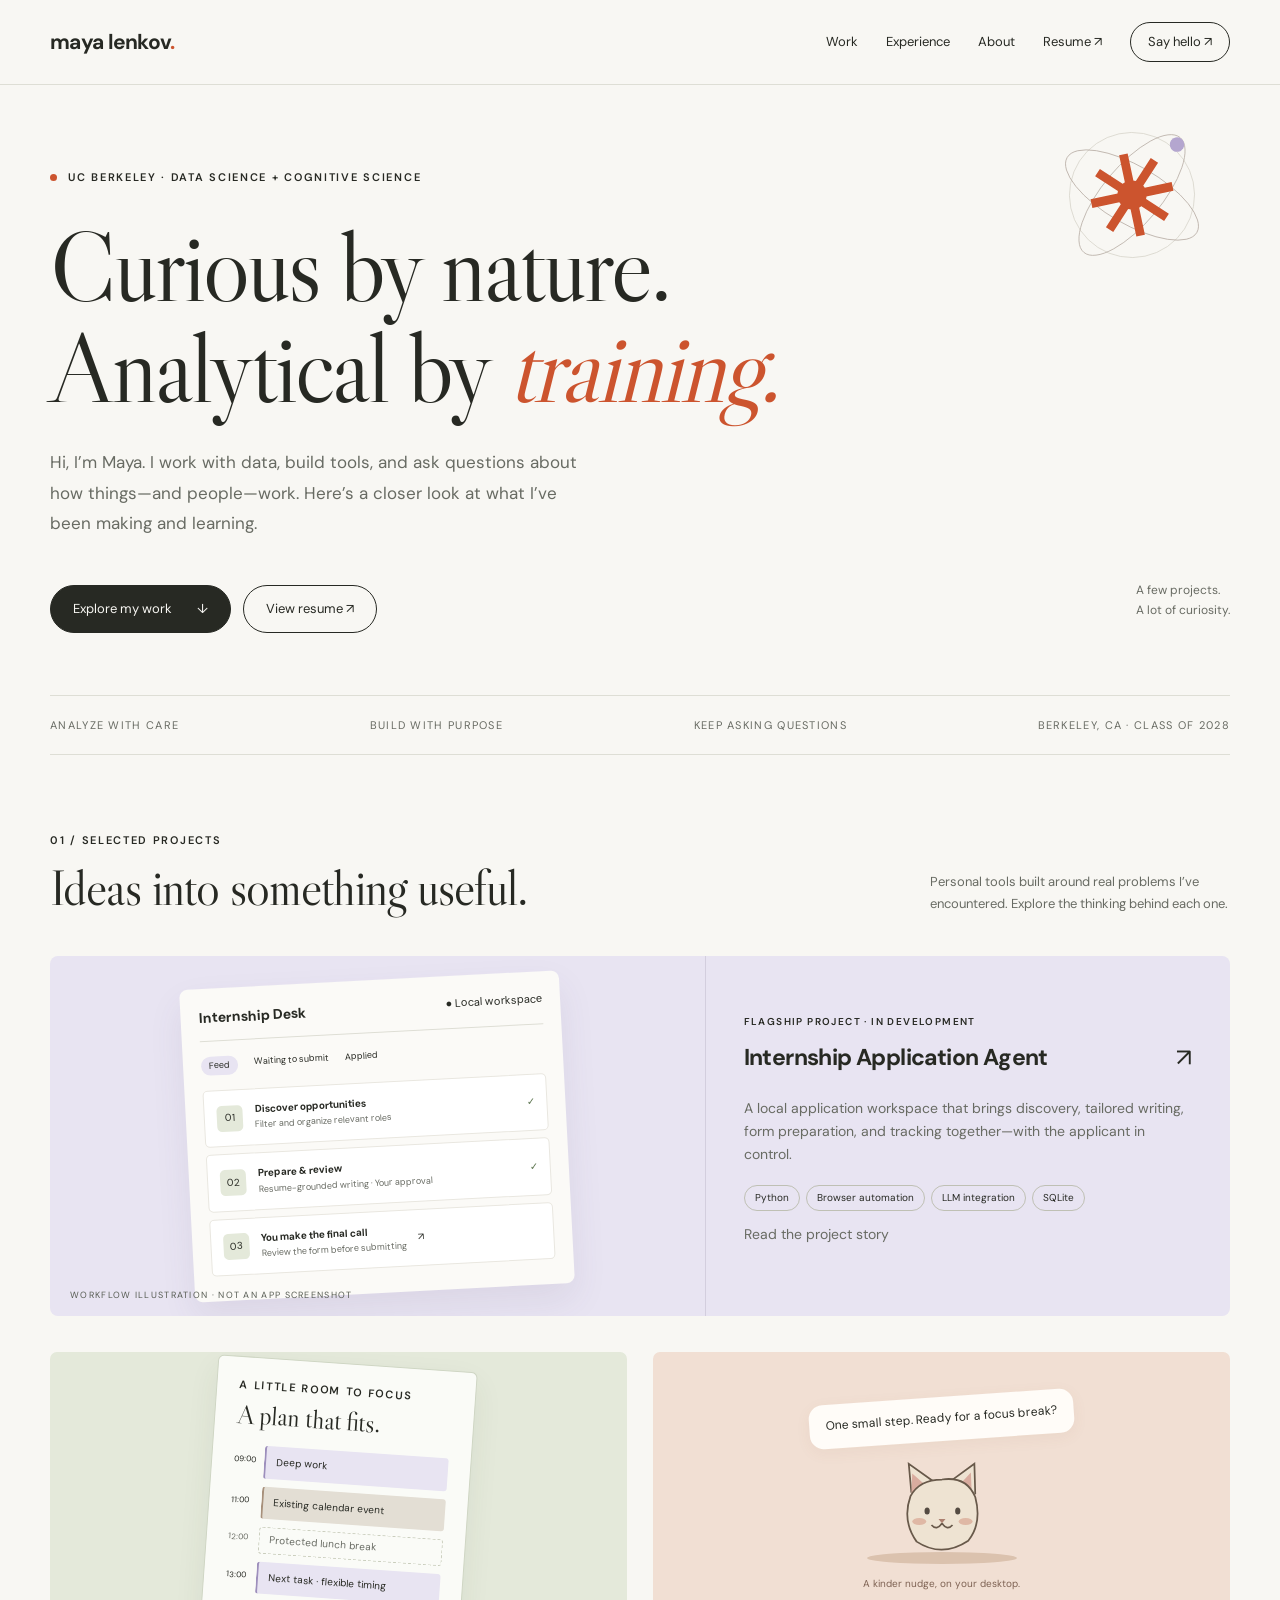
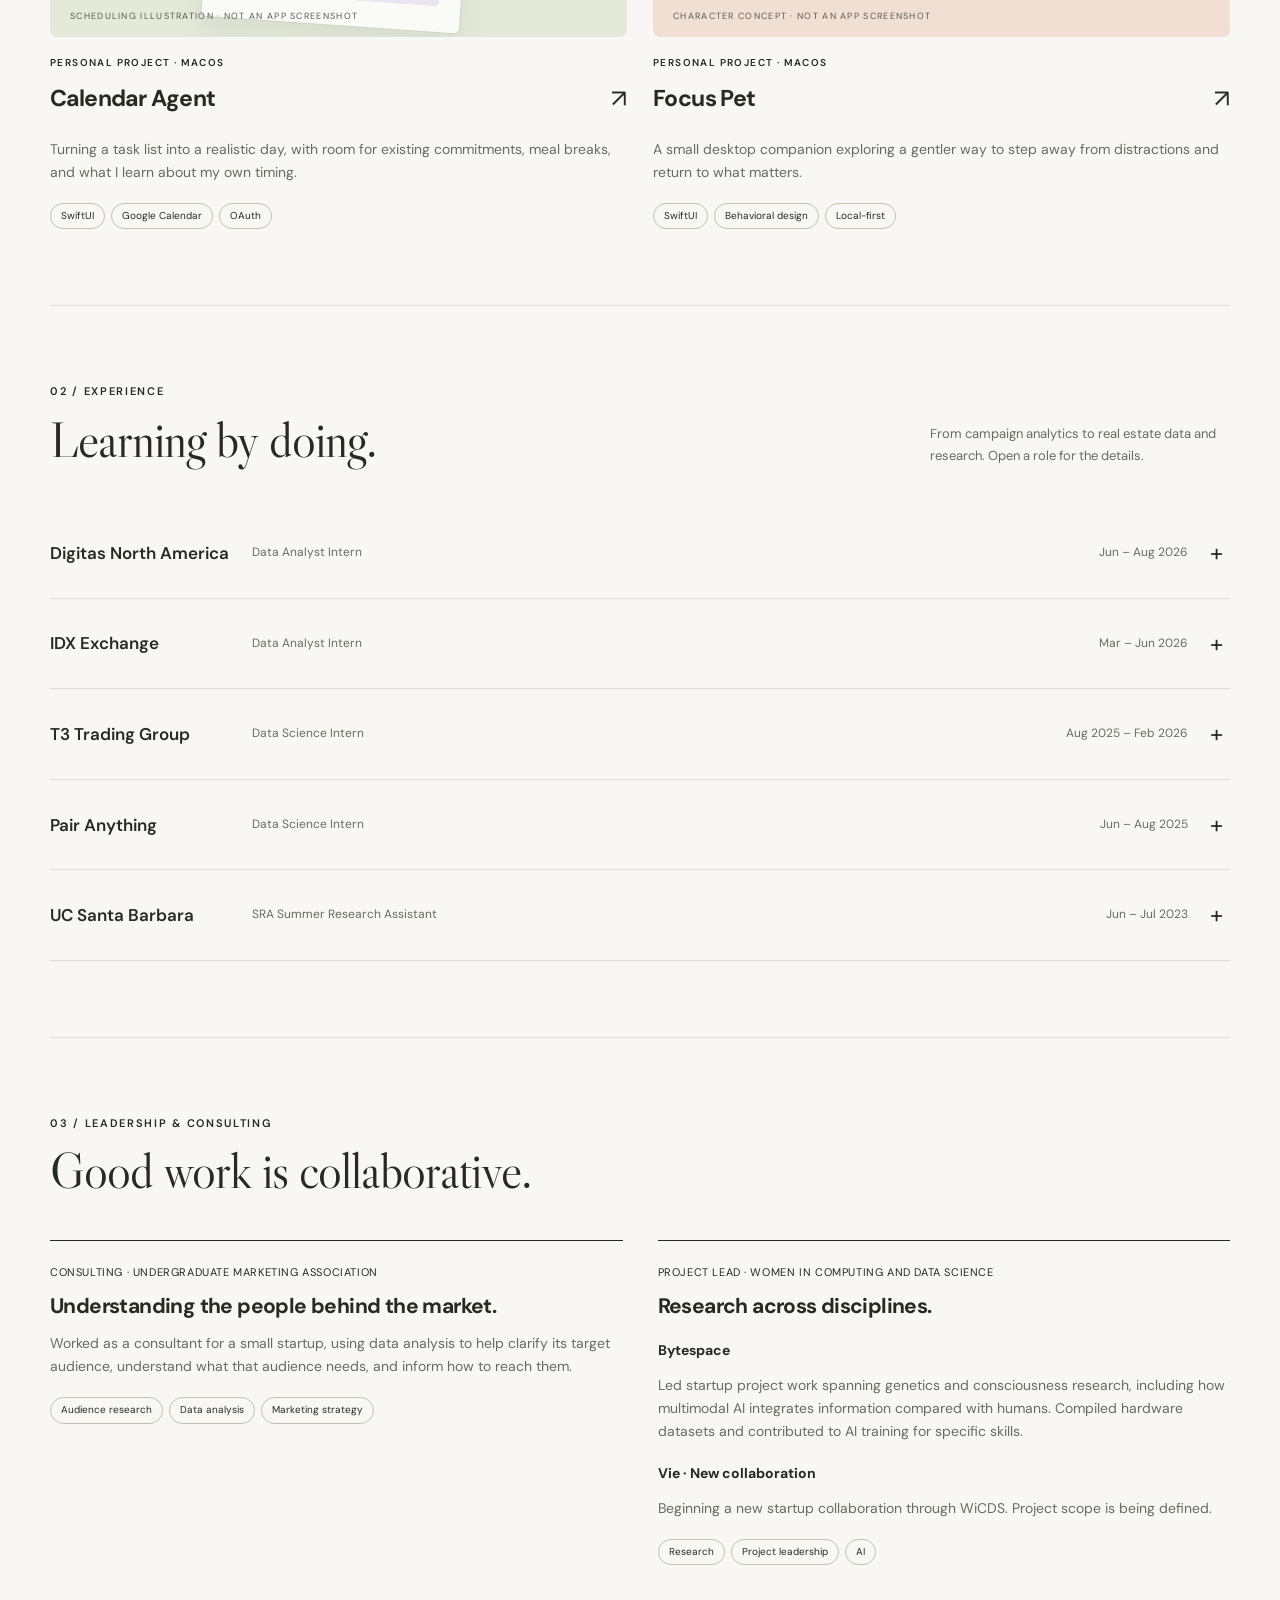
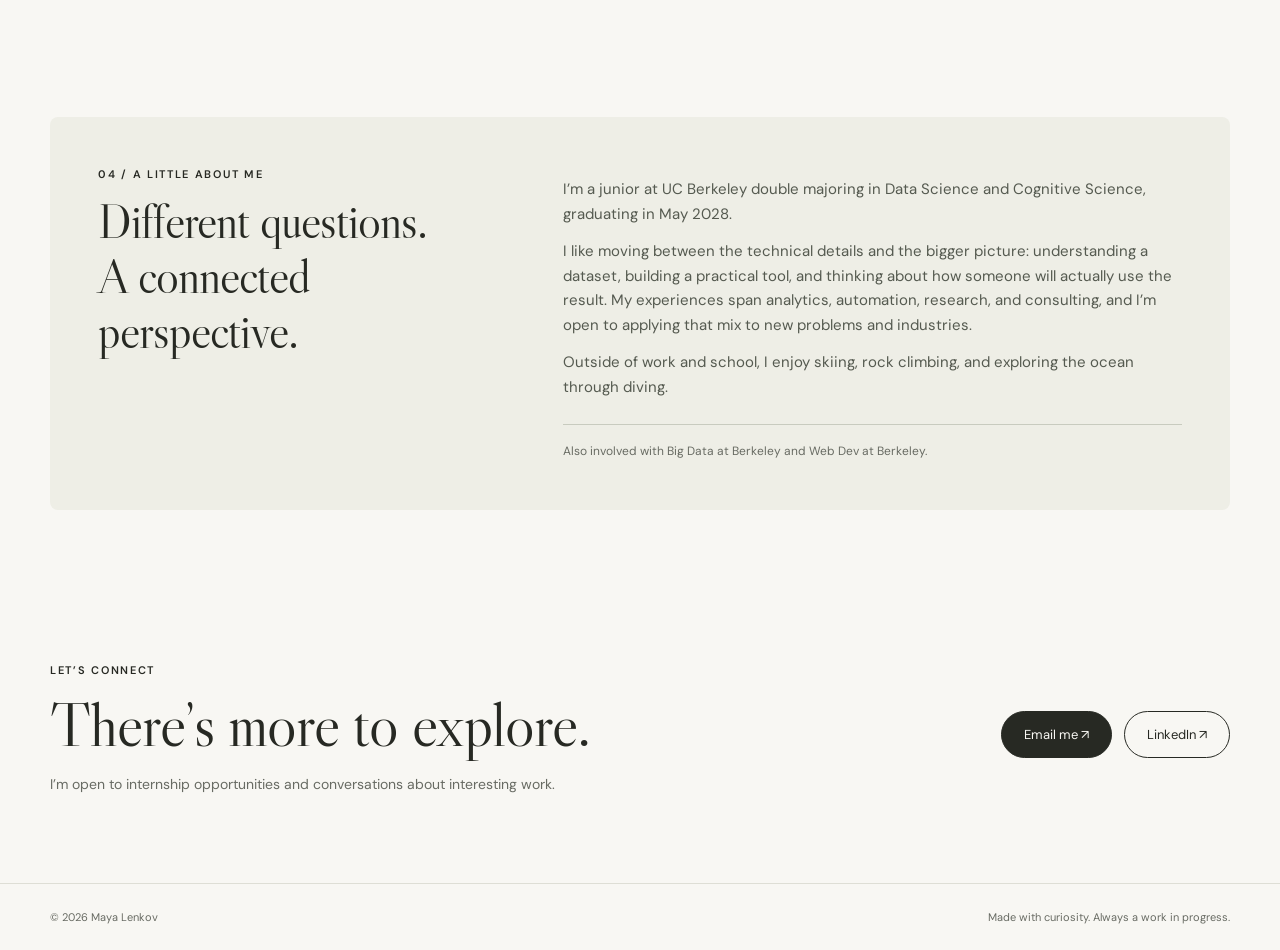
==== index.html @ a000c709 "Publish portfolio with projects, experience, leadership, and resume" ====
<!doctype html><html lang="en"><head><meta charset="UTF-8"><meta name="viewport" content="width=device-width,initial-scale=1"><meta name="description" content="Maya Lenkov is a UC Berkeley Data Science and Cognitive Science student. Explore her projects, analytics experience, research, and thoughtful tools."><meta name="theme-color" content="#f8f7f3"><meta property="og:title" content="Maya Lenkov — Projects & Experience"><meta property="og:description" content="Data, thoughtful tools, and a curiosity about people. Selected work from a Berkeley Data Science and Cognitive Science student."><title>Maya Lenkov — Projects & Experience</title><link rel="icon" href="assets/favicon.svg" type="image/svg+xml"><link rel="stylesheet" href="assets/style.css"></head><body>
<a class="skip" href="#main">Skip to content</a><header><nav class="wrap" aria-label="Main navigation"><a class="logo" href="./">maya lenkov<b>.</b></a><div class="navlinks"><a href="#work">Work</a><a href="#experience">Experience</a><a href="#about">About</a><a href="resume.html">Resume ↗</a><a class="navcontact" href="#contact">Say hello ↗</a></div></nav></header>
<main id="main"><div class="wrap"><section class="hero" aria-labelledby="intro"><div class="eyebrow"><span class="dot"></span> UC Berkeley · Data Science + Cognitive Science</div><h1 id="intro">Curious by nature.<br>Analytical by <em>training.</em></h1><p class="hero-description">Hi, I’m Maya. I work with data, build tools, and ask questions about how things—and people—work. Here’s a closer look at what I’ve been making and learning.</p><div class="hero-bottom"><div class="actions"><a class="button" href="#work">Explore my work <span>↓</span></a><a class="button light" href="resume.html">View resume ↗</a></div><p class="hero-note">A few projects.<br>A lot of curiosity.</p></div><div class="orbit" aria-hidden="true"><svg viewBox="0 0 220 220"><circle cx="110" cy="110" r="86" fill="none" stroke="#d7d4ca"/><ellipse cx="110" cy="110" rx="103" ry="40" fill="none" stroke="#b5aaa2" transform="rotate(-38 110 110)"/><ellipse cx="110" cy="110" rx="103" ry="40" fill="none" stroke="#b5aaa2" transform="rotate(42 110 110)"/><path d="M110 53v114M53 110h114M70 70l80 80M70 150l80-80" stroke="#cc542e" stroke-width="12"/><circle cx="110" cy="110" r="20" fill="#cc542e"/><circle cx="185" cy="55" r="10" fill="#b4a6cf"/></svg></div></section><div class="strip"><span>Analyze with care</span><span>Build with purpose</span><span>Keep asking questions</span><span>Berkeley, CA · Class of 2028</span></div>
<section id="work" class="section"><div class="section-heading"><div><div class="eyebrow">01 / Selected projects</div><h2>Ideas into something useful.</h2></div><p>Personal tools built around real problems I’ve encountered. Explore the thinking behind each one.</p></div><div class="project-grid">
<a class="project-card featured" href="internship-agent.html"><div class="visual"><div class="desk" aria-hidden="true"><div class="desk-head"><b>Internship Desk</b><span>● Local workspace</span></div><div class="desk-tabs"><span>Feed</span><span>Waiting to submit</span><span>Applied</span></div><div class="desk-row"><i>01</i><div><b>Discover opportunities</b><small>Filter and organize relevant roles</small></div><span class="check">✓</span></div><div class="desk-row"><i>02</i><div><b>Prepare & review</b><small>Resume-grounded writing · Your approval</small></div><span class="check">✓</span></div><div class="desk-row"><i>03</i><div><b>You make the final call</b><small>Review the form before submitting</small></div><span>↗</span></div></div><span class="visual-label">Workflow illustration · not an app screenshot</span></div><div class="project-copy"><div class="status">Flagship project · In development</div><div class="project-title"><h3>Internship Application Agent</h3><span class="arrow" aria-hidden="true">↗</span></div><p>A local application workspace that brings discovery, tailored writing, form preparation, and tracking together—with the applicant in control.</p><div class="tags"><span>Python</span><span>Browser automation</span><span>LLM integration</span><span>SQLite</span></div><p class="textlink">Read the project story</p></div></a>
<a class="project-card" href="calendar-agent.html"><div class="visual calvisual"><div class="calendar" aria-hidden="true"><div class="eyebrow">A little room to focus</div><strong>A plan that fits.</strong><div class="cal-event lilac" data-time="09:00">Deep work</div><div class="cal-event" data-time="11:00">Existing calendar event</div><div class="cal-event meal" data-time="12:00">Protected lunch break</div><div class="cal-event lilac" data-time="13:00">Next task · flexible timing</div></div><span class="visual-label">Scheduling illustration · not an app screenshot</span></div><div class="project-copy"><div class="status">Personal project · macOS</div><div class="project-title"><h3>Calendar Agent</h3><span class="arrow" aria-hidden="true">↗</span></div><p>Turning a task list into a realistic day, with room for existing commitments, meal breaks, and what I learn about my own timing.</p><div class="tags"><span>SwiftUI</span><span>Google Calendar</span><span>OAuth</span></div></div></a>
<a class="project-card" href="focus-pet.html"><div class="visual petvisual"><div class="pet-scene" aria-hidden="true"><div class="bubble">One small step. Ready for a focus break?</div><svg class="pet" viewBox="0 0 120 120"><path d="M25 43L22 10l28 20M71 29l26-19 1 35" fill="#eee3d2" stroke="#68594a" stroke-width="2"/><path d="M25 43L26 21l16 14M79 35l14-15 1 24" fill="#d9ac9f"/><path d="M24 47Q14 75 31 99Q60 118 90 98Q106 78 98 48Q88 24 60 28Q34 28 24 47" fill="#eee3d2" stroke="#68594a" stroke-width="2"/><ellipse cx="43" cy="64" rx="3" ry="4" fill="#544b42"/><ellipse cx="78" cy="64" rx="3" ry="4" fill="#544b42"/><path d="M56 73h8l-4 5z" fill="#ac8070"/><path d="M60 78q-6 9-12 2m12-2q6 9 12 2" fill="none" stroke="#68594a" stroke-width="2"/><ellipse cx="34" cy="76" rx="8" ry="4" fill="#dfb8a5"/><ellipse cx="87" cy="76" rx="8" ry="4" fill="#dfb8a5"/></svg><div class="pet-ground"></div><div class="mini-label">A kinder nudge, on your desktop.</div></div><span class="visual-label">Character concept · not an app screenshot</span></div><div class="project-copy"><div class="status">Personal project · macOS</div><div class="project-title"><h3>Focus Pet</h3><span class="arrow" aria-hidden="true">↗</span></div><p>A small desktop companion exploring a gentler way to step away from distractions and return to what matters.</p><div class="tags"><span>SwiftUI</span><span>Behavioral design</span><span>Local-first</span></div></div></a></div></section>
<section id="experience" class="section lined"><div class="section-heading"><div><div class="eyebrow">02 / Experience</div><h2>Learning by doing.</h2></div><p>From campaign analytics to real estate data and research. Open a role for the details.</p></div><div id="experience-list"></div></section>
<section class="section lined" id="leadership"><div class="section-heading"><div><div class="eyebrow">03 / Leadership & consulting</div><h2>Good work is collaborative.</h2></div></div><div class="club-grid"><article class="club"><div class="role">CONSULTING · UNDERGRADUATE MARKETING ASSOCIATION</div><h3>Understanding the people behind the market.</h3><p>Worked as a consultant for a small startup, using data analysis to help clarify its target audience, understand what that audience needs, and inform how to reach them.</p><div class="tags"><span>Audience research</span><span>Data analysis</span><span>Marketing strategy</span></div></article><article class="club"><div class="role">PROJECT LEAD · WOMEN IN COMPUTING AND DATA SCIENCE</div><h3>Research across disciplines.</h3><h4>Bytespace</h4><p>Led startup project work spanning genetics and consciousness research, including how multimodal AI integrates information compared with humans. Compiled hardware datasets and contributed to AI training for specific skills.</p><h4>Vie · New collaboration</h4><p>Beginning a new startup collaboration through WiCDS. Project scope is being defined.</p><div class="tags"><span>Research</span><span>Project leadership</span><span>AI</span></div></article></div></section>
<section id="about" class="section"><div class="about-section"><div><div class="eyebrow">04 / A little about me</div><h2>Different questions.<br>A connected perspective.</h2></div><div><p>I’m a junior at UC Berkeley double majoring in Data Science and Cognitive Science, graduating in May 2028.</p><p>I like moving between the technical details and the bigger picture: understanding a dataset, building a practical tool, and thinking about how someone will actually use the result. My experiences span analytics, automation, research, and consulting, and I’m open to applying that mix to new problems and industries.</p><p>Outside of work and school, I enjoy skiing, rock climbing, and exploring the ocean through diving.</p><div class="about-aside">Also involved with Big Data at Berkeley and Web Dev at Berkeley.</div></div></div></section>
<section id="contact" class="contact"><div><div class="eyebrow">Let’s connect</div><h2>There’s more to explore.</h2><p>I’m open to internship opportunities and conversations about interesting work.</p></div><div class="actions"><a class="button" href="mailto:maya_lenkov@berkeley.edu">Email me ↗</a><a class="button light" href="https://www.linkedin.com/in/maya-lenkov/" target="_blank" rel="noopener noreferrer">LinkedIn ↗</a></div></section></div></main><footer><div class="wrap footer-inner"><span>© <span id="year">2026</span> Maya Lenkov</span><span>Made with curiosity. Always a work in progress.</span></div></footer><script src="assets/experience.js"></script></body></html>
---- assets/style.css ----
@import url('https://fonts.googleapis.com/css2?family=DM+Sans:wght@400;500;600;700&family=Libre+Caslon+Display&display=swap');
:root{--paper:#f8f7f3;--ink:#272923;--muted:#686b63;--line:#deded5;--purple:#e8e4f2;--orange:#cc542e;--green:#e4e9da;--serif:'Libre Caslon Display',Georgia,serif;--sans:'DM Sans',Arial,sans-serif}*{box-sizing:border-box}html{scroll-behavior:smooth;scroll-padding-top:90px}body{margin:0;background:var(--paper);color:var(--ink);font-family:var(--sans);font-size:16px;line-height:1.65}a{color:inherit}button{font:inherit;color:inherit}a,button{-webkit-tap-highlight-color:transparent}a:focus-visible,button:focus-visible,summary:focus-visible{outline:3px solid var(--orange);outline-offset:5px}.wrap{width:min(1180px,calc(100% - 80px));margin:auto}.skip{position:fixed;top:-80px;left:10px;background:white;padding:10px;z-index:100}.skip:focus{top:10px}header{border-bottom:1px solid var(--line);position:sticky;top:0;z-index:20;background:rgba(248,247,243,.97)}nav{height:84px;display:flex;align-items:center;justify-content:space-between;gap:25px}.logo{font-weight:700;text-decoration:none;letter-spacing:-.7px;font-size:21px}.logo b{color:var(--orange)}.navlinks{display:flex;gap:28px;align-items:center}.navlinks a{font-size:13px;text-decoration:none}.navlinks a:hover,.textlink:hover{color:var(--orange)}.navlinks .navcontact{border:1px solid var(--ink);padding:8px 17px;border-radius:30px}.eyebrow{font-size:11px;letter-spacing:1.7px;text-transform:uppercase;font-weight:600;display:flex;gap:11px;align-items:center}.dot{width:7px;height:7px;background:var(--orange);border-radius:50%;display:inline-block}.hero{padding:83px 0 62px;position:relative}.hero h1{font-family:var(--serif);font-weight:400;font-size:clamp(60px,7.7vw,108px);line-height:1.02;letter-spacing:-3px;margin:30px 0}.hero h1 em{font-weight:400;color:var(--orange)}.hero-description{max-width:550px;color:var(--muted);font-size:17px;line-height:1.8}.hero-bottom{display:flex;justify-content:space-between;align-items:end;gap:30px;margin-top:30px}.hero-note{font-size:12px;color:var(--muted);max-width:200px}.button{display:inline-flex;gap:25px;align-items:center;background:var(--ink);color:var(--paper);padding:12px 22px;border-radius:30px;text-decoration:none;font-size:13px;cursor:pointer;border:1px solid var(--ink)}.button:hover{background:var(--orange);border-color:var(--orange)}.button.light{background:transparent;color:var(--ink)}.button.light:hover{background:var(--purple);border-color:var(--ink)}.actions{display:flex;gap:12px;align-items:center;flex-wrap:wrap}.orbit{position:absolute;right:18px;top:30px;width:160px;height:160px;transform:rotate(-12deg)}.orbit svg{width:100%;height:100%;overflow:visible}.strip{border-top:1px solid var(--line);border-bottom:1px solid var(--line);display:flex;justify-content:space-between;padding:20px 0;font-size:11px;text-transform:uppercase;letter-spacing:1.3px;gap:15px;color:var(--muted)}.section{padding:76px 0}.section-heading{display:flex;justify-content:space-between;align-items:end;margin-bottom:30px;gap:20px}h2{font-family:var(--serif);font-size:50px;line-height:1.15;font-weight:400;letter-spacing:-1px;margin:10px 0}h3{font-size:23px;line-height:1.3;letter-spacing:-.6px;margin:12px 0}p{margin:12px 0}.section-heading>p{font-size:13px;color:var(--muted);max-width:300px}.project-grid{display:grid;grid-template-columns:1fr 1fr;gap:36px 26px}.project-card{display:block;text-decoration:none}.project-card.featured{grid-column:1/-1;display:grid;grid-template-columns:1.25fr 1fr;background:var(--purple);border-radius:8px;overflow:hidden}.project-card .visual{height:285px;overflow:hidden;border-radius:7px;position:relative;display:flex;align-items:center;justify-content:center;transition:transform .25s}.project-card:hover .visual{transform:translateY(-4px)}.featured .visual{height:360px;border-radius:0;border-right:1px solid #d3cede}.project-copy{padding:18px 0 0}.featured .project-copy{padding:48px 38px;align-self:center}.project-copy p{font-size:14px;color:var(--muted)}.tags{display:flex;gap:6px;flex-wrap:wrap;margin-top:19px}.tags span{font-size:10px;padding:4px 10px;border:1px solid #bfc0b4;border-radius:30px}.project-title{display:flex;justify-content:space-between;align-items:center;gap:20px}.arrow{font-size:25px;font-weight:400;transition:transform .2s}.project-card:hover .arrow{transform:translate(3px,-3px)}.status{font-size:10px;font-weight:600;letter-spacing:1.4px;text-transform:uppercase}.visual-label{position:absolute;bottom:14px;left:20px;font-size:9px;letter-spacing:1.3px;text-transform:uppercase;color:#575c53}.desk{width:78%;background:#fbfaf7;box-shadow:0 16px 35px #50476616;border-radius:8px;transform:rotate(-3deg);padding:18px;max-width:380px}.desk-head{display:flex;justify-content:space-between;border-bottom:1px solid var(--line);padding-bottom:11px;font-size:11px}.desk-head b{font-size:14px}.desk-tabs{display:flex;gap:16px;font-size:9px;margin:15px 0}.desk-tabs span:first-child{background:var(--purple);padding:2px 8px;border-radius:10px}.desk-row{display:flex;gap:12px;align-items:center;background:white;border:1px solid #e9e7e0;padding:12px;margin:7px 0;border-radius:5px;font-size:10px}.desk-row i{width:26px;height:26px;background:var(--green);display:grid;place-items:center;font-style:normal;border-radius:5px}.desk-row small{display:block;color:var(--muted);font-size:9px}.desk-row .check{margin-left:auto;color:#577049}.calvisual{background:var(--green)}.calendar{background:#fafbf7;border:1px solid #cfd6c4;width:260px;padding:18px 22px;transform:rotate(4deg);border-radius:6px;box-shadow:0 12px 30px #35412e12}.calendar strong{font-family:var(--serif);font-size:26px;font-weight:400}.cal-event{font-size:10px;margin:8px 0 8px 30px;padding:8px 10px;background:#e3ded4;border-left:2px solid #a7907b;border-radius:3px;position:relative}.cal-event:before{content:attr(data-time);position:absolute;left:-32px;font-size:8px}.cal-event.lilac{background:var(--purple);border-color:#9d8fbc}.cal-event.meal{background:transparent;border:1px dashed #c9cdbc;color:var(--muted);padding:4px 10px}.petvisual{background:#f1dfd3}.pet-scene{position:relative;text-align:center;width:100%}.bubble{background:#fffcf8;border-radius:14px;padding:12px 17px;display:inline-block;font-size:12px;box-shadow:0 4px 15px #8e5b3910;transform:rotate(-4deg);margin-bottom:14px}.pet{display:block;width:106px;height:105px;margin:auto}.pet-ground{width:150px;height:12px;border-radius:50%;background:#dbc2ae;margin:-8px auto 0}.mini-label{margin-top:12px;font-size:10px;color:#7e6253}.lined{border-top:1px solid var(--line)}.exp-row{border-bottom:1px solid var(--line)}summary{cursor:pointer;list-style:none;display:grid;grid-template-columns:180px 1fr 170px 20px;gap:22px;align-items:center;padding:25px 0}summary::-webkit-details-marker{display:none}.exp-company{font-weight:600;font-size:17px}.exp-role,.exp-date{font-size:12px;color:var(--muted)}.exp-date{text-align:right}.plus{font-size:24px;font-weight:400}details[open] .plus{transform:rotate(45deg)}.exp-body{padding:0 45px 28px 202px;max-width:1050px;font-size:14px;color:var(--muted)}.exp-body ul{padding-left:18px}.exp-body li{margin:9px 0}.textlink{font-size:12px;text-underline-offset:5px}.notice{background:#ecebe5;border-radius:5px;padding:15px 18px;font-size:12px;margin-top:18px;color:#5b5e55}.club-grid{display:grid;grid-template-columns:1fr 1fr;gap:35px}.club{border-top:1px solid var(--ink);padding-top:22px}.club p{font-size:14px;color:var(--muted)}.club h3{font-size:21px}.club .role{font-size:11px;letter-spacing:.6px}.club h4{font-size:14px;margin-bottom:5px}.about-section{background:#eeeee6;border-radius:8px;padding:48px;display:grid;grid-template-columns:.85fr 1.3fr;gap:60px}.about-section h2{font-size:48px}.about-section p{font-size:15px;color:#555a50}.about-aside{border-top:1px solid #c8cbbf;padding-top:17px;margin-top:25px;font-size:12px;color:var(--muted)}.contact{padding:75px 0;display:flex;justify-content:space-between;gap:30px;align-items:center}.contact h2{font-size:62px}.contact p{color:var(--muted);font-size:14px}footer{border-top:1px solid var(--line);padding:24px 0;font-size:11px;color:var(--muted)}.footer-inner{display:flex;justify-content:space-between;gap:20px}.case-hero{padding:60px 0 45px;max-width:900px}.back{font-size:12px;color:var(--muted);text-decoration:none}.case-hero h1{font-family:var(--serif);font-size:clamp(48px,6vw,82px);line-height:1.05;font-weight:400;letter-spacing:-1.5px;margin:28px 0}.case-hero .lead{font-size:19px;max-width:730px;color:var(--muted)}.case-meta{display:grid;grid-template-columns:repeat(3,1fr);padding:24px 0;border-block:1px solid var(--line);gap:20px;margin-bottom:45px}.case-meta small{display:block;font-size:10px;text-transform:uppercase;letter-spacing:1.3px;color:var(--muted);margin-bottom:5px}.case-meta span{font-size:13px}.case-layout{display:grid;grid-template-columns:210px 1fr;gap:60px;padding-bottom:70px}.case-aside{font-size:12px;color:var(--muted)}.case-aside a{display:block;margin:15px 0;text-decoration:none}.case-content{max-width:760px}.case-content section{margin-bottom:45px;scroll-margin-top:110px}.case-content h2{font-size:34px}.case-content p,.case-content li{font-size:15px;color:#5c6057}.case-content li{margin:10px 0}.workflow{display:grid;grid-template-columns:repeat(3,1fr);gap:12px;margin-top:25px}.workflow>div{background:var(--purple);border-radius:5px;padding:20px 16px}.workflow b{font-size:11px;display:block;margin-bottom:12px;color:#7c6a91}.workflow strong{font-size:15px;display:block}.workflow p{font-size:12px;margin-bottom:0}.evidence{border:1px solid var(--line);padding:22px;border-radius:6px}.evidence .eyebrow{margin-bottom:10px}.evidence p{font-size:13px}.resume-sheet{max-width:880px;margin:45px auto;background:white;padding:60px;border:1px solid var(--line)}.resume-sheet h1{font-size:34px;margin:0}.resume-sheet h2{font:600 13px var(--sans);letter-spacing:1px;border-bottom:1px solid var(--line);padding:20px 0 8px;margin-top:18px;text-transform:uppercase}.resume-sheet h3{font-size:15px;margin-bottom:5px}.resume-sheet p,.resume-sheet li{font-size:12px}.resume-sheet ul{padding-left:18px}.resume-toolbar{display:flex;justify-content:space-between;align-items:center;padding-top:30px}.hidden{display:none}@media(min-width:1500px){.hero{padding-top:100px;padding-bottom:80px}}@media(max-width:900px){.wrap{width:calc(100% - 44px)}.orbit{width:120px;height:120px;right:0;top:25px}.hero h1{max-width:600px;font-size:75px}.hero-description{max-width:460px}.featured .project-copy{padding:30px 25px}.featured .visual{height:340px}.project-card.featured{grid-template-columns:1fr 1fr}summary{grid-template-columns:150px 1fr 125px 18px;gap:15px}.exp-body{padding-left:165px}.case-layout{grid-template-columns:150px 1fr;gap:25px}.workflow{grid-template-columns:1fr}.about-section{padding:35px;gap:30px}}@media(max-width:650px){.wrap{width:calc(100% - 36px)}nav{height:70px}.logo{font-size:18px}.navlinks{gap:15px}.navlinks a{font-size:11px}.navlinks .navcontact{display:none}.hero{padding:46px 0}.hero h1{font-size:58px;letter-spacing:-1.8px;margin-top:25px}.orbit{display:none}.eyebrow{font-size:9px;letter-spacing:1.1px}.hero-description{font-size:15px}.hero-note{display:none}.strip{font-size:9px;letter-spacing:.3px;flex-wrap:wrap;justify-content:start;gap:10px 22px}.section{padding:50px 0}.section-heading{display:block;margin-bottom:22px}h2{font-size:42px}.section-heading>p{max-width:none}.project-grid{grid-template-columns:1fr;gap:28px}.project-card.featured{display:block}.featured .visual{height:275px;border-right:0;border-bottom:1px solid #d3cede}.featured .project-copy{padding:26px}.project-card .visual{height:260px}.project-copy{padding-top:14px}.project-copy h3{font-size:22px}summary{grid-template-columns:1fr 20px;gap:3px;padding:22px 0}.exp-company{grid-column:1}.exp-role{grid-column:1}.exp-date{grid-column:1;text-align:left;font-size:10px}.plus{grid-column:2;grid-row:1/4}.exp-body{padding:0 0 22px}.club-grid{grid-template-columns:1fr;gap:28px}.about-section{grid-template-columns:1fr;padding:26px;gap:5px}.about-section h2{font-size:40px}.contact{padding:55px 0;display:block}.contact h2{font-size:49px}.contact .actions{margin-top:25px}.footer-inner{font-size:10px}.case-hero{padding-top:35px}.case-hero h1{font-size:54px}.case-hero .lead{font-size:17px}.case-meta{grid-template-columns:1fr;gap:14px}.case-meta small{margin-bottom:1px}.case-layout{display:block}.case-aside{display:none}.case-content h2{font-size:33px}.resume-sheet{padding:25px;margin:25px 0}.resume-toolbar .button{padding:9px 12px;font-size:11px}}@media(prefers-reduced-motion:reduce){html{scroll-behavior:auto}*{transition:none!important}}@media print{header,footer,.resume-toolbar,.skip{display:none}.wrap{width:100%}body{background:white}.resume-sheet{border:0;padding:0;margin:0;max-width:none}.resume-sheet h2{break-after:avoid}.resume-sheet h3{break-after:avoid}a{text-decoration:none}}
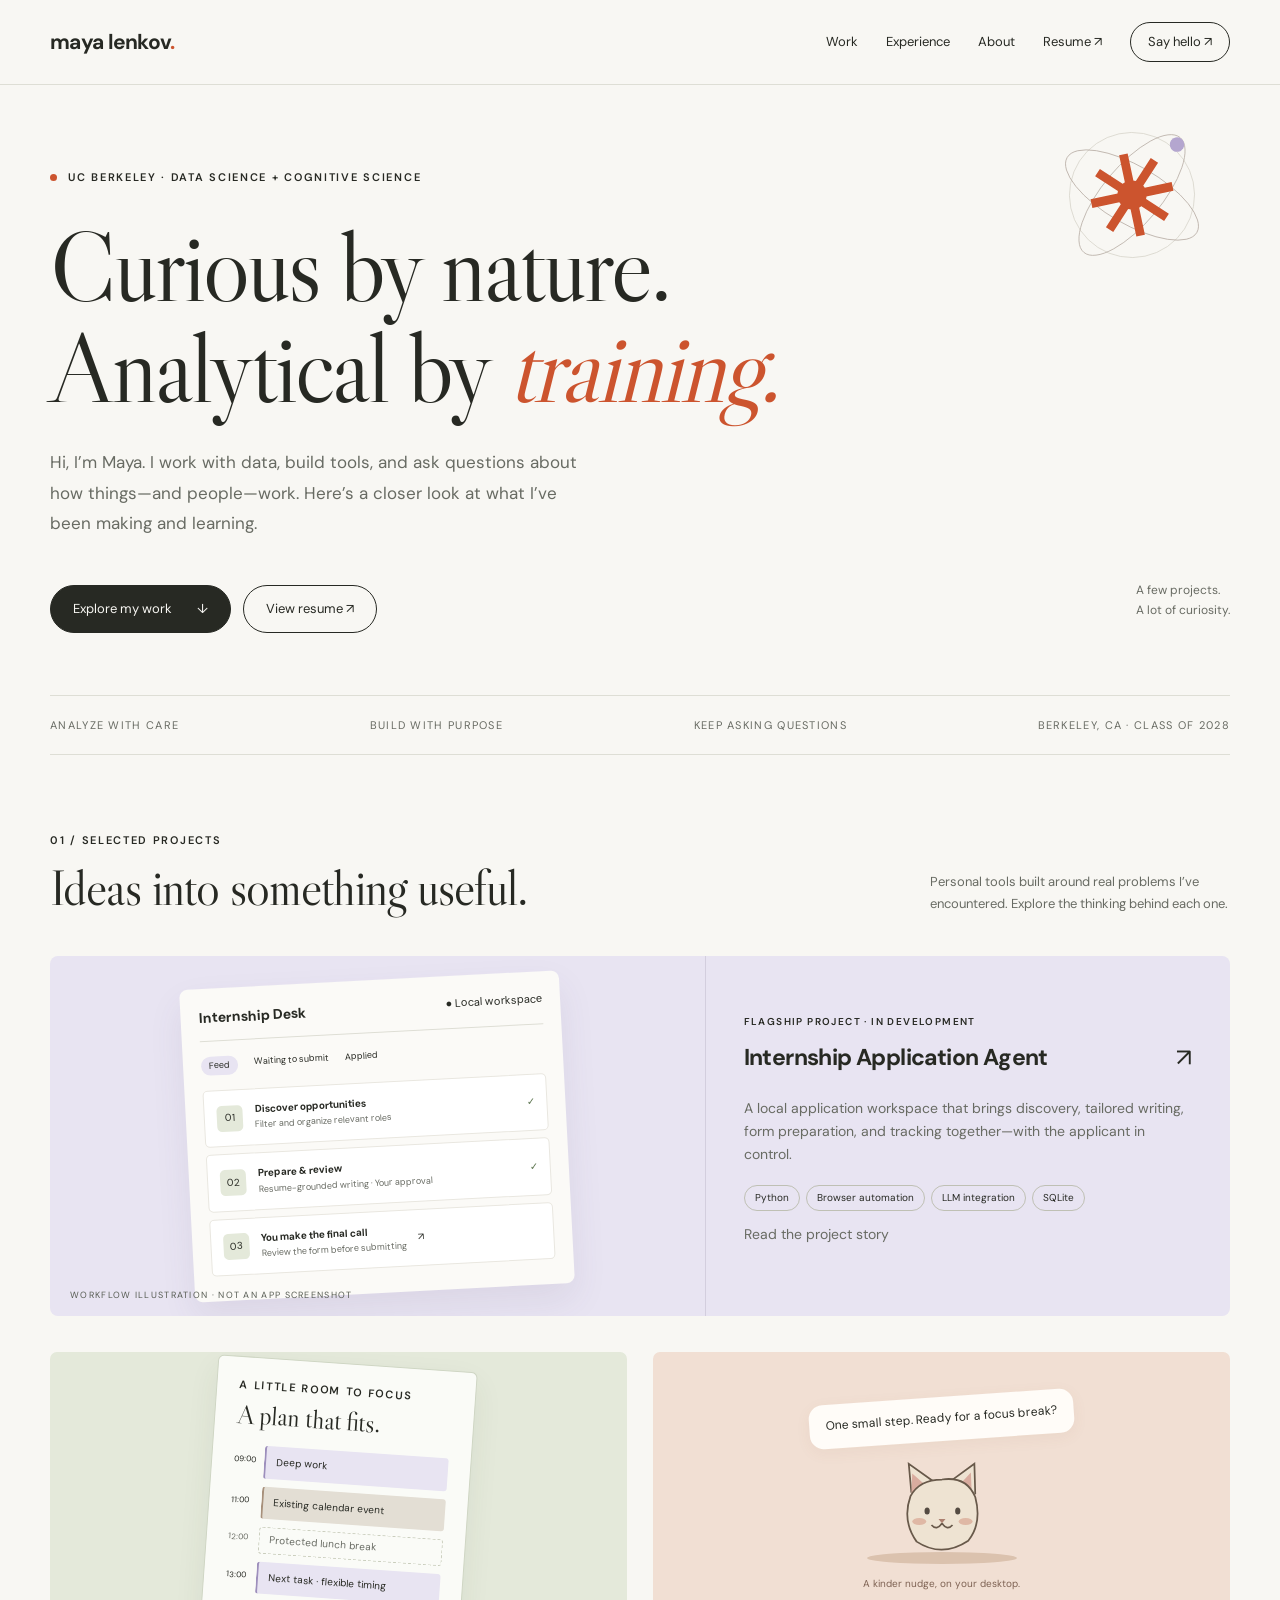
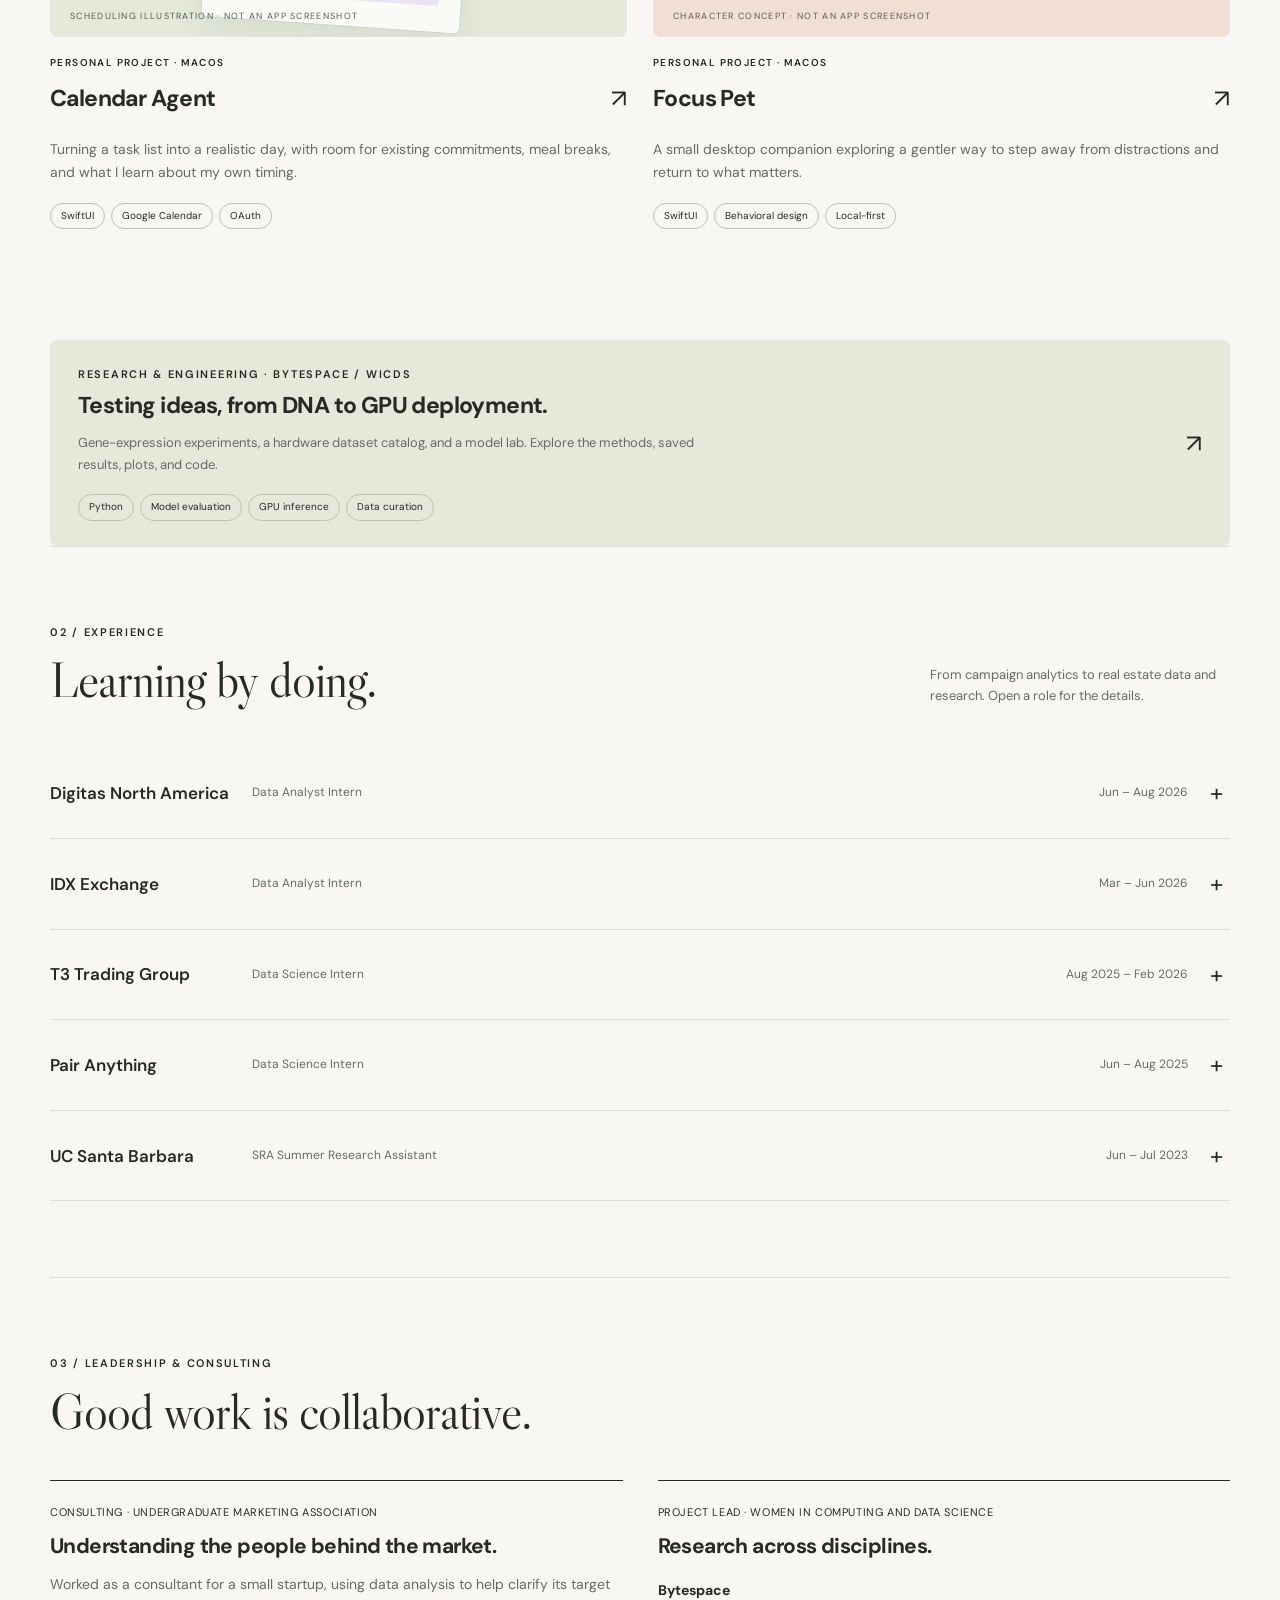
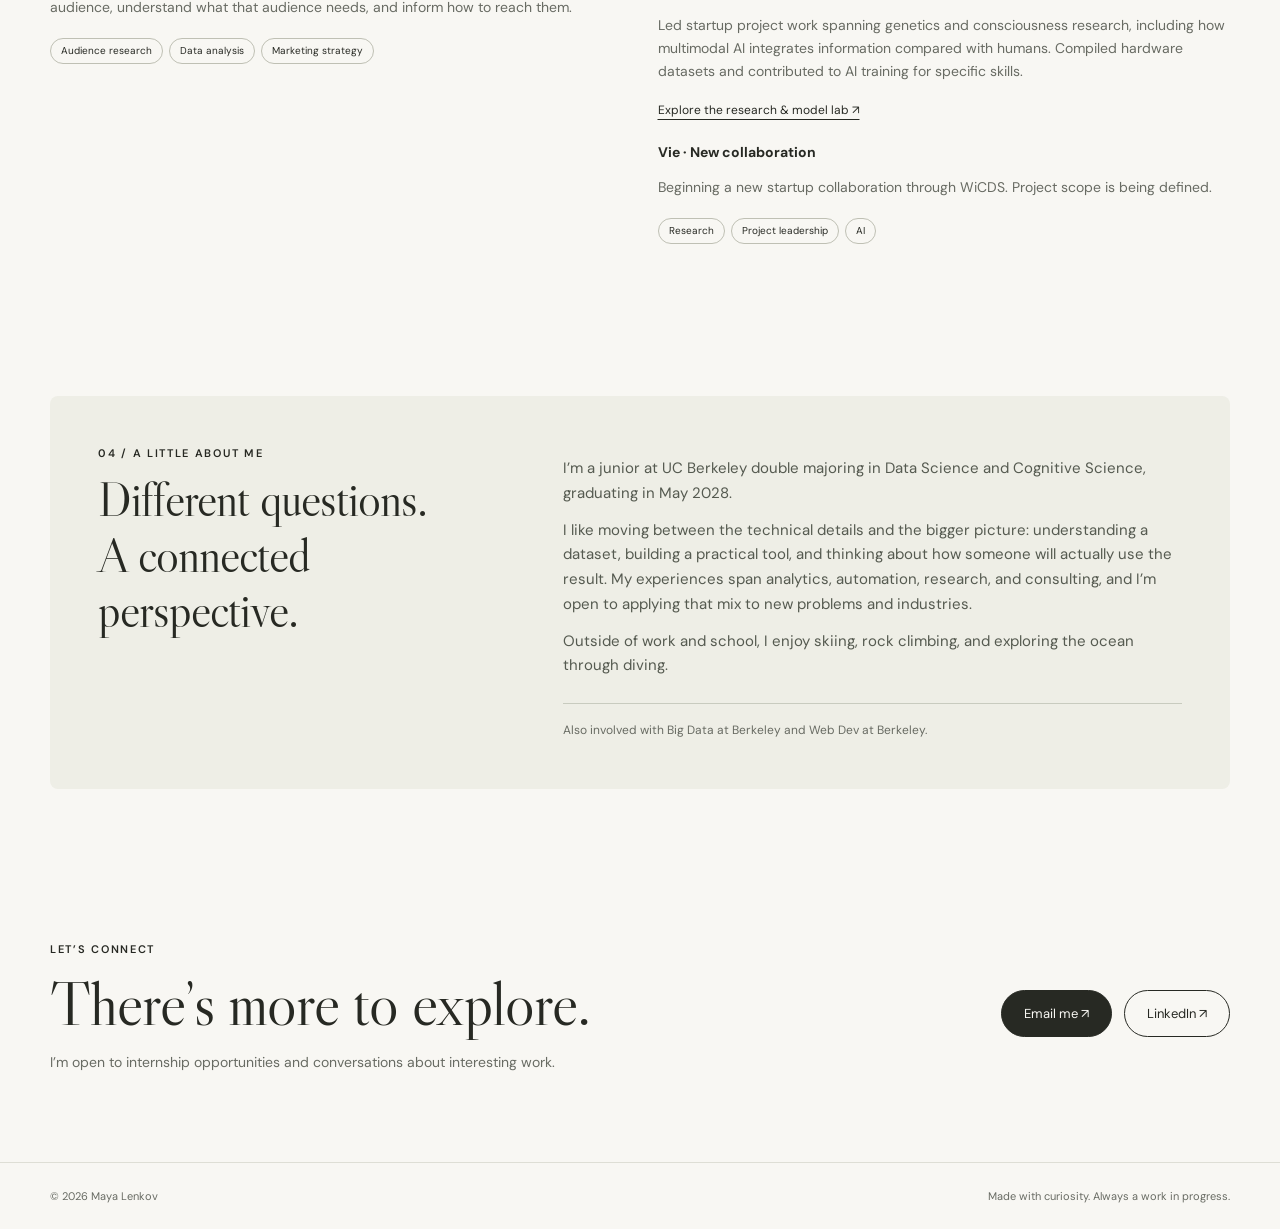
==== commit e7f617af: "Add Bytespace research case study with reviewed plots, code excerpt, model lab, and hardware curatio" ====
--- a/index.html
+++ b/index.html
@@ -5,7 +5,7 @@
 <a class="project-card featured" href="internship-agent.html"><div class="visual"><div class="desk" aria-hidden="true"><div class="desk-head"><b>Internship Desk</b><span>● Local workspace</span></div><div class="desk-tabs"><span>Feed</span><span>Waiting to submit</span><span>Applied</span></div><div class="desk-row"><i>01</i><div><b>Discover opportunities</b><small>Filter and organize relevant roles</small></div><span class="check">✓</span></div><div class="desk-row"><i>02</i><div><b>Prepare & review</b><small>Resume-grounded writing · Your approval</small></div><span class="check">✓</span></div><div class="desk-row"><i>03</i><div><b>You make the final call</b><small>Review the form before submitting</small></div><span>↗</span></div></div><span class="visual-label">Workflow illustration · not an app screenshot</span></div><div class="project-copy"><div class="status">Flagship project · In development</div><div class="project-title"><h3>Internship Application Agent</h3><span class="arrow" aria-hidden="true">↗</span></div><p>A local application workspace that brings discovery, tailored writing, form preparation, and tracking together—with the applicant in control.</p><div class="tags"><span>Python</span><span>Browser automation</span><span>LLM integration</span><span>SQLite</span></div><p class="textlink">Read the project story</p></div></a>
 <a class="project-card" href="calendar-agent.html"><div class="visual calvisual"><div class="calendar" aria-hidden="true"><div class="eyebrow">A little room to focus</div><strong>A plan that fits.</strong><div class="cal-event lilac" data-time="09:00">Deep work</div><div class="cal-event" data-time="11:00">Existing calendar event</div><div class="cal-event meal" data-time="12:00">Protected lunch break</div><div class="cal-event lilac" data-time="13:00">Next task · flexible timing</div></div><span class="visual-label">Scheduling illustration · not an app screenshot</span></div><div class="project-copy"><div class="status">Personal project · macOS</div><div class="project-title"><h3>Calendar Agent</h3><span class="arrow" aria-hidden="true">↗</span></div><p>Turning a task list into a realistic day, with room for existing commitments, meal breaks, and what I learn about my own timing.</p><div class="tags"><span>SwiftUI</span><span>Google Calendar</span><span>OAuth</span></div></div></a>
 <a class="project-card" href="focus-pet.html"><div class="visual petvisual"><div class="pet-scene" aria-hidden="true"><div class="bubble">One small step. Ready for a focus break?</div><svg class="pet" viewBox="0 0 120 120"><path d="M25 43L22 10l28 20M71 29l26-19 1 35" fill="#eee3d2" stroke="#68594a" stroke-width="2"/><path d="M25 43L26 21l16 14M79 35l14-15 1 24" fill="#d9ac9f"/><path d="M24 47Q14 75 31 99Q60 118 90 98Q106 78 98 48Q88 24 60 28Q34 28 24 47" fill="#eee3d2" stroke="#68594a" stroke-width="2"/><ellipse cx="43" cy="64" rx="3" ry="4" fill="#544b42"/><ellipse cx="78" cy="64" rx="3" ry="4" fill="#544b42"/><path d="M56 73h8l-4 5z" fill="#ac8070"/><path d="M60 78q-6 9-12 2m12-2q6 9 12 2" fill="none" stroke="#68594a" stroke-width="2"/><ellipse cx="34" cy="76" rx="8" ry="4" fill="#dfb8a5"/><ellipse cx="87" cy="76" rx="8" ry="4" fill="#dfb8a5"/></svg><div class="pet-ground"></div><div class="mini-label">A kinder nudge, on your desktop.</div></div><span class="visual-label">Character concept · not an app screenshot</span></div><div class="project-copy"><div class="status">Personal project · macOS</div><div class="project-title"><h3>Focus Pet</h3><span class="arrow" aria-hidden="true">↗</span></div><p>A small desktop companion exploring a gentler way to step away from distractions and return to what matters.</p><div class="tags"><span>SwiftUI</span><span>Behavioral design</span><span>Local-first</span></div></div></a></div></section>
-<section id="experience" class="section lined"><div class="section-heading"><div><div class="eyebrow">02 / Experience</div><h2>Learning by doing.</h2></div><p>From campaign analytics to real estate data and research. Open a role for the details.</p></div><div id="experience-list"></div></section>
-<section class="section lined" id="leadership"><div class="section-heading"><div><div class="eyebrow">03 / Leadership & consulting</div><h2>Good work is collaborative.</h2></div></div><div class="club-grid"><article class="club"><div class="role">CONSULTING · UNDERGRADUATE MARKETING ASSOCIATION</div><h3>Understanding the people behind the market.</h3><p>Worked as a consultant for a small startup, using data analysis to help clarify its target audience, understand what that audience needs, and inform how to reach them.</p><div class="tags"><span>Audience research</span><span>Data analysis</span><span>Marketing strategy</span></div></article><article class="club"><div class="role">PROJECT LEAD · WOMEN IN COMPUTING AND DATA SCIENCE</div><h3>Research across disciplines.</h3><h4>Bytespace</h4><p>Led startup project work spanning genetics and consciousness research, including how multimodal AI integrates information compared with humans. Compiled hardware datasets and contributed to AI training for specific skills.</p><h4>Vie · New collaboration</h4><p>Beginning a new startup collaboration through WiCDS. Project scope is being defined.</p><div class="tags"><span>Research</span><span>Project leadership</span><span>AI</span></div></article></div></section>
+<a class="research-feature" href="bytespace.html"><div><div class="eyebrow">Research & engineering · Bytespace / WiCDS</div><h3>Testing ideas, from DNA to GPU deployment.</h3><p>Gene-expression experiments, a hardware dataset catalog, and a model lab. Explore the methods, saved results, plots, and code.</p><div class="tags"><span>Python</span><span>Model evaluation</span><span>GPU inference</span><span>Data curation</span></div></div><span class="arrow" aria-hidden="true">↗</span></a><section id="experience" class="section lined"><div class="section-heading"><div><div class="eyebrow">02 / Experience</div><h2>Learning by doing.</h2></div><p>From campaign analytics to real estate data and research. Open a role for the details.</p></div><div id="experience-list"></div></section>
+<section class="section lined" id="leadership"><div class="section-heading"><div><div class="eyebrow">03 / Leadership & consulting</div><h2>Good work is collaborative.</h2></div></div><div class="club-grid"><article class="club"><div class="role">CONSULTING · UNDERGRADUATE MARKETING ASSOCIATION</div><h3>Understanding the people behind the market.</h3><p>Worked as a consultant for a small startup, using data analysis to help clarify its target audience, understand what that audience needs, and inform how to reach them.</p><div class="tags"><span>Audience research</span><span>Data analysis</span><span>Marketing strategy</span></div></article><article class="club"><div class="role">PROJECT LEAD · WOMEN IN COMPUTING AND DATA SCIENCE</div><h3>Research across disciplines.</h3><h4>Bytespace</h4><p>Led startup project work spanning genetics and consciousness research, including how multimodal AI integrates information compared with humans. Compiled hardware datasets and contributed to AI training for specific skills.</p><a class="textlink" href="bytespace.html">Explore the research & model lab ↗</a><h4>Vie · New collaboration</h4><p>Beginning a new startup collaboration through WiCDS. Project scope is being defined.</p><div class="tags"><span>Research</span><span>Project leadership</span><span>AI</span></div></article></div></section>
 <section id="about" class="section"><div class="about-section"><div><div class="eyebrow">04 / A little about me</div><h2>Different questions.<br>A connected perspective.</h2></div><div><p>I’m a junior at UC Berkeley double majoring in Data Science and Cognitive Science, graduating in May 2028.</p><p>I like moving between the technical details and the bigger picture: understanding a dataset, building a practical tool, and thinking about how someone will actually use the result. My experiences span analytics, automation, research, and consulting, and I’m open to applying that mix to new problems and industries.</p><p>Outside of work and school, I enjoy skiing, rock climbing, and exploring the ocean through diving.</p><div class="about-aside">Also involved with Big Data at Berkeley and Web Dev at Berkeley.</div></div></div></section>
 <section id="contact" class="contact"><div><div class="eyebrow">Let’s connect</div><h2>There’s more to explore.</h2><p>I’m open to internship opportunities and conversations about interesting work.</p></div><div class="actions"><a class="button" href="mailto:maya_lenkov@berkeley.edu">Email me ↗</a><a class="button light" href="https://www.linkedin.com/in/maya-lenkov/" target="_blank" rel="noopener noreferrer">LinkedIn ↗</a></div></section></div></main><footer><div class="wrap footer-inner"><span>© <span id="year">2026</span> Maya Lenkov</span><span>Made with curiosity. Always a work in progress.</span></div></footer><script src="assets/experience.js"></script></body></html>
--- a/assets/style.css
+++ b/assets/style.css
@@ -1,2 +1,5 @@
 @import url('https://fonts.googleapis.com/css2?family=DM+Sans:wght@400;500;600;700&family=Libre+Caslon+Display&display=swap');
 :root{--paper:#f8f7f3;--ink:#272923;--muted:#686b63;--line:#deded5;--purple:#e8e4f2;--orange:#cc542e;--green:#e4e9da;--serif:'Libre Caslon Display',Georgia,serif;--sans:'DM Sans',Arial,sans-serif}*{box-sizing:border-box}html{scroll-behavior:smooth;scroll-padding-top:90px}body{margin:0;background:var(--paper);color:var(--ink);font-family:var(--sans);font-size:16px;line-height:1.65}a{color:inherit}button{font:inherit;color:inherit}a,button{-webkit-tap-highlight-color:transparent}a:focus-visible,button:focus-visible,summary:focus-visible{outline:3px solid var(--orange);outline-offset:5px}.wrap{width:min(1180px,calc(100% - 80px));margin:auto}.skip{position:fixed;top:-80px;left:10px;background:white;padding:10px;z-index:100}.skip:focus{top:10px}header{border-bottom:1px solid var(--line);position:sticky;top:0;z-index:20;background:rgba(248,247,243,.97)}nav{height:84px;display:flex;align-items:center;justify-content:space-between;gap:25px}.logo{font-weight:700;text-decoration:none;letter-spacing:-.7px;font-size:21px}.logo b{color:var(--orange)}.navlinks{display:flex;gap:28px;align-items:center}.navlinks a{font-size:13px;text-decoration:none}.navlinks a:hover,.textlink:hover{color:var(--orange)}.navlinks .navcontact{border:1px solid var(--ink);padding:8px 17px;border-radius:30px}.eyebrow{font-size:11px;letter-spacing:1.7px;text-transform:uppercase;font-weight:600;display:flex;gap:11px;align-items:center}.dot{width:7px;height:7px;background:var(--orange);border-radius:50%;display:inline-block}.hero{padding:83px 0 62px;position:relative}.hero h1{font-family:var(--serif);font-weight:400;font-size:clamp(60px,7.7vw,108px);line-height:1.02;letter-spacing:-3px;margin:30px 0}.hero h1 em{font-weight:400;color:var(--orange)}.hero-description{max-width:550px;color:var(--muted);font-size:17px;line-height:1.8}.hero-bottom{display:flex;justify-content:space-between;align-items:end;gap:30px;margin-top:30px}.hero-note{font-size:12px;color:var(--muted);max-width:200px}.button{display:inline-flex;gap:25px;align-items:center;background:var(--ink);color:var(--paper);padding:12px 22px;border-radius:30px;text-decoration:none;font-size:13px;cursor:pointer;border:1px solid var(--ink)}.button:hover{background:var(--orange);border-color:var(--orange)}.button.light{background:transparent;color:var(--ink)}.button.light:hover{background:var(--purple);border-color:var(--ink)}.actions{display:flex;gap:12px;align-items:center;flex-wrap:wrap}.orbit{position:absolute;right:18px;top:30px;width:160px;height:160px;transform:rotate(-12deg)}.orbit svg{width:100%;height:100%;overflow:visible}.strip{border-top:1px solid var(--line);border-bottom:1px solid var(--line);display:flex;justify-content:space-between;padding:20px 0;font-size:11px;text-transform:uppercase;letter-spacing:1.3px;gap:15px;color:var(--muted)}.section{padding:76px 0}.section-heading{display:flex;justify-content:space-between;align-items:end;margin-bottom:30px;gap:20px}h2{font-family:var(--serif);font-size:50px;line-height:1.15;font-weight:400;letter-spacing:-1px;margin:10px 0}h3{font-size:23px;line-height:1.3;letter-spacing:-.6px;margin:12px 0}p{margin:12px 0}.section-heading>p{font-size:13px;color:var(--muted);max-width:300px}.project-grid{display:grid;grid-template-columns:1fr 1fr;gap:36px 26px}.project-card{display:block;text-decoration:none}.project-card.featured{grid-column:1/-1;display:grid;grid-template-columns:1.25fr 1fr;background:var(--purple);border-radius:8px;overflow:hidden}.project-card .visual{height:285px;overflow:hidden;border-radius:7px;position:relative;display:flex;align-items:center;justify-content:center;transition:transform .25s}.project-card:hover .visual{transform:translateY(-4px)}.featured .visual{height:360px;border-radius:0;border-right:1px solid #d3cede}.project-copy{padding:18px 0 0}.featured .project-copy{padding:48px 38px;align-self:center}.project-copy p{font-size:14px;color:var(--muted)}.tags{display:flex;gap:6px;flex-wrap:wrap;margin-top:19px}.tags span{font-size:10px;padding:4px 10px;border:1px solid #bfc0b4;border-radius:30px}.project-title{display:flex;justify-content:space-between;align-items:center;gap:20px}.arrow{font-size:25px;font-weight:400;transition:transform .2s}.project-card:hover .arrow{transform:translate(3px,-3px)}.status{font-size:10px;font-weight:600;letter-spacing:1.4px;text-transform:uppercase}.visual-label{position:absolute;bottom:14px;left:20px;font-size:9px;letter-spacing:1.3px;text-transform:uppercase;color:#575c53}.desk{width:78%;background:#fbfaf7;box-shadow:0 16px 35px #50476616;border-radius:8px;transform:rotate(-3deg);padding:18px;max-width:380px}.desk-head{display:flex;justify-content:space-between;border-bottom:1px solid var(--line);padding-bottom:11px;font-size:11px}.desk-head b{font-size:14px}.desk-tabs{display:flex;gap:16px;font-size:9px;margin:15px 0}.desk-tabs span:first-child{background:var(--purple);padding:2px 8px;border-radius:10px}.desk-row{display:flex;gap:12px;align-items:center;background:white;border:1px solid #e9e7e0;padding:12px;margin:7px 0;border-radius:5px;font-size:10px}.desk-row i{width:26px;height:26px;background:var(--green);display:grid;place-items:center;font-style:normal;border-radius:5px}.desk-row small{display:block;color:var(--muted);font-size:9px}.desk-row .check{margin-left:auto;color:#577049}.calvisual{background:var(--green)}.calendar{background:#fafbf7;border:1px solid #cfd6c4;width:260px;padding:18px 22px;transform:rotate(4deg);border-radius:6px;box-shadow:0 12px 30px #35412e12}.calendar strong{font-family:var(--serif);font-size:26px;font-weight:400}.cal-event{font-size:10px;margin:8px 0 8px 30px;padding:8px 10px;background:#e3ded4;border-left:2px solid #a7907b;border-radius:3px;position:relative}.cal-event:before{content:attr(data-time);position:absolute;left:-32px;font-size:8px}.cal-event.lilac{background:var(--purple);border-color:#9d8fbc}.cal-event.meal{background:transparent;border:1px dashed #c9cdbc;color:var(--muted);padding:4px 10px}.petvisual{background:#f1dfd3}.pet-scene{position:relative;text-align:center;width:100%}.bubble{background:#fffcf8;border-radius:14px;padding:12px 17px;display:inline-block;font-size:12px;box-shadow:0 4px 15px #8e5b3910;transform:rotate(-4deg);margin-bottom:14px}.pet{display:block;width:106px;height:105px;margin:auto}.pet-ground{width:150px;height:12px;border-radius:50%;background:#dbc2ae;margin:-8px auto 0}.mini-label{margin-top:12px;font-size:10px;color:#7e6253}.lined{border-top:1px solid var(--line)}.exp-row{border-bottom:1px solid var(--line)}summary{cursor:pointer;list-style:none;display:grid;grid-template-columns:180px 1fr 170px 20px;gap:22px;align-items:center;padding:25px 0}summary::-webkit-details-marker{display:none}.exp-company{font-weight:600;font-size:17px}.exp-role,.exp-date{font-size:12px;color:var(--muted)}.exp-date{text-align:right}.plus{font-size:24px;font-weight:400}details[open] .plus{transform:rotate(45deg)}.exp-body{padding:0 45px 28px 202px;max-width:1050px;font-size:14px;color:var(--muted)}.exp-body ul{padding-left:18px}.exp-body li{margin:9px 0}.textlink{font-size:12px;text-underline-offset:5px}.notice{background:#ecebe5;border-radius:5px;padding:15px 18px;font-size:12px;margin-top:18px;color:#5b5e55}.club-grid{display:grid;grid-template-columns:1fr 1fr;gap:35px}.club{border-top:1px solid var(--ink);padding-top:22px}.club p{font-size:14px;color:var(--muted)}.club h3{font-size:21px}.club .role{font-size:11px;letter-spacing:.6px}.club h4{font-size:14px;margin-bottom:5px}.about-section{background:#eeeee6;border-radius:8px;padding:48px;display:grid;grid-template-columns:.85fr 1.3fr;gap:60px}.about-section h2{font-size:48px}.about-section p{font-size:15px;color:#555a50}.about-aside{border-top:1px solid #c8cbbf;padding-top:17px;margin-top:25px;font-size:12px;color:var(--muted)}.contact{padding:75px 0;display:flex;justify-content:space-between;gap:30px;align-items:center}.contact h2{font-size:62px}.contact p{color:var(--muted);font-size:14px}footer{border-top:1px solid var(--line);padding:24px 0;font-size:11px;color:var(--muted)}.footer-inner{display:flex;justify-content:space-between;gap:20px}.case-hero{padding:60px 0 45px;max-width:900px}.back{font-size:12px;color:var(--muted);text-decoration:none}.case-hero h1{font-family:var(--serif);font-size:clamp(48px,6vw,82px);line-height:1.05;font-weight:400;letter-spacing:-1.5px;margin:28px 0}.case-hero .lead{font-size:19px;max-width:730px;color:var(--muted)}.case-meta{display:grid;grid-template-columns:repeat(3,1fr);padding:24px 0;border-block:1px solid var(--line);gap:20px;margin-bottom:45px}.case-meta small{display:block;font-size:10px;text-transform:uppercase;letter-spacing:1.3px;color:var(--muted);margin-bottom:5px}.case-meta span{font-size:13px}.case-layout{display:grid;grid-template-columns:210px 1fr;gap:60px;padding-bottom:70px}.case-aside{font-size:12px;color:var(--muted)}.case-aside a{display:block;margin:15px 0;text-decoration:none}.case-content{max-width:760px}.case-content section{margin-bottom:45px;scroll-margin-top:110px}.case-content h2{font-size:34px}.case-content p,.case-content li{font-size:15px;color:#5c6057}.case-content li{margin:10px 0}.workflow{display:grid;grid-template-columns:repeat(3,1fr);gap:12px;margin-top:25px}.workflow>div{background:var(--purple);border-radius:5px;padding:20px 16px}.workflow b{font-size:11px;display:block;margin-bottom:12px;color:#7c6a91}.workflow strong{font-size:15px;display:block}.workflow p{font-size:12px;margin-bottom:0}.evidence{border:1px solid var(--line);padding:22px;border-radius:6px}.evidence .eyebrow{margin-bottom:10px}.evidence p{font-size:13px}.resume-sheet{max-width:880px;margin:45px auto;background:white;padding:60px;border:1px solid var(--line)}.resume-sheet h1{font-size:34px;margin:0}.resume-sheet h2{font:600 13px var(--sans);letter-spacing:1px;border-bottom:1px solid var(--line);padding:20px 0 8px;margin-top:18px;text-transform:uppercase}.resume-sheet h3{font-size:15px;margin-bottom:5px}.resume-sheet p,.resume-sheet li{font-size:12px}.resume-sheet ul{padding-left:18px}.resume-toolbar{display:flex;justify-content:space-between;align-items:center;padding-top:30px}.hidden{display:none}@media(min-width:1500px){.hero{padding-top:100px;padding-bottom:80px}}@media(max-width:900px){.wrap{width:calc(100% - 44px)}.orbit{width:120px;height:120px;right:0;top:25px}.hero h1{max-width:600px;font-size:75px}.hero-description{max-width:460px}.featured .project-copy{padding:30px 25px}.featured .visual{height:340px}.project-card.featured{grid-template-columns:1fr 1fr}summary{grid-template-columns:150px 1fr 125px 18px;gap:15px}.exp-body{padding-left:165px}.case-layout{grid-template-columns:150px 1fr;gap:25px}.workflow{grid-template-columns:1fr}.about-section{padding:35px;gap:30px}}@media(max-width:650px){.wrap{width:calc(100% - 36px)}nav{height:70px}.logo{font-size:18px}.navlinks{gap:15px}.navlinks a{font-size:11px}.navlinks .navcontact{display:none}.hero{padding:46px 0}.hero h1{font-size:58px;letter-spacing:-1.8px;margin-top:25px}.orbit{display:none}.eyebrow{font-size:9px;letter-spacing:1.1px}.hero-description{font-size:15px}.hero-note{display:none}.strip{font-size:9px;letter-spacing:.3px;flex-wrap:wrap;justify-content:start;gap:10px 22px}.section{padding:50px 0}.section-heading{display:block;margin-bottom:22px}h2{font-size:42px}.section-heading>p{max-width:none}.project-grid{grid-template-columns:1fr;gap:28px}.project-card.featured{display:block}.featured .visual{height:275px;border-right:0;border-bottom:1px solid #d3cede}.featured .project-copy{padding:26px}.project-card .visual{height:260px}.project-copy{padding-top:14px}.project-copy h3{font-size:22px}summary{grid-template-columns:1fr 20px;gap:3px;padding:22px 0}.exp-company{grid-column:1}.exp-role{grid-column:1}.exp-date{grid-column:1;text-align:left;font-size:10px}.plus{grid-column:2;grid-row:1/4}.exp-body{padding:0 0 22px}.club-grid{grid-template-columns:1fr;gap:28px}.about-section{grid-template-columns:1fr;padding:26px;gap:5px}.about-section h2{font-size:40px}.contact{padding:55px 0;display:block}.contact h2{font-size:49px}.contact .actions{margin-top:25px}.footer-inner{font-size:10px}.case-hero{padding-top:35px}.case-hero h1{font-size:54px}.case-hero .lead{font-size:17px}.case-meta{grid-template-columns:1fr;gap:14px}.case-meta small{margin-bottom:1px}.case-layout{display:block}.case-aside{display:none}.case-content h2{font-size:33px}.resume-sheet{padding:25px;margin:25px 0}.resume-toolbar .button{padding:9px 12px;font-size:11px}}@media(prefers-reduced-motion:reduce){html{scroll-behavior:auto}*{transition:none!important}}@media print{header,footer,.resume-toolbar,.skip{display:none}.wrap{width:100%}body{background:white}.resume-sheet{border:0;padding:0;margin:0;max-width:none}.resume-sheet h2{break-after:avoid}.resume-sheet h3{break-after:avoid}a{text-decoration:none}}
+
+/* Research case study */
+.case-content figure{margin:28px 0}.case-content figcaption{font-size:11px;color:var(--muted);line-height:1.6;margin-top:9px}.table-scroll{overflow-x:auto;margin:24px 0}.research-table{border-collapse:collapse;width:100%;font-size:12px;min-width:400px}.research-table caption{text-align:left;color:var(--muted);font-size:11px;padding-bottom:10px}.research-table th,.research-table td{padding:13px 11px;text-align:left;border-bottom:1px solid var(--line)}.research-table thead{background:var(--purple)}.research-table tbody th{font-weight:500}.code-sample{overflow:auto;font-size:11px;line-height:1.7;padding:18px;background:#eeeee7;border-radius:5px;max-height:420px}.case-content code{overflow-wrap:anywhere}.research-feature{margin-top:35px;padding:25px 28px;background:var(--green);border-radius:7px;display:flex;justify-content:space-between;gap:25px;align-items:center;text-decoration:none}.research-feature h3{margin:7px 0}.research-feature p{font-size:13px;max-width:650px;color:var(--muted)}@media(max-width:650px){.research-feature{padding:22px;display:block}.research-feature .arrow{display:inline-block;margin-top:12px}}
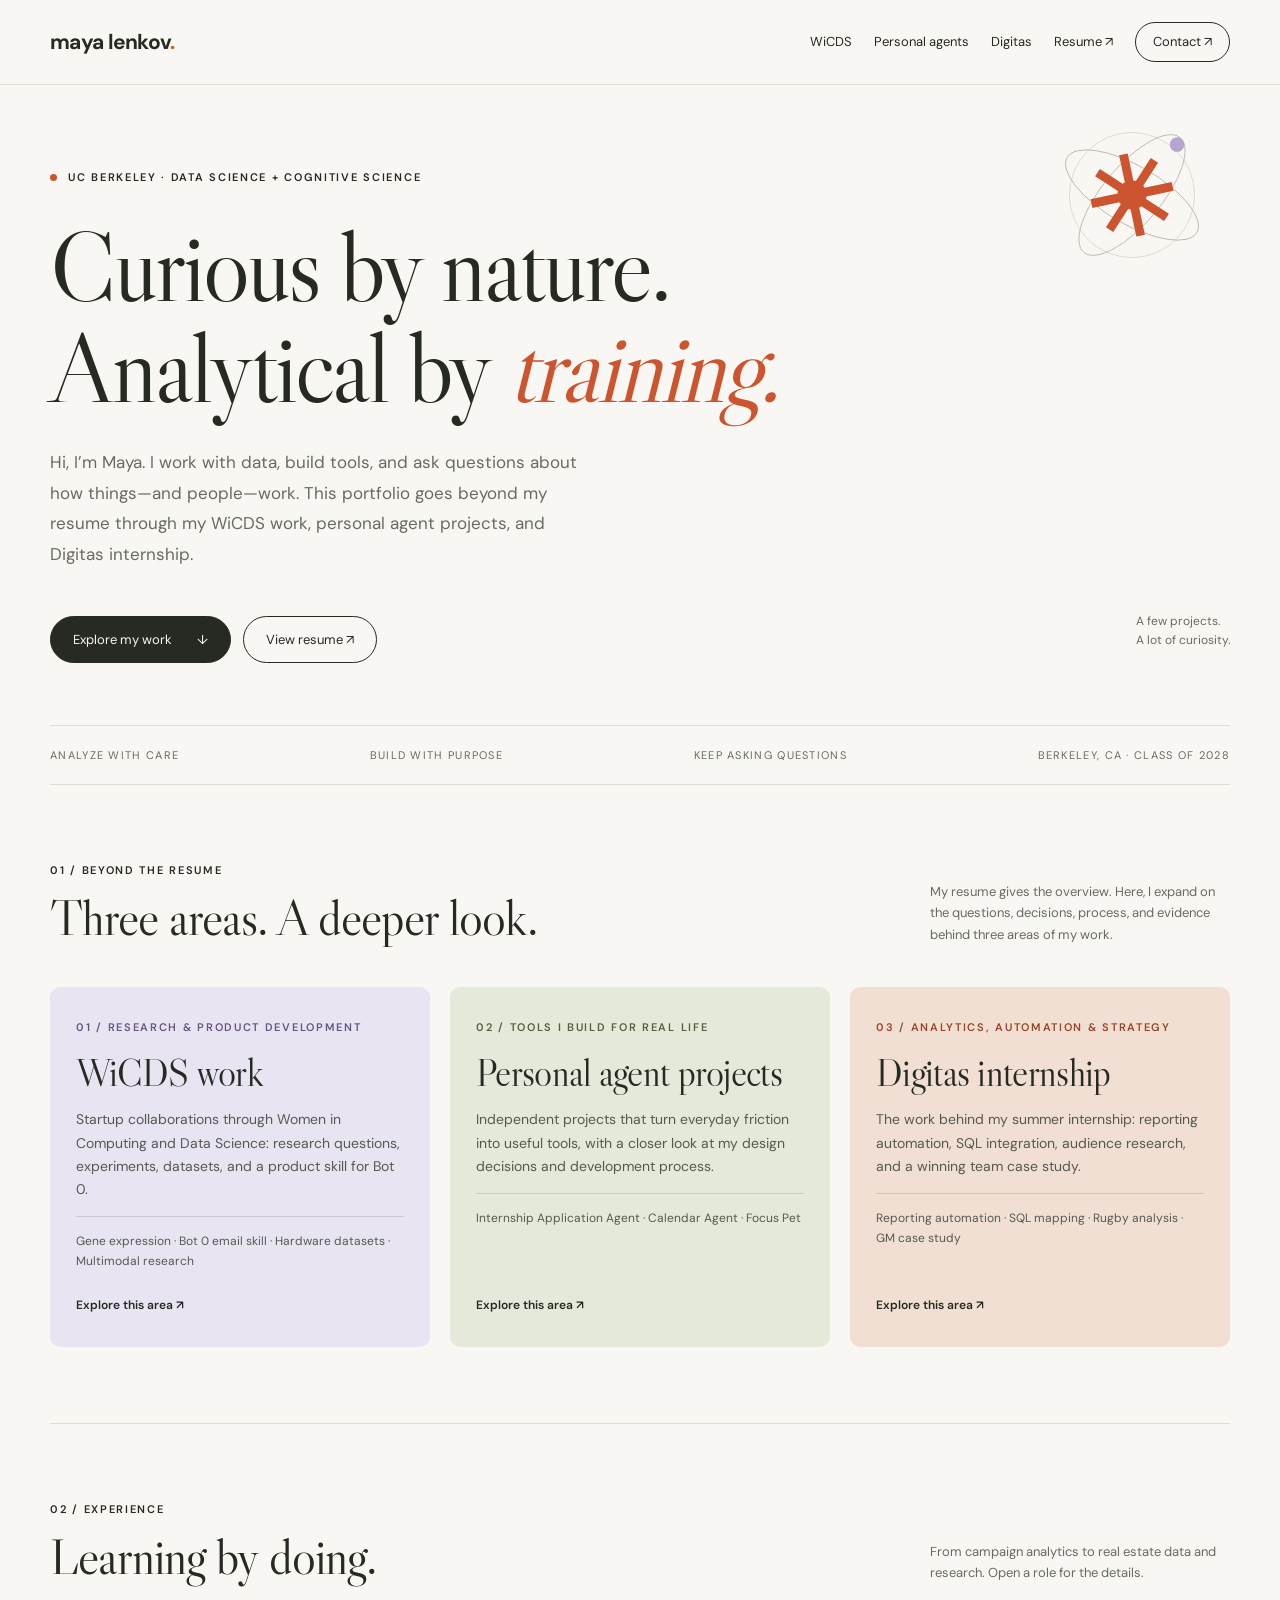
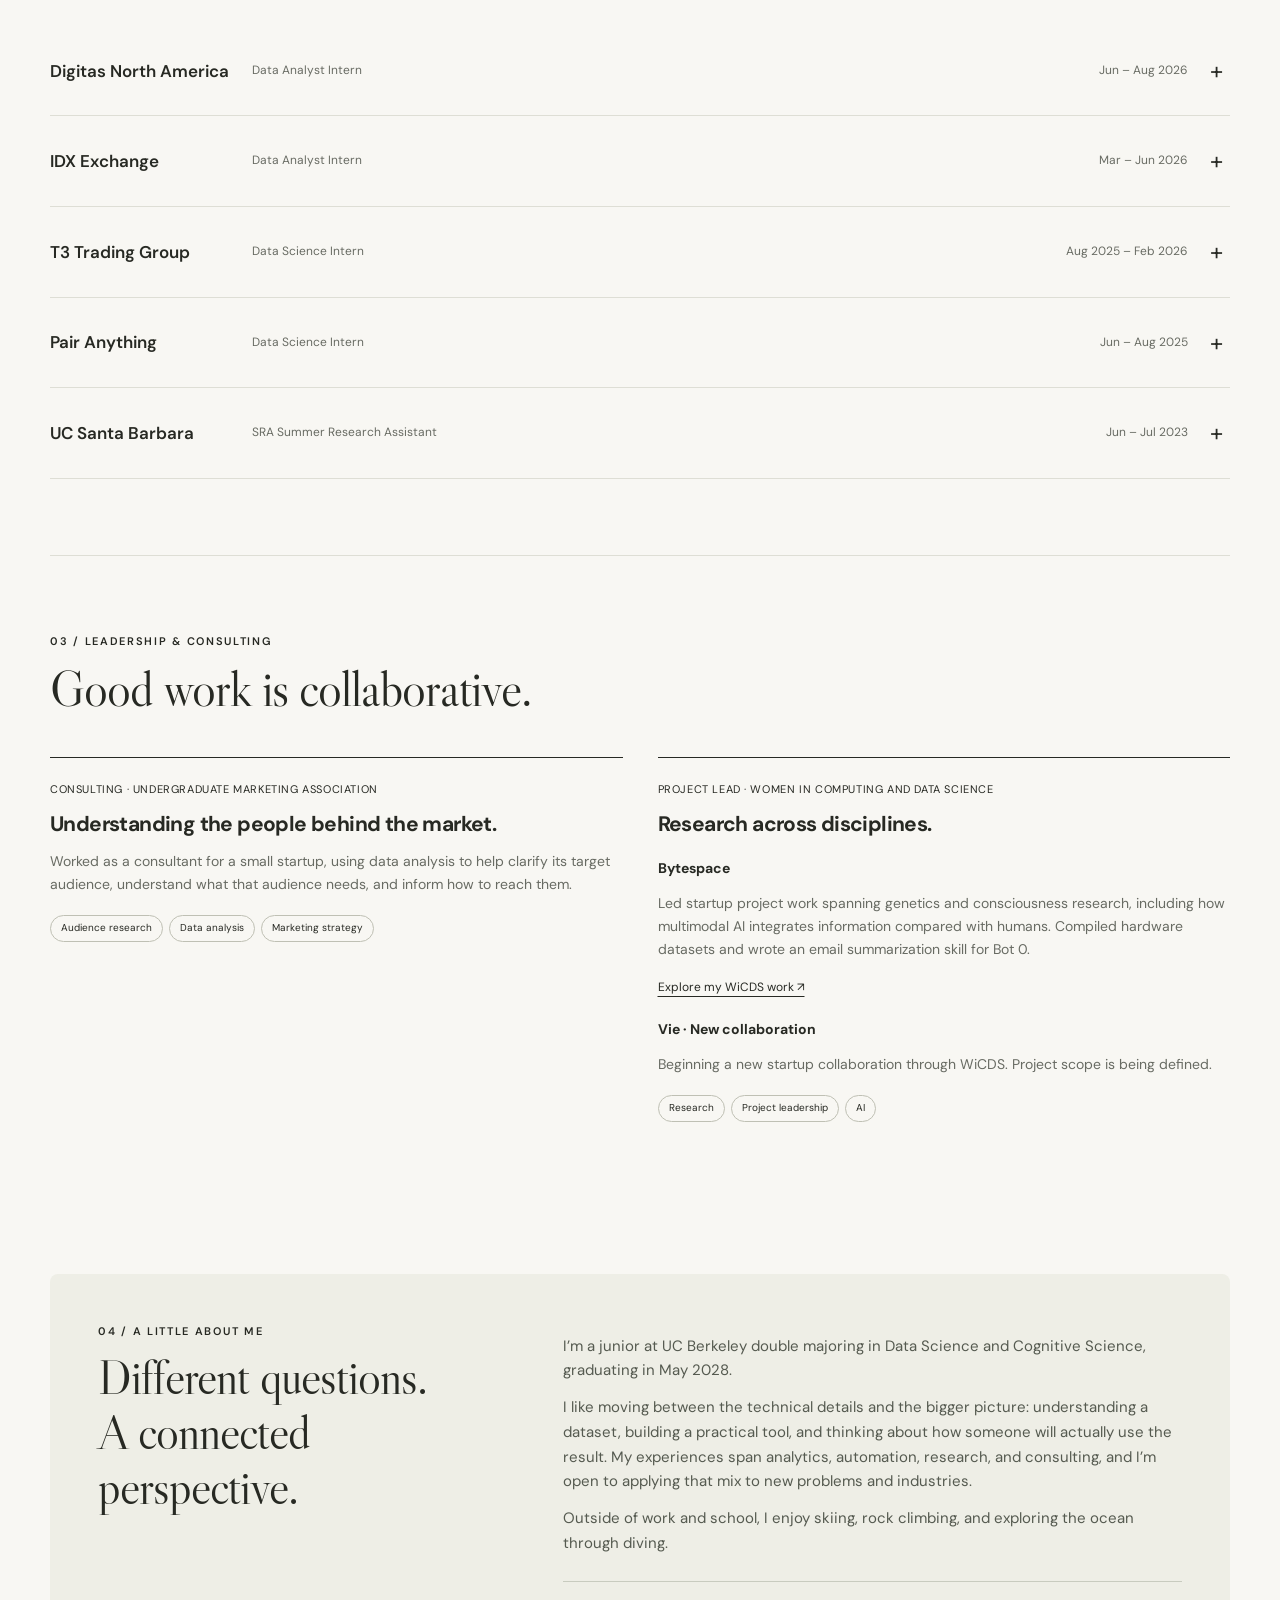
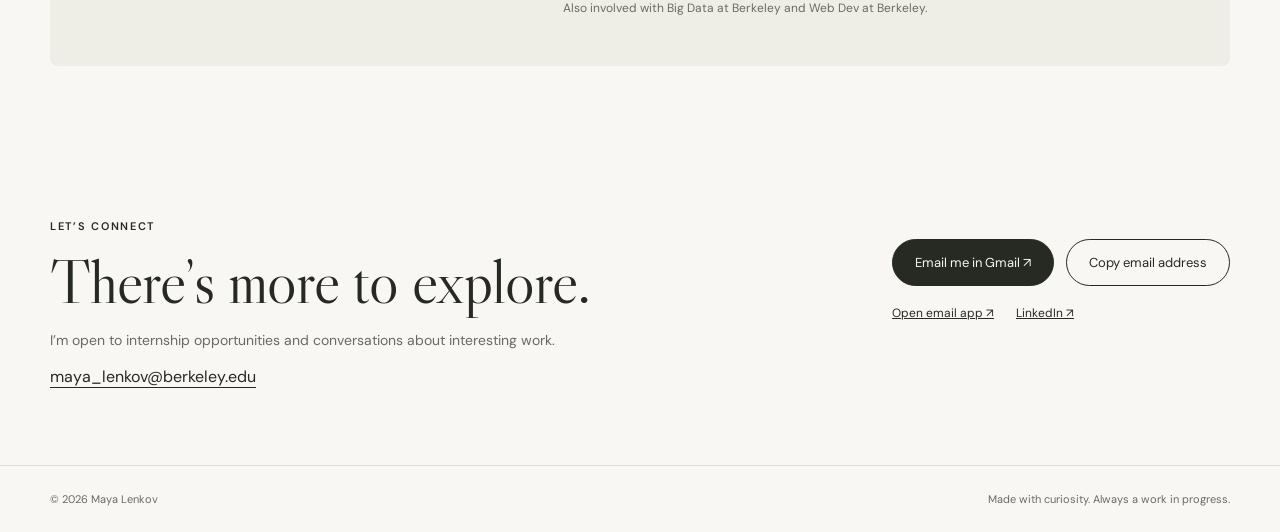
==== commit 269c2ca9: "Organize portfolio into three work areas and add reliable contact options" ====
--- a/index.html
+++ b/index.html
@@ -1,11 +1,7 @@
 <!doctype html><html lang="en"><head><meta charset="UTF-8"><meta name="viewport" content="width=device-width,initial-scale=1"><meta name="description" content="Maya Lenkov is a UC Berkeley Data Science and Cognitive Science student. Explore her projects, analytics experience, research, and thoughtful tools."><meta name="theme-color" content="#f8f7f3"><meta property="og:title" content="Maya Lenkov — Projects & Experience"><meta property="og:description" content="Data, thoughtful tools, and a curiosity about people. Selected work from a Berkeley Data Science and Cognitive Science student."><title>Maya Lenkov — Projects & Experience</title><link rel="icon" href="assets/favicon.svg" type="image/svg+xml"><link rel="stylesheet" href="assets/style.css"></head><body>
-<a class="skip" href="#main">Skip to content</a><header><nav class="wrap" aria-label="Main navigation"><a class="logo" href="./">maya lenkov<b>.</b></a><div class="navlinks"><a href="#work">Work</a><a href="#experience">Experience</a><a href="#about">About</a><a href="resume.html">Resume ↗</a><a class="navcontact" href="#contact">Say hello ↗</a></div></nav></header>
-<main id="main"><div class="wrap"><section class="hero" aria-labelledby="intro"><div class="eyebrow"><span class="dot"></span> UC Berkeley · Data Science + Cognitive Science</div><h1 id="intro">Curious by nature.<br>Analytical by <em>training.</em></h1><p class="hero-description">Hi, I’m Maya. I work with data, build tools, and ask questions about how things—and people—work. Here’s a closer look at what I’ve been making and learning.</p><div class="hero-bottom"><div class="actions"><a class="button" href="#work">Explore my work <span>↓</span></a><a class="button light" href="resume.html">View resume ↗</a></div><p class="hero-note">A few projects.<br>A lot of curiosity.</p></div><div class="orbit" aria-hidden="true"><svg viewBox="0 0 220 220"><circle cx="110" cy="110" r="86" fill="none" stroke="#d7d4ca"/><ellipse cx="110" cy="110" rx="103" ry="40" fill="none" stroke="#b5aaa2" transform="rotate(-38 110 110)"/><ellipse cx="110" cy="110" rx="103" ry="40" fill="none" stroke="#b5aaa2" transform="rotate(42 110 110)"/><path d="M110 53v114M53 110h114M70 70l80 80M70 150l80-80" stroke="#cc542e" stroke-width="12"/><circle cx="110" cy="110" r="20" fill="#cc542e"/><circle cx="185" cy="55" r="10" fill="#b4a6cf"/></svg></div></section><div class="strip"><span>Analyze with care</span><span>Build with purpose</span><span>Keep asking questions</span><span>Berkeley, CA · Class of 2028</span></div>
-<section id="work" class="section"><div class="section-heading"><div><div class="eyebrow">01 / Selected projects</div><h2>Ideas into something useful.</h2></div><p>Personal tools built around real problems I’ve encountered. Explore the thinking behind each one.</p></div><div class="project-grid">
-<a class="project-card featured" href="internship-agent.html"><div class="visual"><div class="desk" aria-hidden="true"><div class="desk-head"><b>Internship Desk</b><span>● Local workspace</span></div><div class="desk-tabs"><span>Feed</span><span>Waiting to submit</span><span>Applied</span></div><div class="desk-row"><i>01</i><div><b>Discover opportunities</b><small>Filter and organize relevant roles</small></div><span class="check">✓</span></div><div class="desk-row"><i>02</i><div><b>Prepare & review</b><small>Resume-grounded writing · Your approval</small></div><span class="check">✓</span></div><div class="desk-row"><i>03</i><div><b>You make the final call</b><small>Review the form before submitting</small></div><span>↗</span></div></div><span class="visual-label">Workflow illustration · not an app screenshot</span></div><div class="project-copy"><div class="status">Flagship project · In development</div><div class="project-title"><h3>Internship Application Agent</h3><span class="arrow" aria-hidden="true">↗</span></div><p>A local application workspace that brings discovery, tailored writing, form preparation, and tracking together—with the applicant in control.</p><div class="tags"><span>Python</span><span>Browser automation</span><span>LLM integration</span><span>SQLite</span></div><p class="textlink">Read the project story</p></div></a>
-<a class="project-card" href="calendar-agent.html"><div class="visual calvisual"><div class="calendar" aria-hidden="true"><div class="eyebrow">A little room to focus</div><strong>A plan that fits.</strong><div class="cal-event lilac" data-time="09:00">Deep work</div><div class="cal-event" data-time="11:00">Existing calendar event</div><div class="cal-event meal" data-time="12:00">Protected lunch break</div><div class="cal-event lilac" data-time="13:00">Next task · flexible timing</div></div><span class="visual-label">Scheduling illustration · not an app screenshot</span></div><div class="project-copy"><div class="status">Personal project · macOS</div><div class="project-title"><h3>Calendar Agent</h3><span class="arrow" aria-hidden="true">↗</span></div><p>Turning a task list into a realistic day, with room for existing commitments, meal breaks, and what I learn about my own timing.</p><div class="tags"><span>SwiftUI</span><span>Google Calendar</span><span>OAuth</span></div></div></a>
-<a class="project-card" href="focus-pet.html"><div class="visual petvisual"><div class="pet-scene" aria-hidden="true"><div class="bubble">One small step. Ready for a focus break?</div><svg class="pet" viewBox="0 0 120 120"><path d="M25 43L22 10l28 20M71 29l26-19 1 35" fill="#eee3d2" stroke="#68594a" stroke-width="2"/><path d="M25 43L26 21l16 14M79 35l14-15 1 24" fill="#d9ac9f"/><path d="M24 47Q14 75 31 99Q60 118 90 98Q106 78 98 48Q88 24 60 28Q34 28 24 47" fill="#eee3d2" stroke="#68594a" stroke-width="2"/><ellipse cx="43" cy="64" rx="3" ry="4" fill="#544b42"/><ellipse cx="78" cy="64" rx="3" ry="4" fill="#544b42"/><path d="M56 73h8l-4 5z" fill="#ac8070"/><path d="M60 78q-6 9-12 2m12-2q6 9 12 2" fill="none" stroke="#68594a" stroke-width="2"/><ellipse cx="34" cy="76" rx="8" ry="4" fill="#dfb8a5"/><ellipse cx="87" cy="76" rx="8" ry="4" fill="#dfb8a5"/></svg><div class="pet-ground"></div><div class="mini-label">A kinder nudge, on your desktop.</div></div><span class="visual-label">Character concept · not an app screenshot</span></div><div class="project-copy"><div class="status">Personal project · macOS</div><div class="project-title"><h3>Focus Pet</h3><span class="arrow" aria-hidden="true">↗</span></div><p>A small desktop companion exploring a gentler way to step away from distractions and return to what matters.</p><div class="tags"><span>SwiftUI</span><span>Behavioral design</span><span>Local-first</span></div></div></a></div></section>
-<a class="research-feature" href="bytespace.html"><div><div class="eyebrow">Research & engineering · Bytespace / WiCDS</div><h3>Testing ideas, from DNA to GPU deployment.</h3><p>Gene-expression experiments, a hardware dataset catalog, and a model lab. Explore the methods, saved results, plots, and code.</p><div class="tags"><span>Python</span><span>Model evaluation</span><span>GPU inference</span><span>Data curation</span></div></div><span class="arrow" aria-hidden="true">↗</span></a><section id="experience" class="section lined"><div class="section-heading"><div><div class="eyebrow">02 / Experience</div><h2>Learning by doing.</h2></div><p>From campaign analytics to real estate data and research. Open a role for the details.</p></div><div id="experience-list"></div></section>
-<section class="section lined" id="leadership"><div class="section-heading"><div><div class="eyebrow">03 / Leadership & consulting</div><h2>Good work is collaborative.</h2></div></div><div class="club-grid"><article class="club"><div class="role">CONSULTING · UNDERGRADUATE MARKETING ASSOCIATION</div><h3>Understanding the people behind the market.</h3><p>Worked as a consultant for a small startup, using data analysis to help clarify its target audience, understand what that audience needs, and inform how to reach them.</p><div class="tags"><span>Audience research</span><span>Data analysis</span><span>Marketing strategy</span></div></article><article class="club"><div class="role">PROJECT LEAD · WOMEN IN COMPUTING AND DATA SCIENCE</div><h3>Research across disciplines.</h3><h4>Bytespace</h4><p>Led startup project work spanning genetics and consciousness research, including how multimodal AI integrates information compared with humans. Compiled hardware datasets and contributed to AI training for specific skills.</p><a class="textlink" href="bytespace.html">Explore the research & model lab ↗</a><h4>Vie · New collaboration</h4><p>Beginning a new startup collaboration through WiCDS. Project scope is being defined.</p><div class="tags"><span>Research</span><span>Project leadership</span><span>AI</span></div></article></div></section>
+<a class="skip" href="#main">Skip to content</a><header><nav class="wrap" aria-label="Main navigation"><a class="logo" href="./">maya lenkov<b>.</b></a><div class="navlinks"><a href="wicds.html">WiCDS</a><a href="personal-projects.html">Personal agents</a><a href="digitas.html">Digitas</a><a href="resume.html">Resume ↗</a><a class="navcontact" href="index.html#contact">Contact ↗</a></div></nav></header>
+<main id="main"><div class="wrap"><section class="hero" aria-labelledby="intro"><div class="eyebrow"><span class="dot"></span> UC Berkeley · Data Science + Cognitive Science</div><h1 id="intro">Curious by nature.<br>Analytical by <em>training.</em></h1><p class="hero-description">Hi, I’m Maya. I work with data, build tools, and ask questions about how things—and people—work. This portfolio goes beyond my resume through my WiCDS work, personal agent projects, and Digitas internship.</p><div class="hero-bottom"><div class="actions"><a class="button" href="#work">Explore my work <span>↓</span></a><a class="button light" href="resume.html">View resume ↗</a></div><p class="hero-note">A few projects.<br>A lot of curiosity.</p></div><div class="orbit" aria-hidden="true"><svg viewBox="0 0 220 220"><circle cx="110" cy="110" r="86" fill="none" stroke="#d7d4ca"/><ellipse cx="110" cy="110" rx="103" ry="40" fill="none" stroke="#b5aaa2" transform="rotate(-38 110 110)"/><ellipse cx="110" cy="110" rx="103" ry="40" fill="none" stroke="#b5aaa2" transform="rotate(42 110 110)"/><path d="M110 53v114M53 110h114M70 70l80 80M70 150l80-80" stroke="#cc542e" stroke-width="12"/><circle cx="110" cy="110" r="20" fill="#cc542e"/><circle cx="185" cy="55" r="10" fill="#b4a6cf"/></svg></div></section><div class="strip"><span>Analyze with care</span><span>Build with purpose</span><span>Keep asking questions</span><span>Berkeley, CA · Class of 2028</span></div>
+<section id="work" class="section"><div class="section-heading"><div><div class="eyebrow">01 / Beyond the resume</div><h2>Three areas. A deeper look.</h2></div><p>My resume gives the overview. Here, I expand on the questions, decisions, process, and evidence behind three areas of my work.</p></div><div class="category-grid"><a class="category-card tone-01" href="wicds.html"><span class="eyebrow">01 / Research & product development</span><h3>WiCDS work</h3><p>Startup collaborations through Women in Computing and Data Science: research questions, experiments, datasets, and a product skill for Bot 0.</p><p class="category-projects">Gene expression · Bot 0 email skill · Hardware datasets · Multimodal research</p><span class="textlink">Explore this area ↗</span></a><a class="category-card tone-02" href="personal-projects.html"><span class="eyebrow">02 / Tools I build for real life</span><h3>Personal agent projects</h3><p>Independent projects that turn everyday friction into useful tools, with a closer look at my design decisions and development process.</p><p class="category-projects">Internship Application Agent · Calendar Agent · Focus Pet</p><span class="textlink">Explore this area ↗</span></a><a class="category-card tone-03" href="digitas.html"><span class="eyebrow">03 / Analytics, automation & strategy</span><h3>Digitas internship</h3><p>The work behind my summer internship: reporting automation, SQL integration, audience research, and a winning team case study.</p><p class="category-projects">Reporting automation · SQL mapping · Rugby analysis · GM case study</p><span class="textlink">Explore this area ↗</span></a></div></section><section id="experience" class="section lined"><div class="section-heading"><div><div class="eyebrow">02 / Experience</div><h2>Learning by doing.</h2></div><p>From campaign analytics to real estate data and research. Open a role for the details.</p></div><div id="experience-list"></div></section>
+<section class="section lined" id="leadership"><div class="section-heading"><div><div class="eyebrow">03 / Leadership & consulting</div><h2>Good work is collaborative.</h2></div></div><div class="club-grid"><article class="club"><div class="role">CONSULTING · UNDERGRADUATE MARKETING ASSOCIATION</div><h3>Understanding the people behind the market.</h3><p>Worked as a consultant for a small startup, using data analysis to help clarify its target audience, understand what that audience needs, and inform how to reach them.</p><div class="tags"><span>Audience research</span><span>Data analysis</span><span>Marketing strategy</span></div></article><article class="club"><div class="role">PROJECT LEAD · WOMEN IN COMPUTING AND DATA SCIENCE</div><h3>Research across disciplines.</h3><h4>Bytespace</h4><p>Led startup project work spanning genetics and consciousness research, including how multimodal AI integrates information compared with humans. Compiled hardware datasets and wrote an email summarization skill for Bot 0.</p><a class="textlink" href="wicds.html">Explore my WiCDS work ↗</a><h4>Vie · New collaboration</h4><p>Beginning a new startup collaboration through WiCDS. Project scope is being defined.</p><div class="tags"><span>Research</span><span>Project leadership</span><span>AI</span></div></article></div></section>
 <section id="about" class="section"><div class="about-section"><div><div class="eyebrow">04 / A little about me</div><h2>Different questions.<br>A connected perspective.</h2></div><div><p>I’m a junior at UC Berkeley double majoring in Data Science and Cognitive Science, graduating in May 2028.</p><p>I like moving between the technical details and the bigger picture: understanding a dataset, building a practical tool, and thinking about how someone will actually use the result. My experiences span analytics, automation, research, and consulting, and I’m open to applying that mix to new problems and industries.</p><p>Outside of work and school, I enjoy skiing, rock climbing, and exploring the ocean through diving.</p><div class="about-aside">Also involved with Big Data at Berkeley and Web Dev at Berkeley.</div></div></div></section>
-<section id="contact" class="contact"><div><div class="eyebrow">Let’s connect</div><h2>There’s more to explore.</h2><p>I’m open to internship opportunities and conversations about interesting work.</p></div><div class="actions"><a class="button" href="mailto:maya_lenkov@berkeley.edu">Email me ↗</a><a class="button light" href="https://www.linkedin.com/in/maya-lenkov/" target="_blank" rel="noopener noreferrer">LinkedIn ↗</a></div></section></div></main><footer><div class="wrap footer-inner"><span>© <span id="year">2026</span> Maya Lenkov</span><span>Made with curiosity. Always a work in progress.</span></div></footer><script src="assets/experience.js"></script></body></html>
+<section id="contact" class="contact"><div><div class="eyebrow">Let’s connect</div><h2>There’s more to explore.</h2><p>I’m open to internship opportunities and conversations about interesting work.</p><a class="email-address" href="mailto:maya_lenkov@berkeley.edu">maya_lenkov@berkeley.edu</a></div><div class="contact-options"><div class="actions"><a class="button" href="https://mail.google.com/mail/?view=cm&amp;fs=1&amp;to=maya_lenkov%40berkeley.edu" target="_blank" rel="noopener noreferrer">Email me in Gmail ↗</a><button class="button light" type="button" data-copy-email>Copy email address</button></div><div class="contact-alternatives"><a href="mailto:maya_lenkov@berkeley.edu">Open email app ↗</a><a href="https://www.linkedin.com/in/maya-lenkov/" target="_blank" rel="noopener noreferrer">LinkedIn ↗</a></div><p class="copy-status" role="status" aria-live="polite"></p></div></section></div></main><footer><div class="wrap footer-inner"><span>© <span id="year">2026</span> Maya Lenkov</span><span>Made with curiosity. Always a work in progress.</span></div></footer><script src="assets/experience.js"></script><script src="assets/contact.js"></script></body></html>
--- a/assets/style.css
+++ b/assets/style.css
@@ -3,3 +3,19 @@
 
 /* Research case study */
 .case-content figure{margin:28px 0}.case-content figcaption{font-size:11px;color:var(--muted);line-height:1.6;margin-top:9px}.table-scroll{overflow-x:auto;margin:24px 0}.research-table{border-collapse:collapse;width:100%;font-size:12px;min-width:400px}.research-table caption{text-align:left;color:var(--muted);font-size:11px;padding-bottom:10px}.research-table th,.research-table td{padding:13px 11px;text-align:left;border-bottom:1px solid var(--line)}.research-table thead{background:var(--purple)}.research-table tbody th{font-weight:500}.code-sample{overflow:auto;font-size:11px;line-height:1.7;padding:18px;background:#eeeee7;border-radius:5px;max-height:420px}.case-content code{overflow-wrap:anywhere}.research-feature{margin-top:35px;padding:25px 28px;background:var(--green);border-radius:7px;display:flex;justify-content:space-between;gap:25px;align-items:center;text-decoration:none}.research-feature h3{margin:7px 0}.research-feature p{font-size:13px;max-width:650px;color:var(--muted)}@media(max-width:650px){.research-feature{padding:22px;display:block}.research-feature .arrow{display:inline-block;margin-top:12px}}
+
+/* Distinct, self-contained Bytespace studies */
+.research-intro{max-width:730px;font-size:14px;color:var(--muted)}
+.study-index{display:grid;grid-template-columns:1fr 1fr;gap:18px;margin:0 0 80px;height:auto;align-items:stretch}
+.tone-01{--study-tint:#e8e4f2;--study-accent:#675582}.tone-02{--study-tint:#e4e9da;--study-accent:#52633c}.tone-03{--study-tint:#f1dfd3;--study-accent:#974627}.tone-04{--study-tint:#dfe9ec;--study-accent:#3d6572}
+.study-card{display:flex;flex-direction:column;align-items:start;text-decoration:none;background:var(--study-tint);border:1px solid transparent;border-radius:10px;padding:28px;gap:12px}
+.study-card:hover{border-color:var(--study-accent)}.study-card h2{font-size:31px;margin:0;letter-spacing:-.6px}.study-card p{font-size:14px;color:#555a50;margin:0}.study-card .textlink{margin-top:auto;padding-top:8px;font-weight:600}.study-card .eyebrow{color:var(--study-accent)}
+.research-study{border:1px solid var(--line);border-top:5px solid var(--study-accent);border-radius:12px;background:#fffefa;margin:0 0 80px;overflow:clip;scroll-margin-top:105px}
+.study-heading{background:var(--study-tint);padding:36px 40px;display:grid;grid-template-columns:75px 1fr;gap:24px}.study-number{font-family:var(--serif);font-size:68px;line-height:1;color:var(--study-accent)}.study-heading h2{font-size:43px;max-width:820px;margin:14px 0}.study-heading p{max-width:760px;font-size:15px;color:#555a50}.study-heading .eyebrow{color:var(--study-accent)}
+.study-outcome{padding:20px 40px;border-bottom:1px solid var(--line);font-size:14px;font-weight:600;line-height:1.7}
+.study-layout{display:grid;grid-template-columns:180px minmax(0,1fr);gap:35px;padding:38px 40px 10px}.study-nav{font-size:12px;align-self:start;position:sticky;top:110px}.study-nav a{display:block;text-decoration:none;margin-bottom:16px;color:var(--muted)}.study-nav a:hover{color:var(--study-accent)}.study-nav .back{border-top:1px solid var(--line);padding-top:18px;margin-top:24px}.study-layout .case-content{min-width:0;max-width:760px}.study-part{border-bottom:1px solid var(--line);padding-bottom:32px}.study-part:last-child{border-bottom:0}.study-part>h3{font-family:var(--serif);font-size:31px;font-weight:400;letter-spacing:-.4px;margin:0 0 18px;color:var(--ink)}.study-part h3:not(:first-child),.study-part h4{font:600 16px var(--sans);margin:26px 0 12px;letter-spacing:0}.research-context{max-width:760px;margin:0 auto 65px}.research-context h2{font-size:34px}.research-context p{font-size:14px;color:var(--muted)}
+@media(max-width:900px){.study-layout{grid-template-columns:140px minmax(0,1fr);gap:24px;padding:30px 26px 0}.study-heading{padding:30px 26px;grid-template-columns:55px 1fr;gap:18px}.study-number{font-size:55px}.study-heading h2{font-size:37px}.study-outcome{padding:20px 26px}}
+@media(max-width:650px){.study-index{grid-template-columns:1fr;gap:14px;margin-bottom:45px}.study-card{padding:23px}.study-card h2{font-size:29px}.research-study{margin-bottom:45px;scroll-margin-top:88px}.study-heading{display:block;padding:25px 21px}.study-number{display:block;font-size:44px;margin-bottom:18px}.study-heading h2{font-size:34px}.study-outcome{padding:18px 21px;font-size:13px}.study-layout{display:block;padding:28px 21px 0}.study-nav{position:static;display:flex;flex-wrap:wrap;gap:9px 15px;border-bottom:1px solid var(--line);padding-bottom:18px;margin-bottom:25px}.study-nav a{margin:0;font-size:11px;text-decoration:underline;text-underline-offset:3px}.study-nav .back{border:0;padding:0;margin:0}.study-part>h3{font-size:29px}.research-context{padding:0 5px}}
+
+/* Category navigation and contact fallbacks */
+.category-grid{display:grid;grid-template-columns:repeat(3,minmax(0,1fr));gap:20px}.category-card{display:flex;flex-direction:column;gap:15px;text-decoration:none;background:var(--study-tint);border:1px solid transparent;border-radius:10px;padding:30px 25px}.category-card:hover{border-color:var(--study-accent)}.category-card h3{font-family:var(--serif);font-size:38px;font-weight:400;line-height:1.1;margin:0;letter-spacing:-.7px}.category-card p{font-size:14px;color:#555a50;margin:0}.category-card .eyebrow{color:var(--study-accent);line-height:1.7}.category-card .category-projects{border-top:1px solid #27292325;padding-top:15px;font-size:12px}.category-card .textlink{margin-top:auto;padding-top:10px;font-weight:600}.category-return{display:flex;justify-content:space-between;gap:20px;margin:55px 0;font-size:13px}.category-return a{text-underline-offset:5px}.internship-project{border:1px solid var(--line);border-top:4px solid var(--orange);background:#fffefa;padding:26px;border-radius:8px}.internship-project>.eyebrow{color:#974627;margin-bottom:15px}.email-address{display:inline-block;font-size:16px;overflow-wrap:anywhere;text-underline-offset:5px}.contact-options{max-width:430px}.contact-alternatives{display:flex;gap:22px;margin-top:18px;font-size:12px}.copy-status{min-height:1.7em;font-size:12px!important}.navlinks{gap:22px}.navlinks a{white-space:nowrap}@media(max-width:900px){.category-grid{grid-template-columns:1fr}.category-card{padding:28px}.category-card h3{font-size:36px}.contact{align-items:start;flex-direction:column}.navlinks{gap:14px}}@media(max-width:650px){nav.wrap{height:auto;min-height:86px;align-items:flex-start;justify-content:center;flex-direction:column;gap:8px;padding-block:12px}.navlinks{width:100%;gap:15px;flex-wrap:wrap}.navlinks a{font-size:11px}.internship-project{padding:20px}.contact-options{margin-top:22px}.category-return{font-size:12px}.email-address{font-size:14px}}
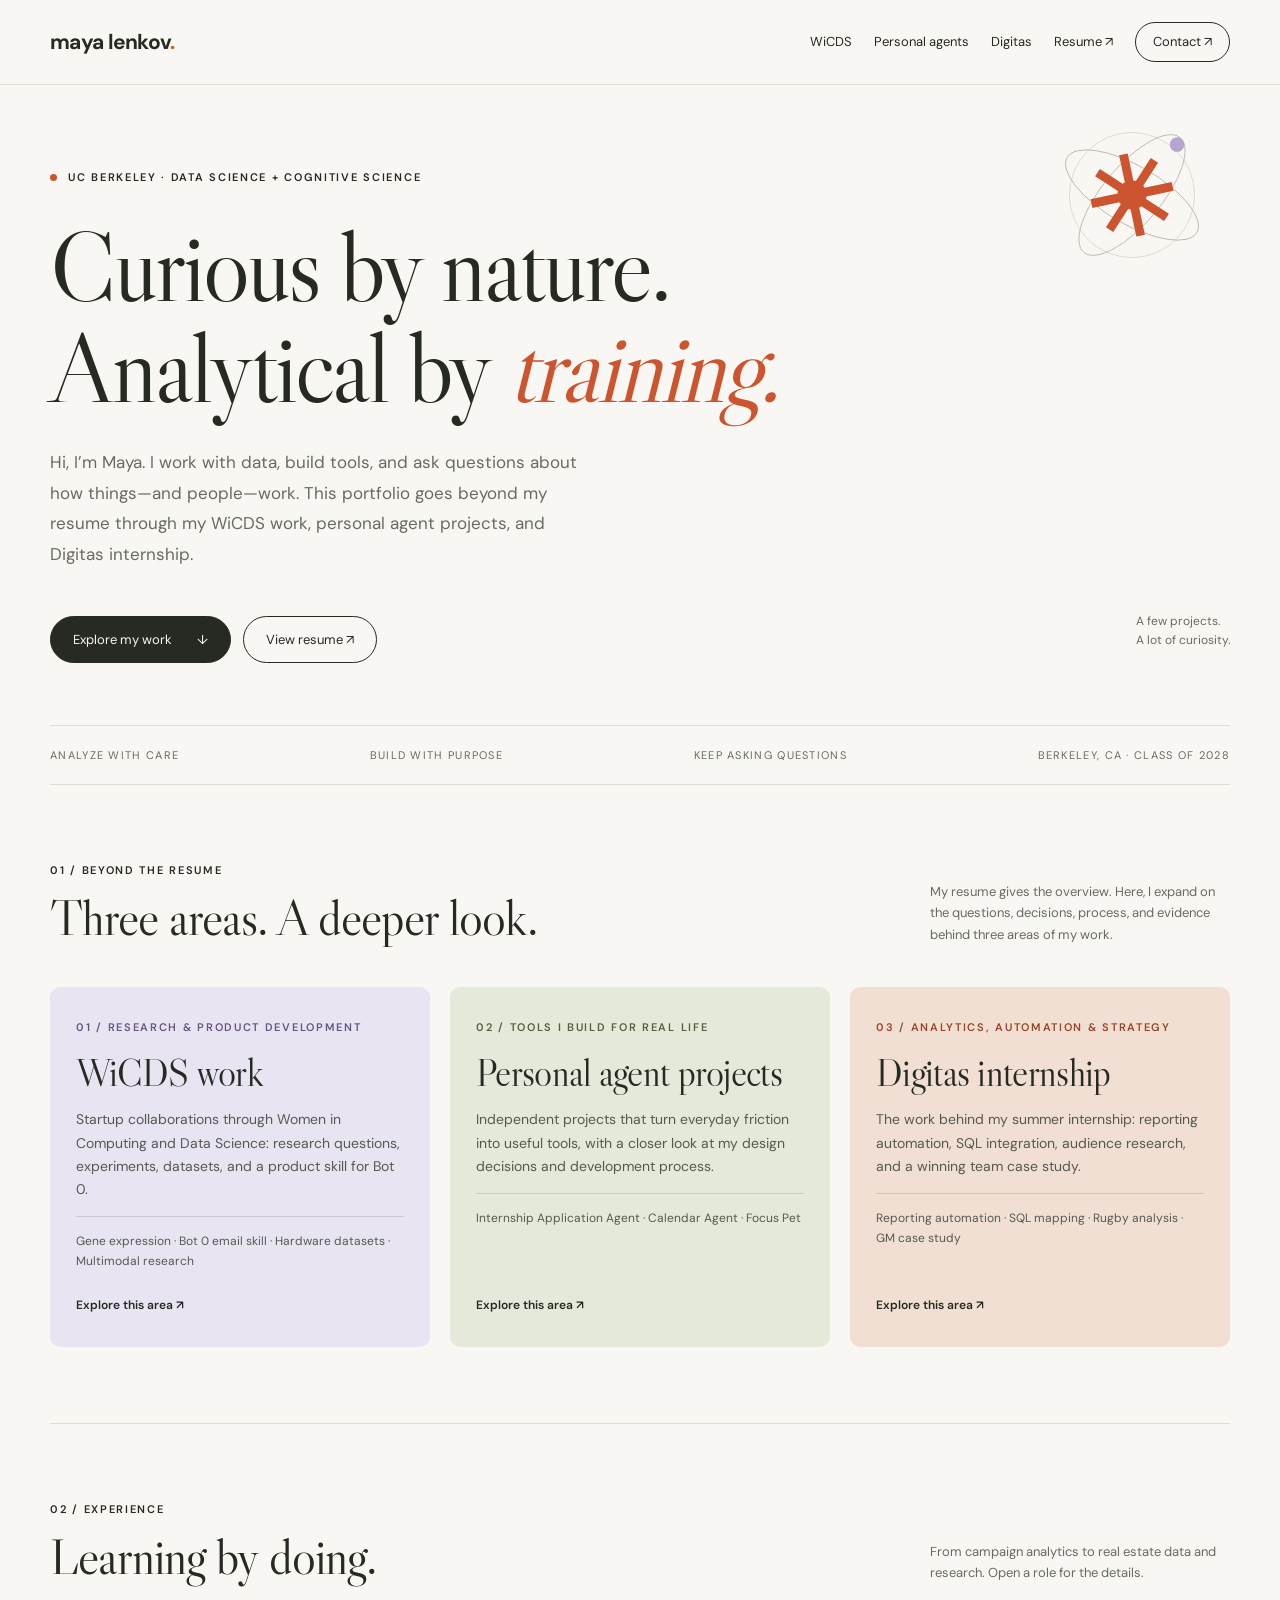
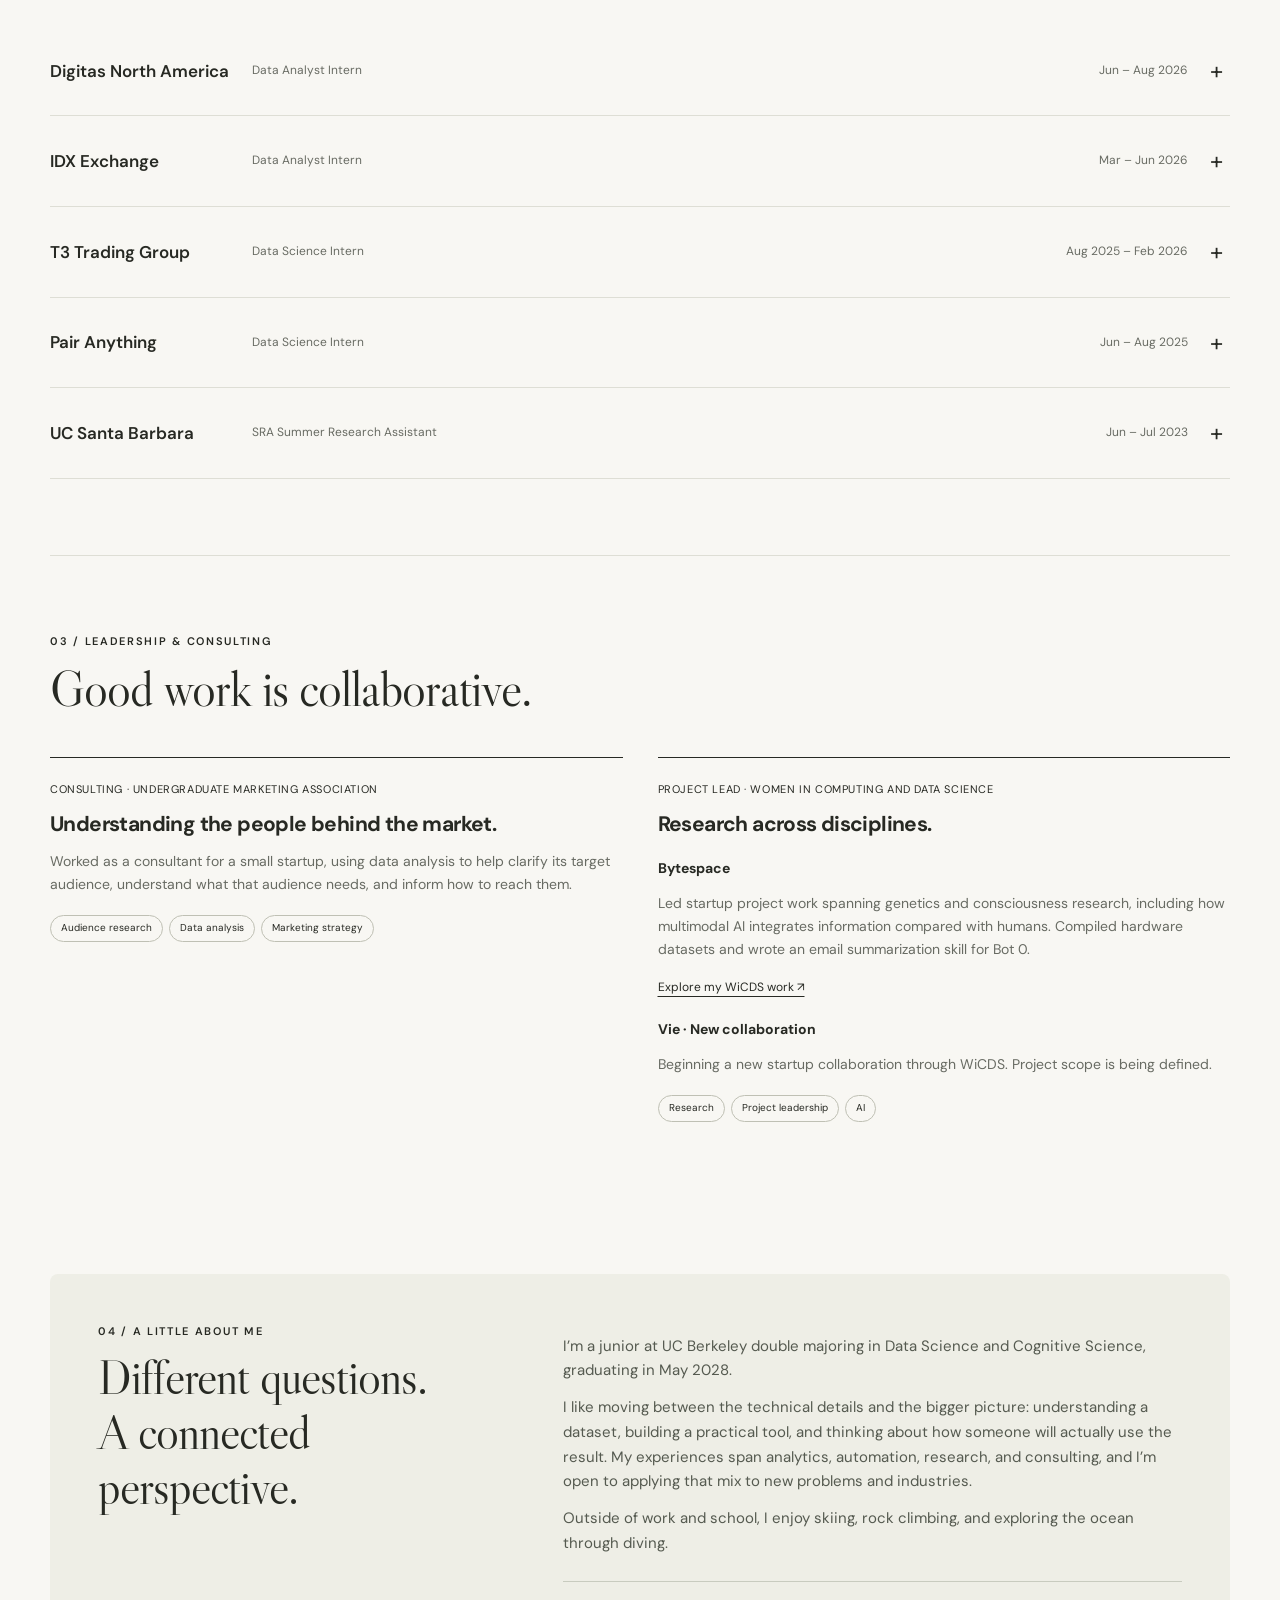
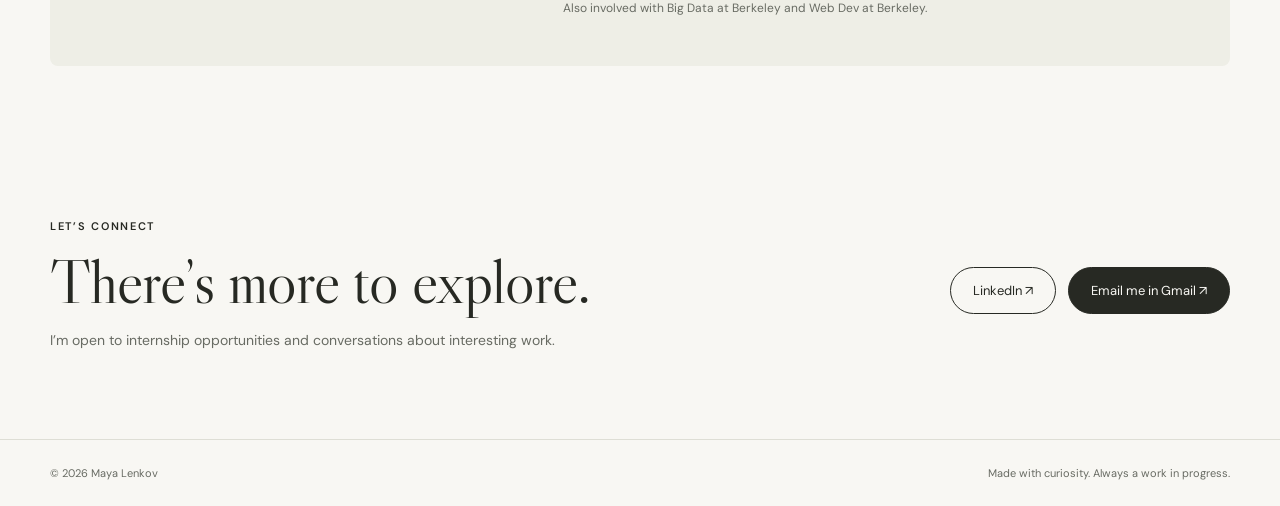
==== commit a4210795: "Simplify bottom contact section to LinkedIn and Gmail buttons" ====
--- a/index.html
+++ b/index.html
@@ -4,4 +4,4 @@
 <section id="work" class="section"><div class="section-heading"><div><div class="eyebrow">01 / Beyond the resume</div><h2>Three areas. A deeper look.</h2></div><p>My resume gives the overview. Here, I expand on the questions, decisions, process, and evidence behind three areas of my work.</p></div><div class="category-grid"><a class="category-card tone-01" href="wicds.html"><span class="eyebrow">01 / Research & product development</span><h3>WiCDS work</h3><p>Startup collaborations through Women in Computing and Data Science: research questions, experiments, datasets, and a product skill for Bot 0.</p><p class="category-projects">Gene expression · Bot 0 email skill · Hardware datasets · Multimodal research</p><span class="textlink">Explore this area ↗</span></a><a class="category-card tone-02" href="personal-projects.html"><span class="eyebrow">02 / Tools I build for real life</span><h3>Personal agent projects</h3><p>Independent projects that turn everyday friction into useful tools, with a closer look at my design decisions and development process.</p><p class="category-projects">Internship Application Agent · Calendar Agent · Focus Pet</p><span class="textlink">Explore this area ↗</span></a><a class="category-card tone-03" href="digitas.html"><span class="eyebrow">03 / Analytics, automation & strategy</span><h3>Digitas internship</h3><p>The work behind my summer internship: reporting automation, SQL integration, audience research, and a winning team case study.</p><p class="category-projects">Reporting automation · SQL mapping · Rugby analysis · GM case study</p><span class="textlink">Explore this area ↗</span></a></div></section><section id="experience" class="section lined"><div class="section-heading"><div><div class="eyebrow">02 / Experience</div><h2>Learning by doing.</h2></div><p>From campaign analytics to real estate data and research. Open a role for the details.</p></div><div id="experience-list"></div></section>
 <section class="section lined" id="leadership"><div class="section-heading"><div><div class="eyebrow">03 / Leadership & consulting</div><h2>Good work is collaborative.</h2></div></div><div class="club-grid"><article class="club"><div class="role">CONSULTING · UNDERGRADUATE MARKETING ASSOCIATION</div><h3>Understanding the people behind the market.</h3><p>Worked as a consultant for a small startup, using data analysis to help clarify its target audience, understand what that audience needs, and inform how to reach them.</p><div class="tags"><span>Audience research</span><span>Data analysis</span><span>Marketing strategy</span></div></article><article class="club"><div class="role">PROJECT LEAD · WOMEN IN COMPUTING AND DATA SCIENCE</div><h3>Research across disciplines.</h3><h4>Bytespace</h4><p>Led startup project work spanning genetics and consciousness research, including how multimodal AI integrates information compared with humans. Compiled hardware datasets and wrote an email summarization skill for Bot 0.</p><a class="textlink" href="wicds.html">Explore my WiCDS work ↗</a><h4>Vie · New collaboration</h4><p>Beginning a new startup collaboration through WiCDS. Project scope is being defined.</p><div class="tags"><span>Research</span><span>Project leadership</span><span>AI</span></div></article></div></section>
 <section id="about" class="section"><div class="about-section"><div><div class="eyebrow">04 / A little about me</div><h2>Different questions.<br>A connected perspective.</h2></div><div><p>I’m a junior at UC Berkeley double majoring in Data Science and Cognitive Science, graduating in May 2028.</p><p>I like moving between the technical details and the bigger picture: understanding a dataset, building a practical tool, and thinking about how someone will actually use the result. My experiences span analytics, automation, research, and consulting, and I’m open to applying that mix to new problems and industries.</p><p>Outside of work and school, I enjoy skiing, rock climbing, and exploring the ocean through diving.</p><div class="about-aside">Also involved with Big Data at Berkeley and Web Dev at Berkeley.</div></div></div></section>
-<section id="contact" class="contact"><div><div class="eyebrow">Let’s connect</div><h2>There’s more to explore.</h2><p>I’m open to internship opportunities and conversations about interesting work.</p><a class="email-address" href="mailto:maya_lenkov@berkeley.edu">maya_lenkov@berkeley.edu</a></div><div class="contact-options"><div class="actions"><a class="button" href="https://mail.google.com/mail/?view=cm&amp;fs=1&amp;to=maya_lenkov%40berkeley.edu" target="_blank" rel="noopener noreferrer">Email me in Gmail ↗</a><button class="button light" type="button" data-copy-email>Copy email address</button></div><div class="contact-alternatives"><a href="mailto:maya_lenkov@berkeley.edu">Open email app ↗</a><a href="https://www.linkedin.com/in/maya-lenkov/" target="_blank" rel="noopener noreferrer">LinkedIn ↗</a></div><p class="copy-status" role="status" aria-live="polite"></p></div></section></div></main><footer><div class="wrap footer-inner"><span>© <span id="year">2026</span> Maya Lenkov</span><span>Made with curiosity. Always a work in progress.</span></div></footer><script src="assets/experience.js"></script><script src="assets/contact.js"></script></body></html>
+<section id="contact" class="contact"><div><div class="eyebrow">Let’s connect</div><h2>There’s more to explore.</h2><p>I’m open to internship opportunities and conversations about interesting work.</p></div><div class="actions"><a class="button light" href="https://www.linkedin.com/in/maya-lenkov/" target="_blank" rel="noopener noreferrer">LinkedIn ↗</a><a class="button" href="https://mail.google.com/mail/?view=cm&amp;fs=1&amp;to=maya_lenkov%40berkeley.edu" target="_blank" rel="noopener noreferrer">Email me in Gmail ↗</a></div></section></div></main><footer><div class="wrap footer-inner"><span>© <span id="year">2026</span> Maya Lenkov</span><span>Made with curiosity. Always a work in progress.</span></div></footer><script src="assets/experience.js"></script></body></html>
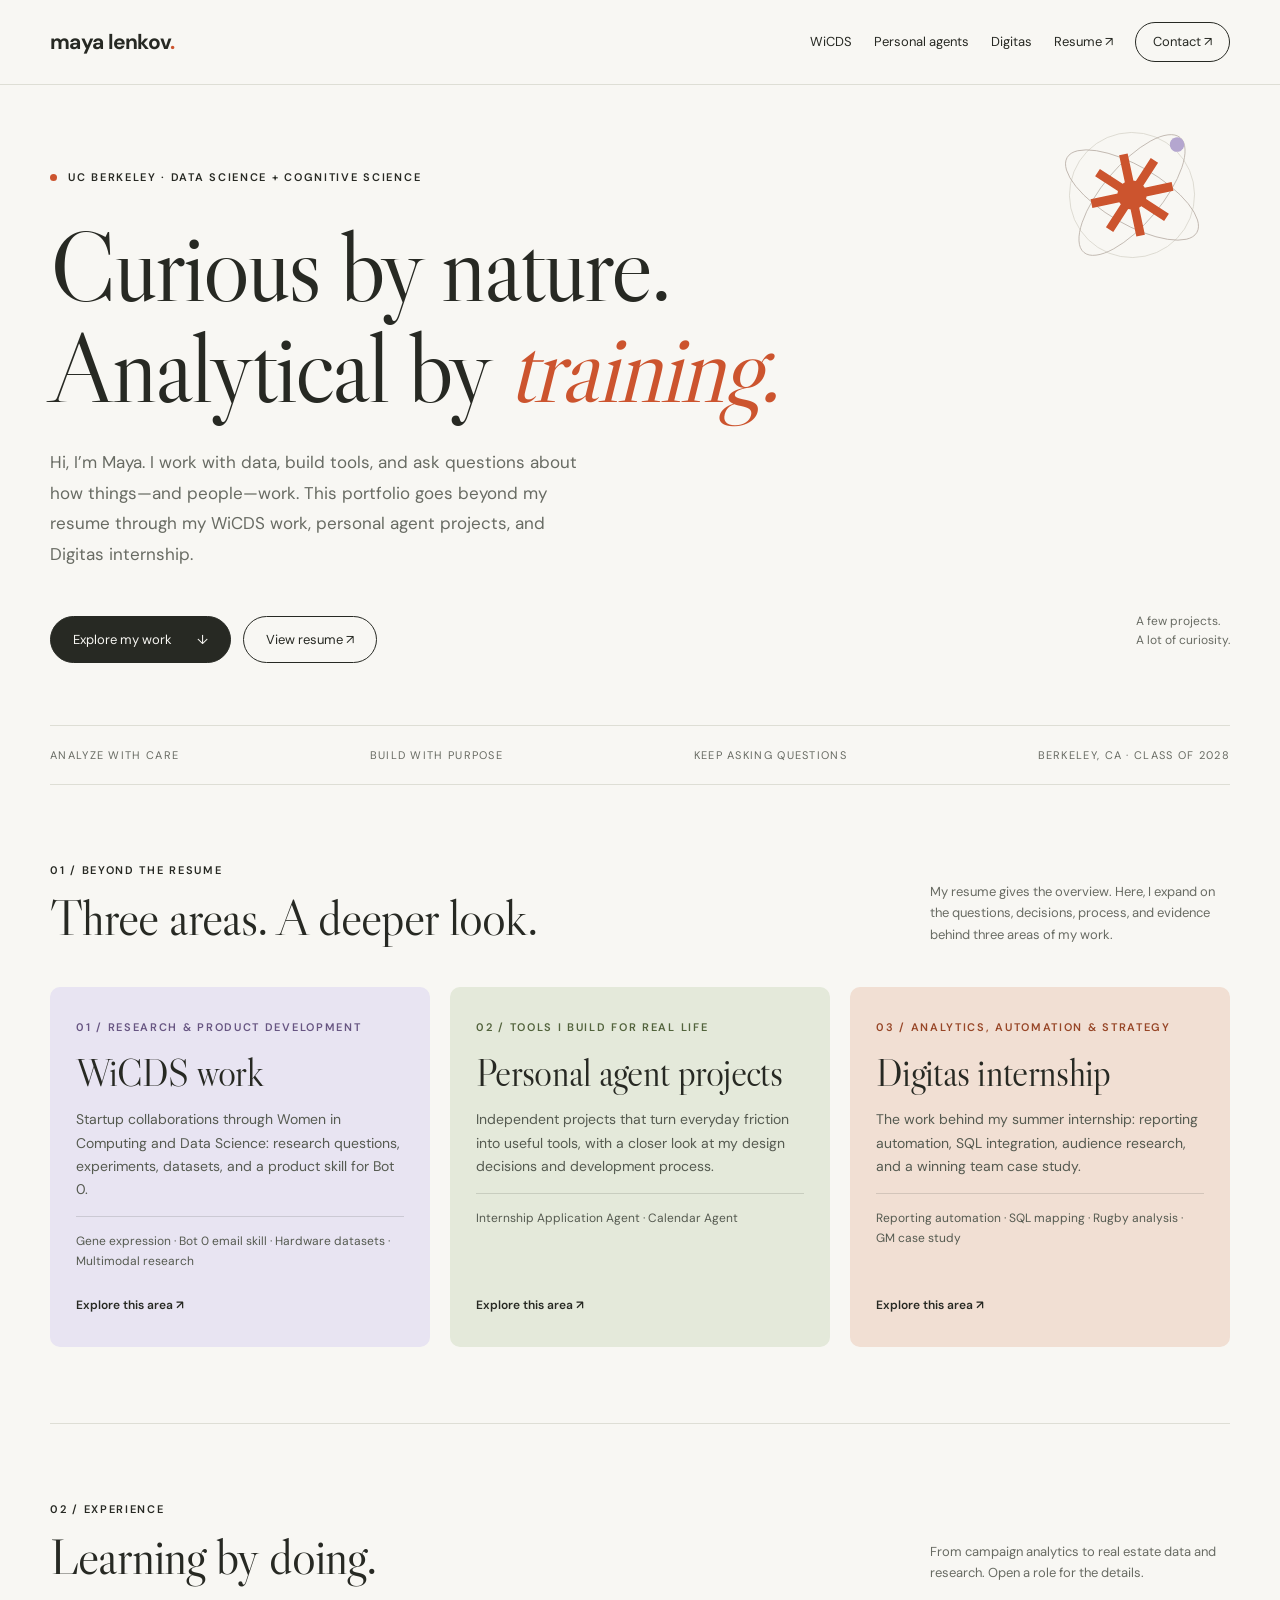
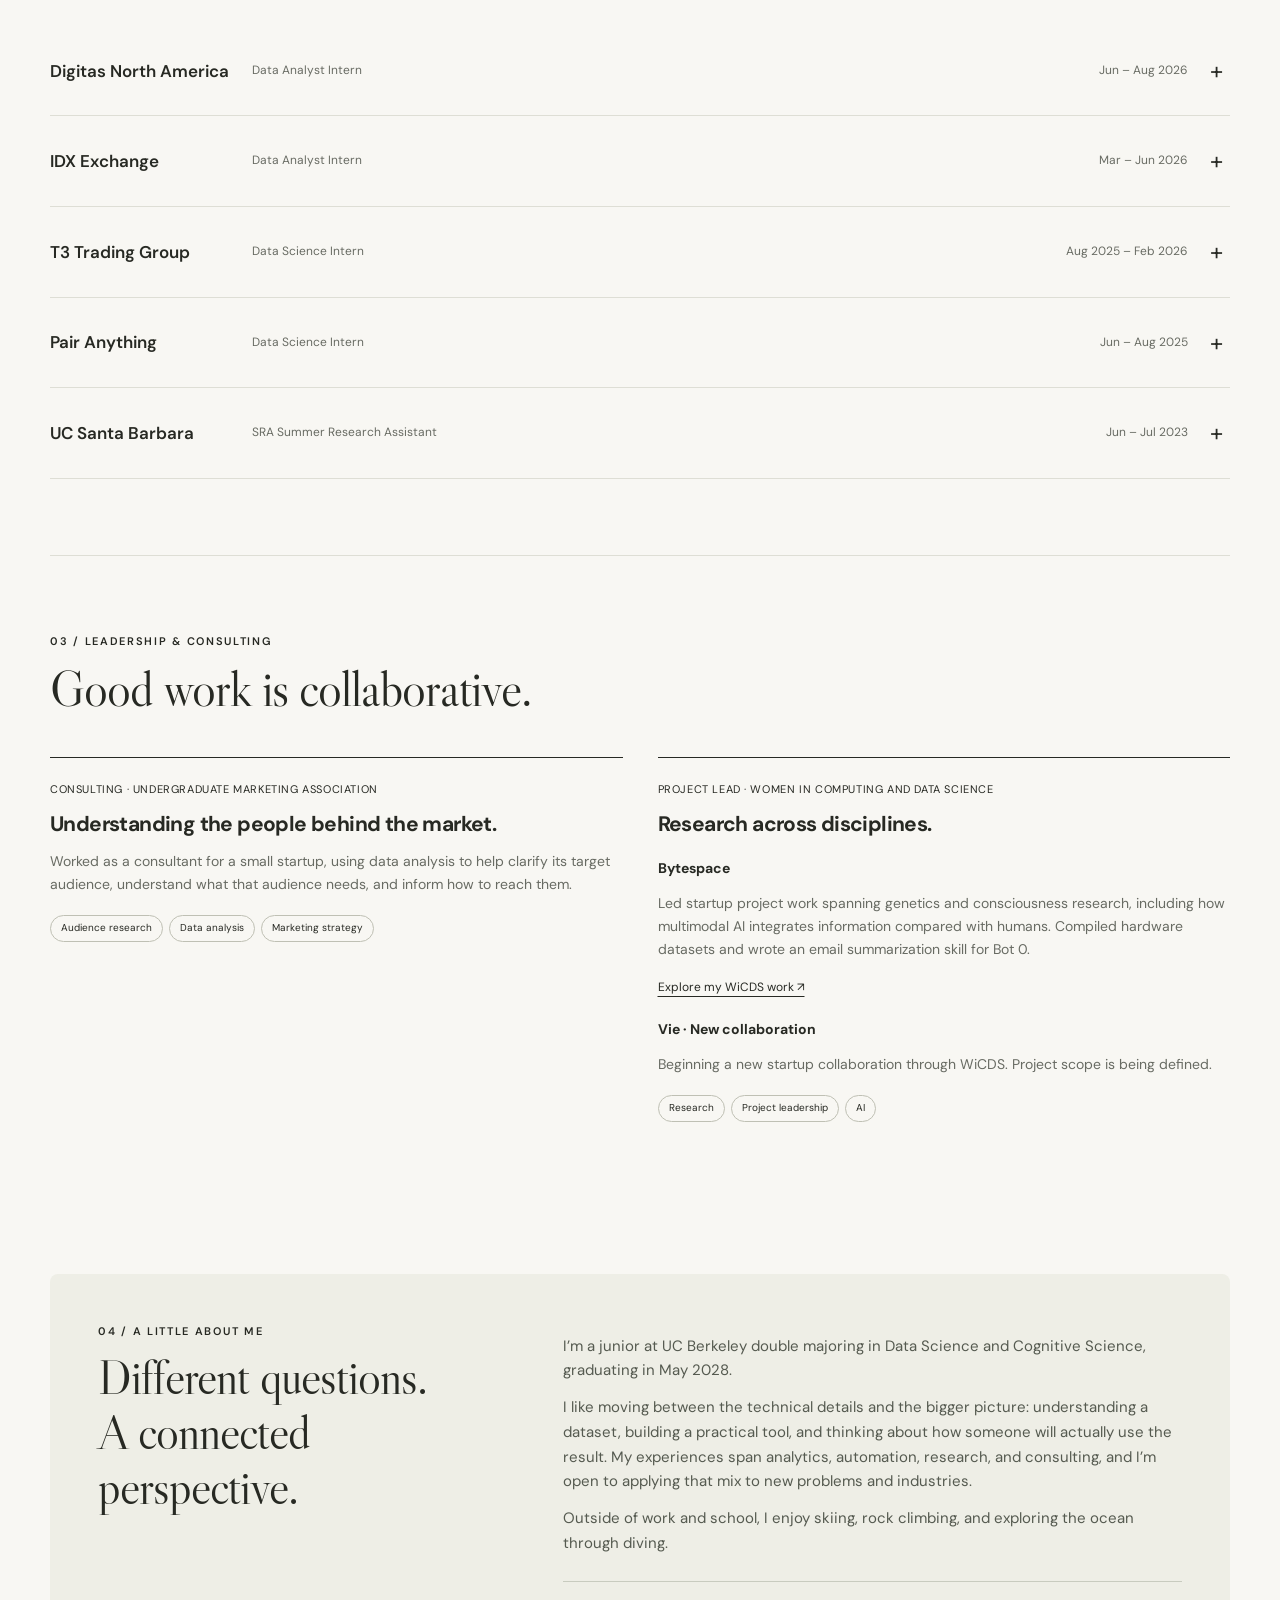
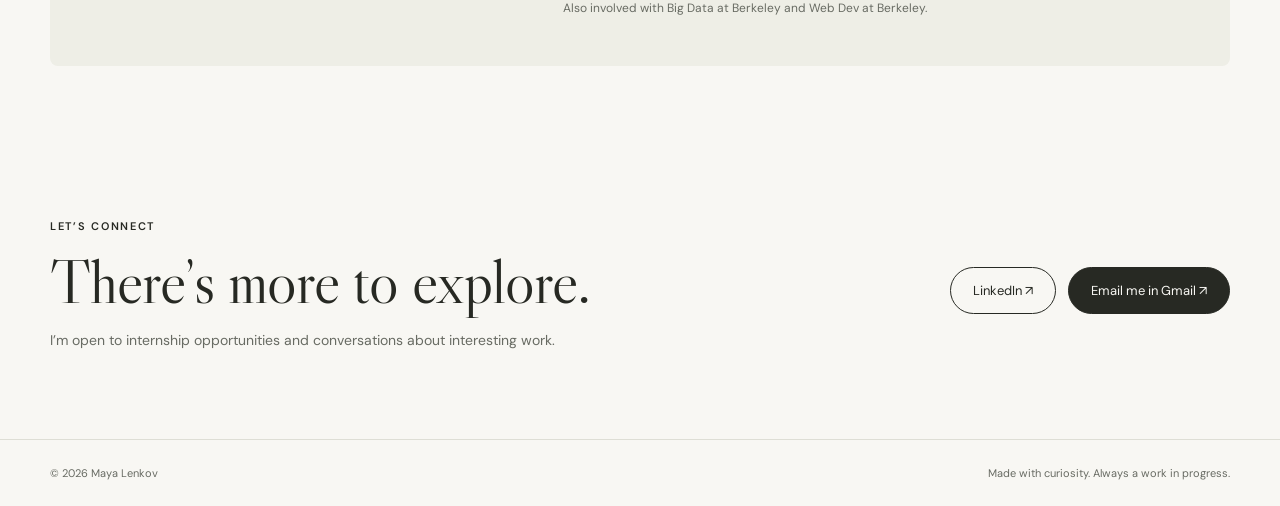
==== commit 60bbf92e: "Remove Focus Pet mentions and presentation from portfolio" ====
--- a/index.html
+++ b/index.html
@@ -1,7 +1,7 @@
 <!doctype html><html lang="en"><head><meta charset="UTF-8"><meta name="viewport" content="width=device-width,initial-scale=1"><meta name="description" content="Maya Lenkov is a UC Berkeley Data Science and Cognitive Science student. Explore her projects, analytics experience, research, and thoughtful tools."><meta name="theme-color" content="#f8f7f3"><meta property="og:title" content="Maya Lenkov — Projects & Experience"><meta property="og:description" content="Data, thoughtful tools, and a curiosity about people. Selected work from a Berkeley Data Science and Cognitive Science student."><title>Maya Lenkov — Projects & Experience</title><link rel="icon" href="assets/favicon.svg" type="image/svg+xml"><link rel="stylesheet" href="assets/style.css"></head><body>
 <a class="skip" href="#main">Skip to content</a><header><nav class="wrap" aria-label="Main navigation"><a class="logo" href="./">maya lenkov<b>.</b></a><div class="navlinks"><a href="wicds.html">WiCDS</a><a href="personal-projects.html">Personal agents</a><a href="digitas.html">Digitas</a><a href="resume.html">Resume ↗</a><a class="navcontact" href="index.html#contact">Contact ↗</a></div></nav></header>
 <main id="main"><div class="wrap"><section class="hero" aria-labelledby="intro"><div class="eyebrow"><span class="dot"></span> UC Berkeley · Data Science + Cognitive Science</div><h1 id="intro">Curious by nature.<br>Analytical by <em>training.</em></h1><p class="hero-description">Hi, I’m Maya. I work with data, build tools, and ask questions about how things—and people—work. This portfolio goes beyond my resume through my WiCDS work, personal agent projects, and Digitas internship.</p><div class="hero-bottom"><div class="actions"><a class="button" href="#work">Explore my work <span>↓</span></a><a class="button light" href="resume.html">View resume ↗</a></div><p class="hero-note">A few projects.<br>A lot of curiosity.</p></div><div class="orbit" aria-hidden="true"><svg viewBox="0 0 220 220"><circle cx="110" cy="110" r="86" fill="none" stroke="#d7d4ca"/><ellipse cx="110" cy="110" rx="103" ry="40" fill="none" stroke="#b5aaa2" transform="rotate(-38 110 110)"/><ellipse cx="110" cy="110" rx="103" ry="40" fill="none" stroke="#b5aaa2" transform="rotate(42 110 110)"/><path d="M110 53v114M53 110h114M70 70l80 80M70 150l80-80" stroke="#cc542e" stroke-width="12"/><circle cx="110" cy="110" r="20" fill="#cc542e"/><circle cx="185" cy="55" r="10" fill="#b4a6cf"/></svg></div></section><div class="strip"><span>Analyze with care</span><span>Build with purpose</span><span>Keep asking questions</span><span>Berkeley, CA · Class of 2028</span></div>
-<section id="work" class="section"><div class="section-heading"><div><div class="eyebrow">01 / Beyond the resume</div><h2>Three areas. A deeper look.</h2></div><p>My resume gives the overview. Here, I expand on the questions, decisions, process, and evidence behind three areas of my work.</p></div><div class="category-grid"><a class="category-card tone-01" href="wicds.html"><span class="eyebrow">01 / Research & product development</span><h3>WiCDS work</h3><p>Startup collaborations through Women in Computing and Data Science: research questions, experiments, datasets, and a product skill for Bot 0.</p><p class="category-projects">Gene expression · Bot 0 email skill · Hardware datasets · Multimodal research</p><span class="textlink">Explore this area ↗</span></a><a class="category-card tone-02" href="personal-projects.html"><span class="eyebrow">02 / Tools I build for real life</span><h3>Personal agent projects</h3><p>Independent projects that turn everyday friction into useful tools, with a closer look at my design decisions and development process.</p><p class="category-projects">Internship Application Agent · Calendar Agent · Focus Pet</p><span class="textlink">Explore this area ↗</span></a><a class="category-card tone-03" href="digitas.html"><span class="eyebrow">03 / Analytics, automation & strategy</span><h3>Digitas internship</h3><p>The work behind my summer internship: reporting automation, SQL integration, audience research, and a winning team case study.</p><p class="category-projects">Reporting automation · SQL mapping · Rugby analysis · GM case study</p><span class="textlink">Explore this area ↗</span></a></div></section><section id="experience" class="section lined"><div class="section-heading"><div><div class="eyebrow">02 / Experience</div><h2>Learning by doing.</h2></div><p>From campaign analytics to real estate data and research. Open a role for the details.</p></div><div id="experience-list"></div></section>
+<section id="work" class="section"><div class="section-heading"><div><div class="eyebrow">01 / Beyond the resume</div><h2>Three areas. A deeper look.</h2></div><p>My resume gives the overview. Here, I expand on the questions, decisions, process, and evidence behind three areas of my work.</p></div><div class="category-grid"><a class="category-card tone-01" href="wicds.html"><span class="eyebrow">01 / Research & product development</span><h3>WiCDS work</h3><p>Startup collaborations through Women in Computing and Data Science: research questions, experiments, datasets, and a product skill for Bot 0.</p><p class="category-projects">Gene expression · Bot 0 email skill · Hardware datasets · Multimodal research</p><span class="textlink">Explore this area ↗</span></a><a class="category-card tone-02" href="personal-projects.html"><span class="eyebrow">02 / Tools I build for real life</span><h3>Personal agent projects</h3><p>Independent projects that turn everyday friction into useful tools, with a closer look at my design decisions and development process.</p><p class="category-projects">Internship Application Agent · Calendar Agent</p><span class="textlink">Explore this area ↗</span></a><a class="category-card tone-03" href="digitas.html"><span class="eyebrow">03 / Analytics, automation & strategy</span><h3>Digitas internship</h3><p>The work behind my summer internship: reporting automation, SQL integration, audience research, and a winning team case study.</p><p class="category-projects">Reporting automation · SQL mapping · Rugby analysis · GM case study</p><span class="textlink">Explore this area ↗</span></a></div></section><section id="experience" class="section lined"><div class="section-heading"><div><div class="eyebrow">02 / Experience</div><h2>Learning by doing.</h2></div><p>From campaign analytics to real estate data and research. Open a role for the details.</p></div><div id="experience-list"></div></section>
 <section class="section lined" id="leadership"><div class="section-heading"><div><div class="eyebrow">03 / Leadership & consulting</div><h2>Good work is collaborative.</h2></div></div><div class="club-grid"><article class="club"><div class="role">CONSULTING · UNDERGRADUATE MARKETING ASSOCIATION</div><h3>Understanding the people behind the market.</h3><p>Worked as a consultant for a small startup, using data analysis to help clarify its target audience, understand what that audience needs, and inform how to reach them.</p><div class="tags"><span>Audience research</span><span>Data analysis</span><span>Marketing strategy</span></div></article><article class="club"><div class="role">PROJECT LEAD · WOMEN IN COMPUTING AND DATA SCIENCE</div><h3>Research across disciplines.</h3><h4>Bytespace</h4><p>Led startup project work spanning genetics and consciousness research, including how multimodal AI integrates information compared with humans. Compiled hardware datasets and wrote an email summarization skill for Bot 0.</p><a class="textlink" href="wicds.html">Explore my WiCDS work ↗</a><h4>Vie · New collaboration</h4><p>Beginning a new startup collaboration through WiCDS. Project scope is being defined.</p><div class="tags"><span>Research</span><span>Project leadership</span><span>AI</span></div></article></div></section>
 <section id="about" class="section"><div class="about-section"><div><div class="eyebrow">04 / A little about me</div><h2>Different questions.<br>A connected perspective.</h2></div><div><p>I’m a junior at UC Berkeley double majoring in Data Science and Cognitive Science, graduating in May 2028.</p><p>I like moving between the technical details and the bigger picture: understanding a dataset, building a practical tool, and thinking about how someone will actually use the result. My experiences span analytics, automation, research, and consulting, and I’m open to applying that mix to new problems and industries.</p><p>Outside of work and school, I enjoy skiing, rock climbing, and exploring the ocean through diving.</p><div class="about-aside">Also involved with Big Data at Berkeley and Web Dev at Berkeley.</div></div></div></section>
 <section id="contact" class="contact"><div><div class="eyebrow">Let’s connect</div><h2>There’s more to explore.</h2><p>I’m open to internship opportunities and conversations about interesting work.</p></div><div class="actions"><a class="button light" href="https://www.linkedin.com/in/maya-lenkov/" target="_blank" rel="noopener noreferrer">LinkedIn ↗</a><a class="button" href="https://mail.google.com/mail/?view=cm&amp;fs=1&amp;to=maya_lenkov%40berkeley.edu" target="_blank" rel="noopener noreferrer">Email me in Gmail ↗</a></div></section></div></main><footer><div class="wrap footer-inner"><span>© <span id="year">2026</span> Maya Lenkov</span><span>Made with curiosity. Always a work in progress.</span></div></footer><script src="assets/experience.js"></script></body></html>
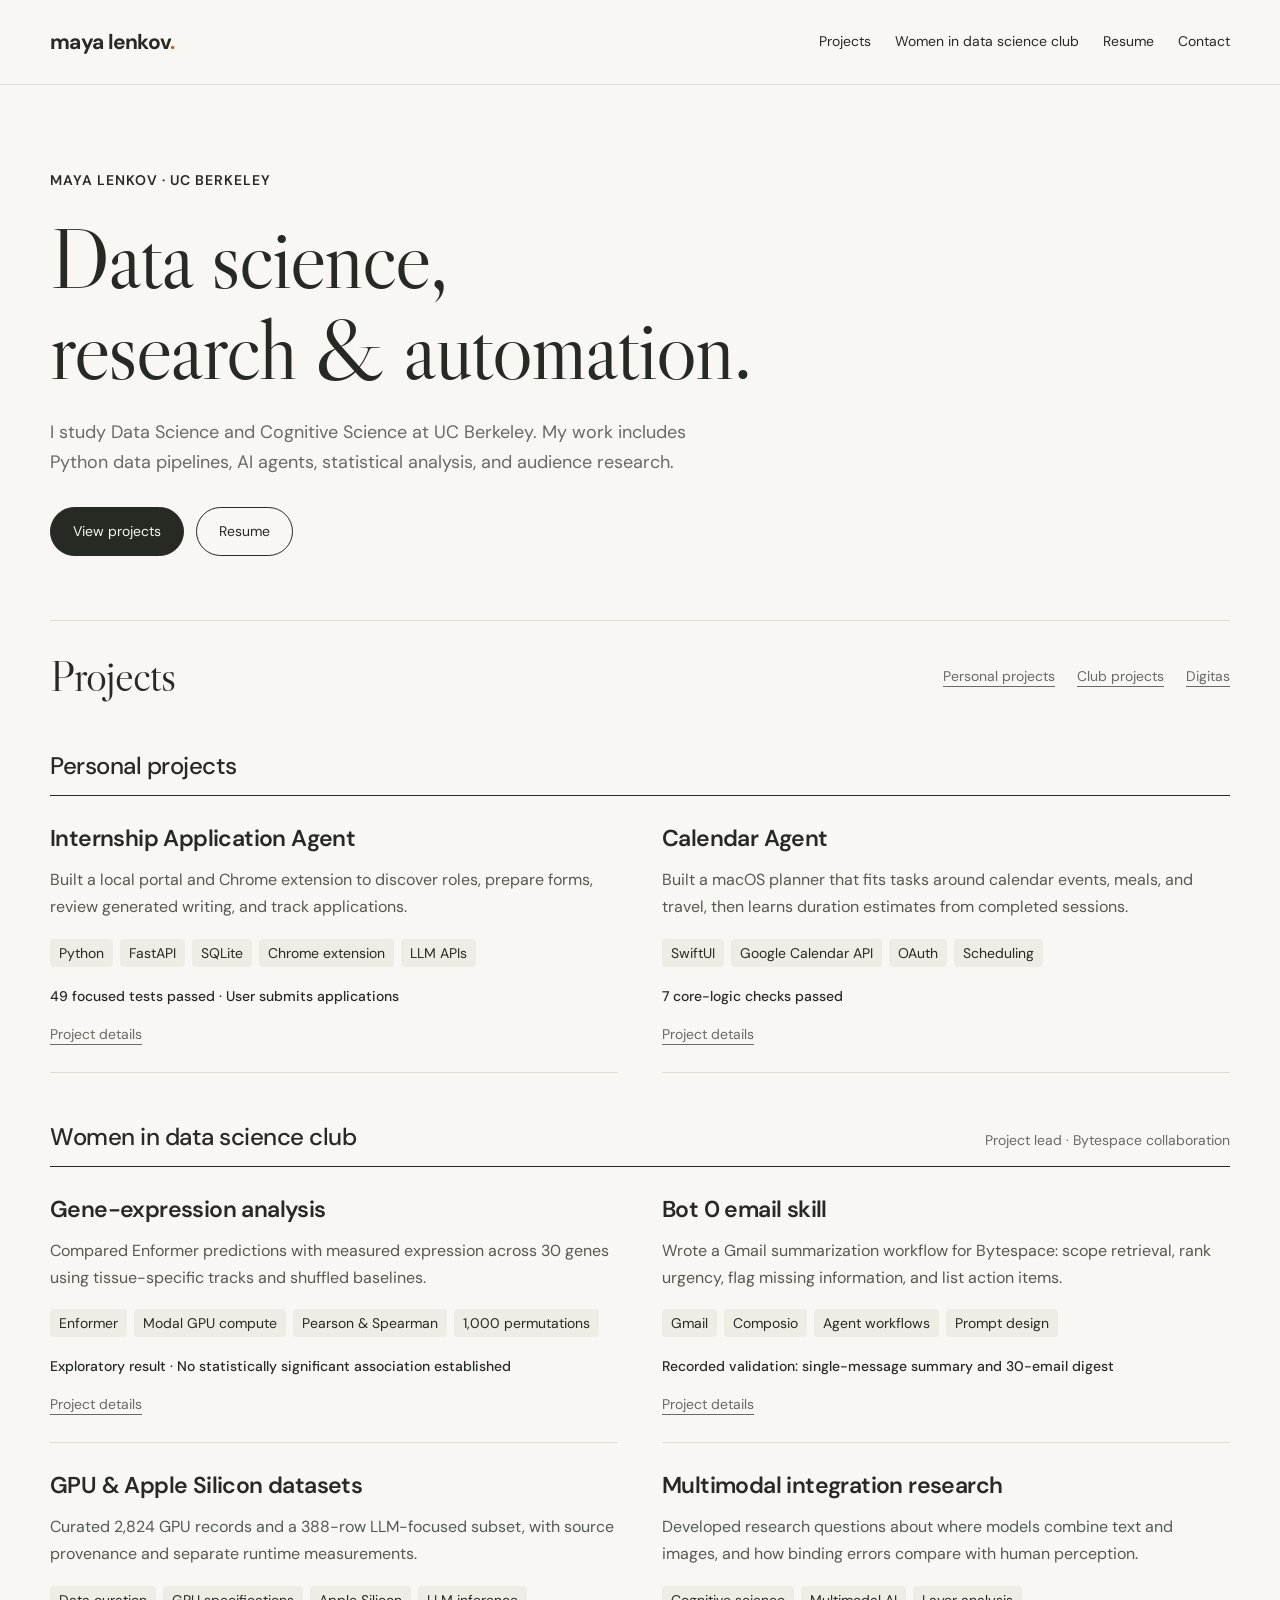
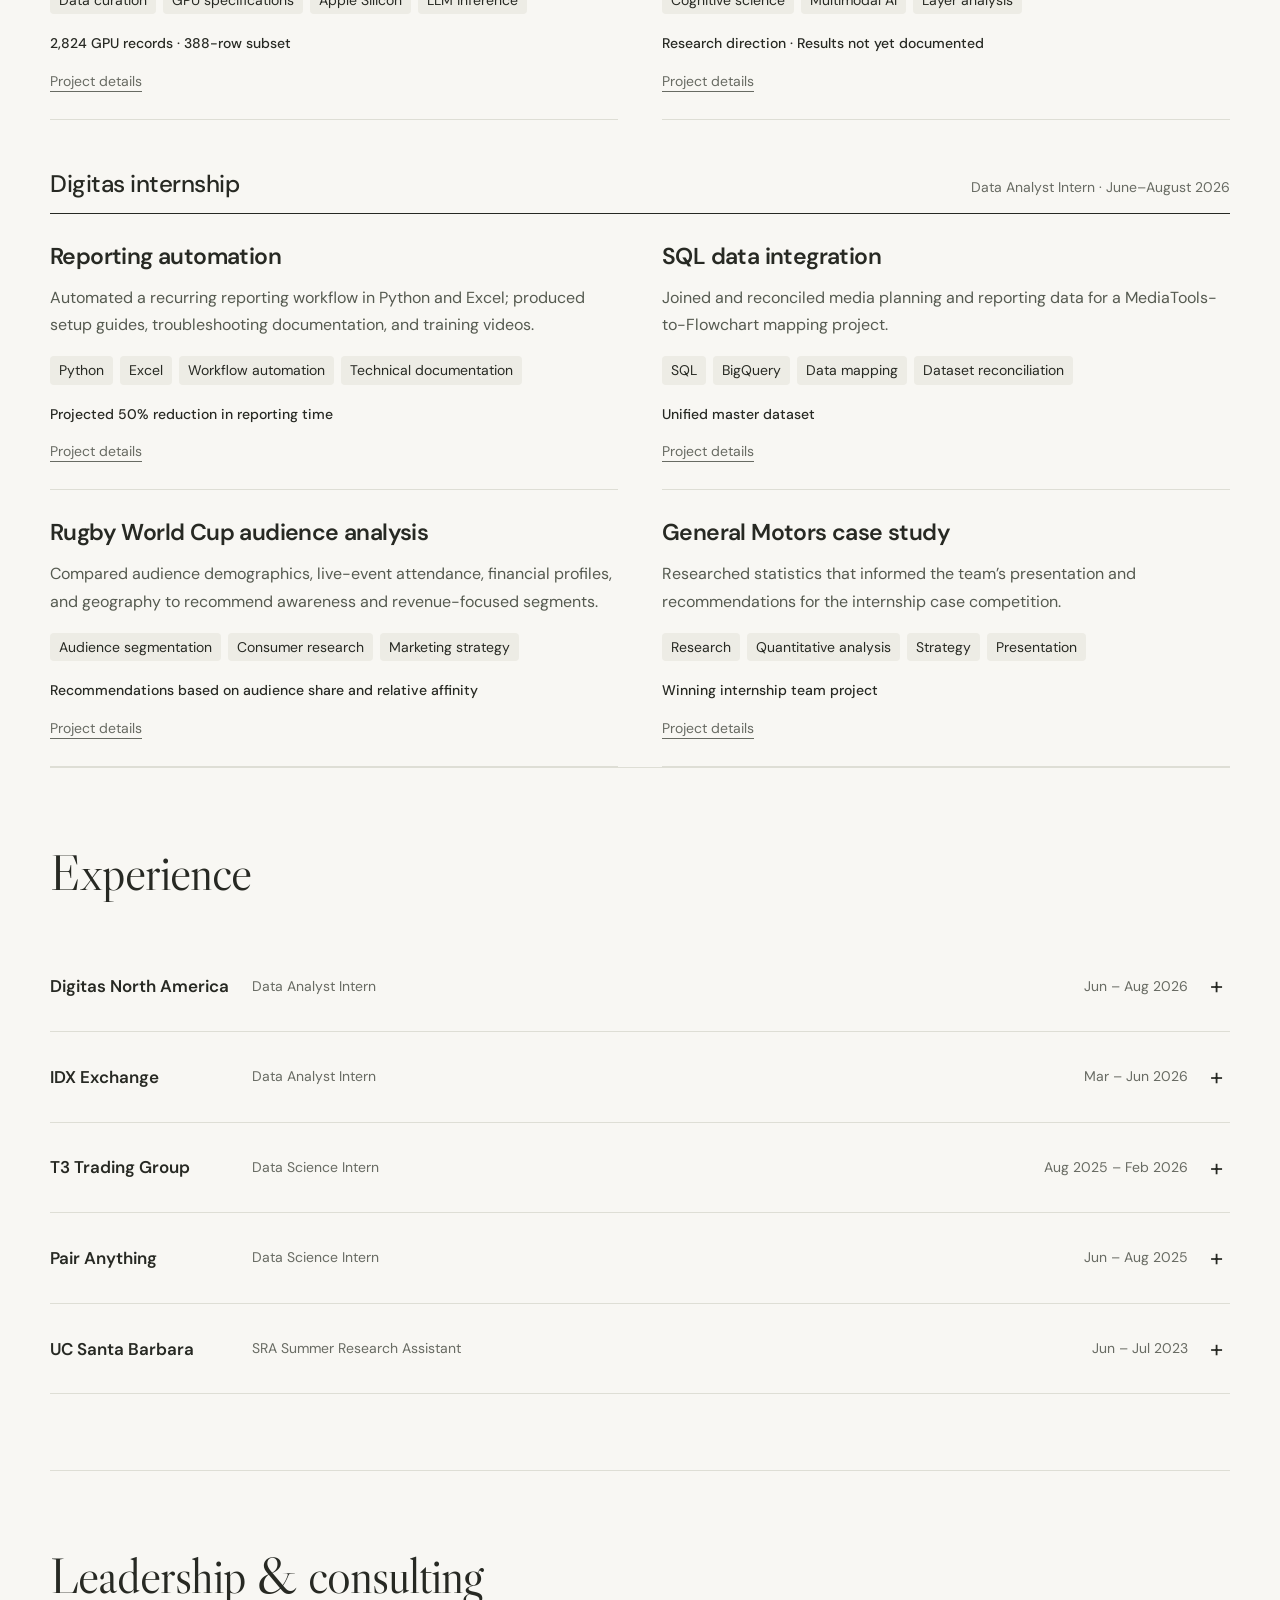
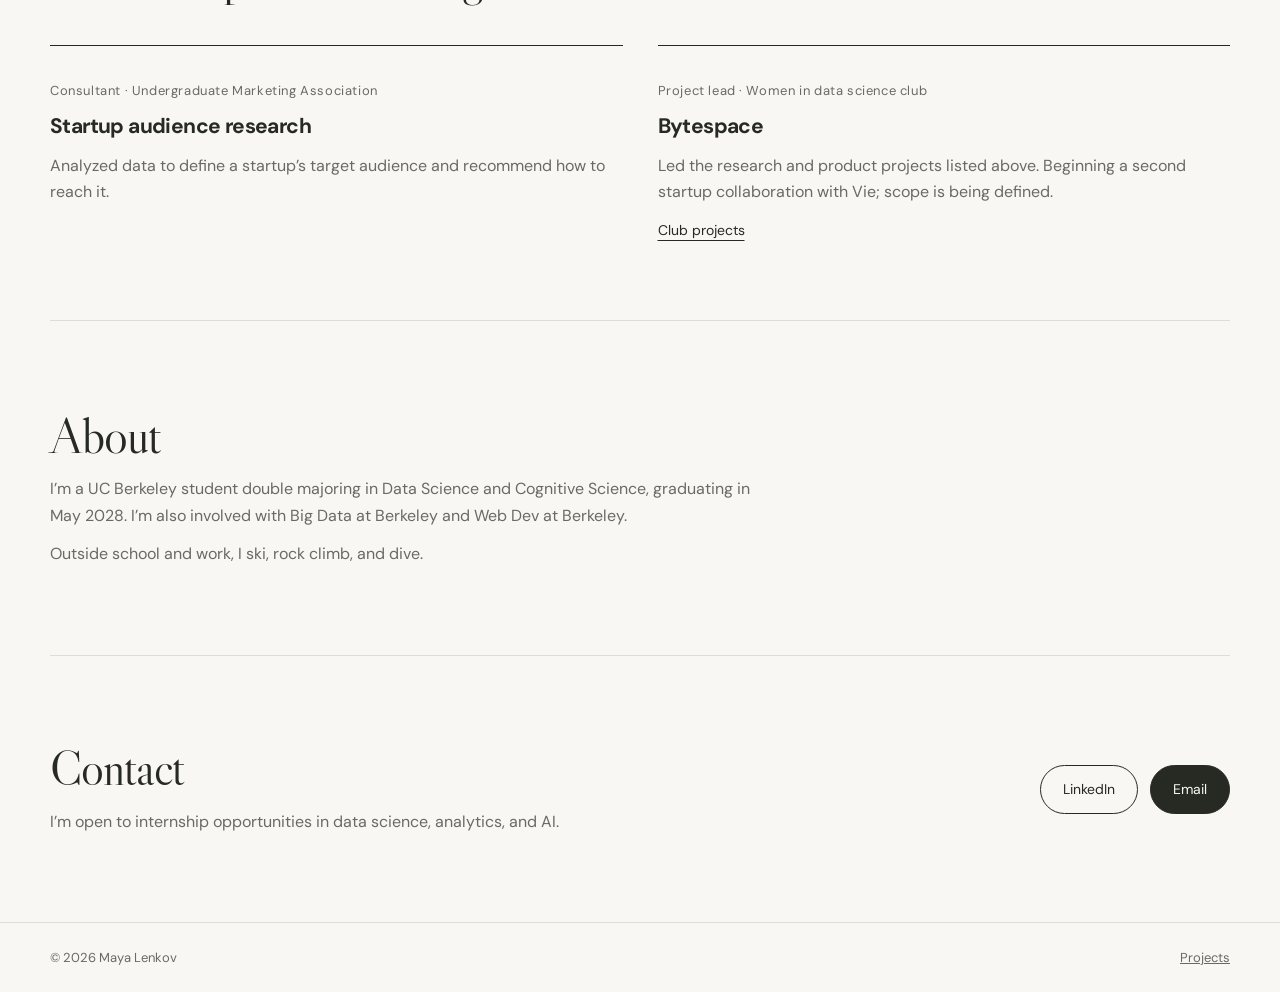
==== commit cdc467c4: "Make homepage a project directory and replace filler copy across portfolio" ====
--- a/index.html
+++ b/index.html
@@ -1,7 +1 @@
-<!doctype html><html lang="en"><head><meta charset="UTF-8"><meta name="viewport" content="width=device-width,initial-scale=1"><meta name="description" content="Maya Lenkov is a UC Berkeley Data Science and Cognitive Science student. Explore her projects, analytics experience, research, and thoughtful tools."><meta name="theme-color" content="#f8f7f3"><meta property="og:title" content="Maya Lenkov — Projects & Experience"><meta property="og:description" content="Data, thoughtful tools, and a curiosity about people. Selected work from a Berkeley Data Science and Cognitive Science student."><title>Maya Lenkov — Projects & Experience</title><link rel="icon" href="assets/favicon.svg" type="image/svg+xml"><link rel="stylesheet" href="assets/style.css"></head><body>
-<a class="skip" href="#main">Skip to content</a><header><nav class="wrap" aria-label="Main navigation"><a class="logo" href="./">maya lenkov<b>.</b></a><div class="navlinks"><a href="wicds.html">WiCDS</a><a href="personal-projects.html">Personal agents</a><a href="digitas.html">Digitas</a><a href="resume.html">Resume ↗</a><a class="navcontact" href="index.html#contact">Contact ↗</a></div></nav></header>
-<main id="main"><div class="wrap"><section class="hero" aria-labelledby="intro"><div class="eyebrow"><span class="dot"></span> UC Berkeley · Data Science + Cognitive Science</div><h1 id="intro">Curious by nature.<br>Analytical by <em>training.</em></h1><p class="hero-description">Hi, I’m Maya. I work with data, build tools, and ask questions about how things—and people—work. This portfolio goes beyond my resume through my WiCDS work, personal agent projects, and Digitas internship.</p><div class="hero-bottom"><div class="actions"><a class="button" href="#work">Explore my work <span>↓</span></a><a class="button light" href="resume.html">View resume ↗</a></div><p class="hero-note">A few projects.<br>A lot of curiosity.</p></div><div class="orbit" aria-hidden="true"><svg viewBox="0 0 220 220"><circle cx="110" cy="110" r="86" fill="none" stroke="#d7d4ca"/><ellipse cx="110" cy="110" rx="103" ry="40" fill="none" stroke="#b5aaa2" transform="rotate(-38 110 110)"/><ellipse cx="110" cy="110" rx="103" ry="40" fill="none" stroke="#b5aaa2" transform="rotate(42 110 110)"/><path d="M110 53v114M53 110h114M70 70l80 80M70 150l80-80" stroke="#cc542e" stroke-width="12"/><circle cx="110" cy="110" r="20" fill="#cc542e"/><circle cx="185" cy="55" r="10" fill="#b4a6cf"/></svg></div></section><div class="strip"><span>Analyze with care</span><span>Build with purpose</span><span>Keep asking questions</span><span>Berkeley, CA · Class of 2028</span></div>
-<section id="work" class="section"><div class="section-heading"><div><div class="eyebrow">01 / Beyond the resume</div><h2>Three areas. A deeper look.</h2></div><p>My resume gives the overview. Here, I expand on the questions, decisions, process, and evidence behind three areas of my work.</p></div><div class="category-grid"><a class="category-card tone-01" href="wicds.html"><span class="eyebrow">01 / Research & product development</span><h3>WiCDS work</h3><p>Startup collaborations through Women in Computing and Data Science: research questions, experiments, datasets, and a product skill for Bot 0.</p><p class="category-projects">Gene expression · Bot 0 email skill · Hardware datasets · Multimodal research</p><span class="textlink">Explore this area ↗</span></a><a class="category-card tone-02" href="personal-projects.html"><span class="eyebrow">02 / Tools I build for real life</span><h3>Personal agent projects</h3><p>Independent projects that turn everyday friction into useful tools, with a closer look at my design decisions and development process.</p><p class="category-projects">Internship Application Agent · Calendar Agent</p><span class="textlink">Explore this area ↗</span></a><a class="category-card tone-03" href="digitas.html"><span class="eyebrow">03 / Analytics, automation & strategy</span><h3>Digitas internship</h3><p>The work behind my summer internship: reporting automation, SQL integration, audience research, and a winning team case study.</p><p class="category-projects">Reporting automation · SQL mapping · Rugby analysis · GM case study</p><span class="textlink">Explore this area ↗</span></a></div></section><section id="experience" class="section lined"><div class="section-heading"><div><div class="eyebrow">02 / Experience</div><h2>Learning by doing.</h2></div><p>From campaign analytics to real estate data and research. Open a role for the details.</p></div><div id="experience-list"></div></section>
-<section class="section lined" id="leadership"><div class="section-heading"><div><div class="eyebrow">03 / Leadership & consulting</div><h2>Good work is collaborative.</h2></div></div><div class="club-grid"><article class="club"><div class="role">CONSULTING · UNDERGRADUATE MARKETING ASSOCIATION</div><h3>Understanding the people behind the market.</h3><p>Worked as a consultant for a small startup, using data analysis to help clarify its target audience, understand what that audience needs, and inform how to reach them.</p><div class="tags"><span>Audience research</span><span>Data analysis</span><span>Marketing strategy</span></div></article><article class="club"><div class="role">PROJECT LEAD · WOMEN IN COMPUTING AND DATA SCIENCE</div><h3>Research across disciplines.</h3><h4>Bytespace</h4><p>Led startup project work spanning genetics and consciousness research, including how multimodal AI integrates information compared with humans. Compiled hardware datasets and wrote an email summarization skill for Bot 0.</p><a class="textlink" href="wicds.html">Explore my WiCDS work ↗</a><h4>Vie · New collaboration</h4><p>Beginning a new startup collaboration through WiCDS. Project scope is being defined.</p><div class="tags"><span>Research</span><span>Project leadership</span><span>AI</span></div></article></div></section>
-<section id="about" class="section"><div class="about-section"><div><div class="eyebrow">04 / A little about me</div><h2>Different questions.<br>A connected perspective.</h2></div><div><p>I’m a junior at UC Berkeley double majoring in Data Science and Cognitive Science, graduating in May 2028.</p><p>I like moving between the technical details and the bigger picture: understanding a dataset, building a practical tool, and thinking about how someone will actually use the result. My experiences span analytics, automation, research, and consulting, and I’m open to applying that mix to new problems and industries.</p><p>Outside of work and school, I enjoy skiing, rock climbing, and exploring the ocean through diving.</p><div class="about-aside">Also involved with Big Data at Berkeley and Web Dev at Berkeley.</div></div></div></section>
-<section id="contact" class="contact"><div><div class="eyebrow">Let’s connect</div><h2>There’s more to explore.</h2><p>I’m open to internship opportunities and conversations about interesting work.</p></div><div class="actions"><a class="button light" href="https://www.linkedin.com/in/maya-lenkov/" target="_blank" rel="noopener noreferrer">LinkedIn ↗</a><a class="button" href="https://mail.google.com/mail/?view=cm&amp;fs=1&amp;to=maya_lenkov%40berkeley.edu" target="_blank" rel="noopener noreferrer">Email me in Gmail ↗</a></div></section></div></main><footer><div class="wrap footer-inner"><span>© <span id="year">2026</span> Maya Lenkov</span><span>Made with curiosity. Always a work in progress.</span></div></footer><script src="assets/experience.js"></script></body></html>
+<!doctype html><html lang="en"><head><meta charset="UTF-8"><meta name="viewport" content="width=device-width,initial-scale=1"><meta name="description" content="Maya Lenkov — UC Berkeley Data Science and Cognitive Science. AI agents, statistical research, Python automation, SQL, and audience analysis."><meta name="theme-color" content="#f8f7f3"><title>Projects & Experience — Maya Lenkov</title><link rel="icon" href="assets/favicon.svg" type="image/svg+xml"><link rel="stylesheet" href="assets/style.css"></head><body><a class="skip" href="#main">Skip to content</a><header><nav class="wrap" aria-label="Main navigation"><a class="logo" href="index.html">maya lenkov<b>.</b></a><div class="navlinks"><a href="index.html#work">Projects</a><a href="wicds.html">Women in data science club</a><a href="resume.html">Resume</a><a href="index.html#contact">Contact</a></div></nav></header><main id="main" class="wrap"><section class="home-intro" aria-labelledby="intro"><p class="eyebrow">Maya Lenkov · UC Berkeley</p><h1 id="intro">Data science,<br>research & automation.</h1><p class="home-lead">I study Data Science and Cognitive Science at UC Berkeley. My work includes Python data pipelines, AI agents, statistical analysis, and audience research.</p><div class="actions"><a class="button" href="#work">View projects</a><a class="button light" href="resume.html">Resume</a></div></section><section id="work" class="project-directory" aria-labelledby="projects-title"><div class="directory-heading"><h2 id="projects-title">Projects</h2><nav class="project-jumps" aria-label="Project groups"><a href="#personal">Personal projects</a><a href="#club">Club projects</a><a href="#digitas">Digitas</a></nav></div><section class="project-group" id="personal" aria-labelledby="personal-title"><div class="group-heading"><h3 id="personal-title">Personal projects</h3></div><div class="project-summaries"><a class="project-summary" href="internship-agent.html"><h4>Internship Application Agent</h4><p>Built a local portal and Chrome extension to discover roles, prepare forms, review generated writing, and track applications.</p><div class="project-tools"><span>Python</span><span>FastAPI</span><span>SQLite</span><span>Chrome extension</span><span>LLM APIs</span></div><p class="project-result">49 focused tests passed · User submits applications</p><span class="project-detail">Project details</span></a><a class="project-summary" href="calendar-agent.html"><h4>Calendar Agent</h4><p>Built a macOS planner that fits tasks around calendar events, meals, and travel, then learns duration estimates from completed sessions.</p><div class="project-tools"><span>SwiftUI</span><span>Google Calendar API</span><span>OAuth</span><span>Scheduling</span></div><p class="project-result">7 core-logic checks passed</p><span class="project-detail">Project details</span></a></div></section><section class="project-group" id="club" aria-labelledby="club-title"><div class="group-heading"><h3 id="club-title">Women in data science club</h3><p>Project lead · Bytespace collaboration</p></div><div class="project-summaries"><a class="project-summary" href="bytespace.html#genomics"><h4>Gene-expression analysis</h4><p>Compared Enformer predictions with measured expression across 30 genes using tissue-specific tracks and shuffled baselines.</p><div class="project-tools"><span>Enformer</span><span>Modal GPU compute</span><span>Pearson &amp; Spearman</span><span>1,000 permutations</span></div><p class="project-result">Exploratory result · No statistically significant association established</p><span class="project-detail">Project details</span></a><a class="project-summary" href="bytespace.html#bot0-email"><h4>Bot 0 email skill</h4><p>Wrote a Gmail summarization workflow for Bytespace: scope retrieval, rank urgency, flag missing information, and list action items.</p><div class="project-tools"><span>Gmail</span><span>Composio</span><span>Agent workflows</span><span>Prompt design</span></div><p class="project-result">Recorded validation: single-message summary and 30-email digest</p><span class="project-detail">Project details</span></a><a class="project-summary" href="bytespace.html#hardware"><h4>GPU & Apple Silicon datasets</h4><p>Curated 2,824 GPU records and a 388-row LLM-focused subset, with source provenance and separate runtime measurements.</p><div class="project-tools"><span>Data curation</span><span>GPU specifications</span><span>Apple Silicon</span><span>LLM inference</span></div><p class="project-result">2,824 GPU records · 388-row subset</p><span class="project-detail">Project details</span></a><a class="project-summary" href="bytespace.html#multimodal"><h4>Multimodal integration research</h4><p>Developed research questions about where models combine text and images, and how binding errors compare with human perception.</p><div class="project-tools"><span>Cognitive science</span><span>Multimodal AI</span><span>Layer analysis</span></div><p class="project-result">Research direction · Results not yet documented</p><span class="project-detail">Project details</span></a></div></section><section class="project-group" id="digitas" aria-labelledby="digitas-title"><div class="group-heading"><h3 id="digitas-title">Digitas internship</h3><p>Data Analyst Intern · June–August 2026</p></div><div class="project-summaries"><a class="project-summary" href="digitas.html#automation"><h4>Reporting automation</h4><p>Automated a recurring reporting workflow in Python and Excel; produced setup guides, troubleshooting documentation, and training videos.</p><div class="project-tools"><span>Python</span><span>Excel</span><span>Workflow automation</span><span>Technical documentation</span></div><p class="project-result">Projected 50% reduction in reporting time</p><span class="project-detail">Project details</span></a><a class="project-summary" href="digitas.html#sql"><h4>SQL data integration</h4><p>Joined and reconciled media planning and reporting data for a MediaTools-to-Flowchart mapping project.</p><div class="project-tools"><span>SQL</span><span>BigQuery</span><span>Data mapping</span><span>Dataset reconciliation</span></div><p class="project-result">Unified master dataset</p><span class="project-detail">Project details</span></a><a class="project-summary" href="digitas.html#rugby"><h4>Rugby World Cup audience analysis</h4><p>Compared audience demographics, live-event attendance, financial profiles, and geography to recommend awareness and revenue-focused segments.</p><div class="project-tools"><span>Audience segmentation</span><span>Consumer research</span><span>Marketing strategy</span></div><p class="project-result">Recommendations based on audience share and relative affinity</p><span class="project-detail">Project details</span></a><a class="project-summary" href="digitas.html#gm"><h4>General Motors case study</h4><p>Researched statistics that informed the team’s presentation and recommendations for the internship case competition.</p><div class="project-tools"><span>Research</span><span>Quantitative analysis</span><span>Strategy</span><span>Presentation</span></div><p class="project-result">Winning internship team project</p><span class="project-detail">Project details</span></a></div></section></section><section id="experience" class="section lined"><div class="section-heading"><h2>Experience</h2></div><div id="experience-list"></div></section><section id="leadership" class="section lined"><div class="section-heading"><h2>Leadership & consulting</h2></div><div class="club-grid"><article class="club"><p class="role">Consultant · Undergraduate Marketing Association</p><h3>Startup audience research</h3><p>Analyzed data to define a startup’s target audience and recommend how to reach it.</p></article><article class="club"><p class="role">Project lead · Women in data science club</p><h3>Bytespace</h3><p>Led the research and product projects listed above. Beginning a second startup collaboration with Vie; scope is being defined.</p><a class="textlink" href="wicds.html">Club projects</a></article></div></section><section id="about" class="section lined"><div class="about-copy"><h2>About</h2><p>I’m a UC Berkeley student double majoring in Data Science and Cognitive Science, graduating in May 2028. I’m also involved with Big Data at Berkeley and Web Dev at Berkeley.</p><p>Outside school and work, I ski, rock climb, and dive.</p></div></section><section id="contact" class="contact lined"><div><h2>Contact</h2><p>I’m open to internship opportunities in data science, analytics, and AI.</p></div><div class="actions"><a class="button light" href="https://www.linkedin.com/in/maya-lenkov/" target="_blank" rel="noopener noreferrer">LinkedIn</a><a class="button" href="https://mail.google.com/mail/?view=cm&amp;fs=1&amp;to=maya_lenkov%40berkeley.edu" target="_blank" rel="noopener noreferrer">Email</a></div></section></main><footer><div class="wrap footer-inner"><span>© <span id="year">2026</span> Maya Lenkov</span><a href="index.html#work">Projects</a></div></footer><script src="assets/experience.js"></script></body></html>
--- a/assets/style.css
+++ b/assets/style.css
@@ -1,5 +1,5 @@
 @import url('https://fonts.googleapis.com/css2?family=DM+Sans:wght@400;500;600;700&family=Libre+Caslon+Display&display=swap');
-:root{--paper:#f8f7f3;--ink:#272923;--muted:#686b63;--line:#deded5;--purple:#e8e4f2;--orange:#cc542e;--green:#e4e9da;--serif:'Libre Caslon Display',Georgia,serif;--sans:'DM Sans',Arial,sans-serif}*{box-sizing:border-box}html{scroll-behavior:smooth;scroll-padding-top:90px}body{margin:0;background:var(--paper);color:var(--ink);font-family:var(--sans);font-size:16px;line-height:1.65}a{color:inherit}button{font:inherit;color:inherit}a,button{-webkit-tap-highlight-color:transparent}a:focus-visible,button:focus-visible,summary:focus-visible{outline:3px solid var(--orange);outline-offset:5px}.wrap{width:min(1180px,calc(100% - 80px));margin:auto}.skip{position:fixed;top:-80px;left:10px;background:white;padding:10px;z-index:100}.skip:focus{top:10px}header{border-bottom:1px solid var(--line);position:sticky;top:0;z-index:20;background:rgba(248,247,243,.97)}nav{height:84px;display:flex;align-items:center;justify-content:space-between;gap:25px}.logo{font-weight:700;text-decoration:none;letter-spacing:-.7px;font-size:21px}.logo b{color:var(--orange)}.navlinks{display:flex;gap:28px;align-items:center}.navlinks a{font-size:13px;text-decoration:none}.navlinks a:hover,.textlink:hover{color:var(--orange)}.navlinks .navcontact{border:1px solid var(--ink);padding:8px 17px;border-radius:30px}.eyebrow{font-size:11px;letter-spacing:1.7px;text-transform:uppercase;font-weight:600;display:flex;gap:11px;align-items:center}.dot{width:7px;height:7px;background:var(--orange);border-radius:50%;display:inline-block}.hero{padding:83px 0 62px;position:relative}.hero h1{font-family:var(--serif);font-weight:400;font-size:clamp(60px,7.7vw,108px);line-height:1.02;letter-spacing:-3px;margin:30px 0}.hero h1 em{font-weight:400;color:var(--orange)}.hero-description{max-width:550px;color:var(--muted);font-size:17px;line-height:1.8}.hero-bottom{display:flex;justify-content:space-between;align-items:end;gap:30px;margin-top:30px}.hero-note{font-size:12px;color:var(--muted);max-width:200px}.button{display:inline-flex;gap:25px;align-items:center;background:var(--ink);color:var(--paper);padding:12px 22px;border-radius:30px;text-decoration:none;font-size:13px;cursor:pointer;border:1px solid var(--ink)}.button:hover{background:var(--orange);border-color:var(--orange)}.button.light{background:transparent;color:var(--ink)}.button.light:hover{background:var(--purple);border-color:var(--ink)}.actions{display:flex;gap:12px;align-items:center;flex-wrap:wrap}.orbit{position:absolute;right:18px;top:30px;width:160px;height:160px;transform:rotate(-12deg)}.orbit svg{width:100%;height:100%;overflow:visible}.strip{border-top:1px solid var(--line);border-bottom:1px solid var(--line);display:flex;justify-content:space-between;padding:20px 0;font-size:11px;text-transform:uppercase;letter-spacing:1.3px;gap:15px;color:var(--muted)}.section{padding:76px 0}.section-heading{display:flex;justify-content:space-between;align-items:end;margin-bottom:30px;gap:20px}h2{font-family:var(--serif);font-size:50px;line-height:1.15;font-weight:400;letter-spacing:-1px;margin:10px 0}h3{font-size:23px;line-height:1.3;letter-spacing:-.6px;margin:12px 0}p{margin:12px 0}.section-heading>p{font-size:13px;color:var(--muted);max-width:300px}.project-grid{display:grid;grid-template-columns:1fr 1fr;gap:36px 26px}.project-card{display:block;text-decoration:none}.project-card.featured{grid-column:1/-1;display:grid;grid-template-columns:1.25fr 1fr;background:var(--purple);border-radius:8px;overflow:hidden}.project-card .visual{height:285px;overflow:hidden;border-radius:7px;position:relative;display:flex;align-items:center;justify-content:center;transition:transform .25s}.project-card:hover .visual{transform:translateY(-4px)}.featured .visual{height:360px;border-radius:0;border-right:1px solid #d3cede}.project-copy{padding:18px 0 0}.featured .project-copy{padding:48px 38px;align-self:center}.project-copy p{font-size:14px;color:var(--muted)}.tags{display:flex;gap:6px;flex-wrap:wrap;margin-top:19px}.tags span{font-size:10px;padding:4px 10px;border:1px solid #bfc0b4;border-radius:30px}.project-title{display:flex;justify-content:space-between;align-items:center;gap:20px}.arrow{font-size:25px;font-weight:400;transition:transform .2s}.project-card:hover .arrow{transform:translate(3px,-3px)}.status{font-size:10px;font-weight:600;letter-spacing:1.4px;text-transform:uppercase}.visual-label{position:absolute;bottom:14px;left:20px;font-size:9px;letter-spacing:1.3px;text-transform:uppercase;color:#575c53}.desk{width:78%;background:#fbfaf7;box-shadow:0 16px 35px #50476616;border-radius:8px;transform:rotate(-3deg);padding:18px;max-width:380px}.desk-head{display:flex;justify-content:space-between;border-bottom:1px solid var(--line);padding-bottom:11px;font-size:11px}.desk-head b{font-size:14px}.desk-tabs{display:flex;gap:16px;font-size:9px;margin:15px 0}.desk-tabs span:first-child{background:var(--purple);padding:2px 8px;border-radius:10px}.desk-row{display:flex;gap:12px;align-items:center;background:white;border:1px solid #e9e7e0;padding:12px;margin:7px 0;border-radius:5px;font-size:10px}.desk-row i{width:26px;height:26px;background:var(--green);display:grid;place-items:center;font-style:normal;border-radius:5px}.desk-row small{display:block;color:var(--muted);font-size:9px}.desk-row .check{margin-left:auto;color:#577049}.calvisual{background:var(--green)}.calendar{background:#fafbf7;border:1px solid #cfd6c4;width:260px;padding:18px 22px;transform:rotate(4deg);border-radius:6px;box-shadow:0 12px 30px #35412e12}.calendar strong{font-family:var(--serif);font-size:26px;font-weight:400}.cal-event{font-size:10px;margin:8px 0 8px 30px;padding:8px 10px;background:#e3ded4;border-left:2px solid #a7907b;border-radius:3px;position:relative}.cal-event:before{content:attr(data-time);position:absolute;left:-32px;font-size:8px}.cal-event.lilac{background:var(--purple);border-color:#9d8fbc}.cal-event.meal{background:transparent;border:1px dashed #c9cdbc;color:var(--muted);padding:4px 10px}.petvisual{background:#f1dfd3}.pet-scene{position:relative;text-align:center;width:100%}.bubble{background:#fffcf8;border-radius:14px;padding:12px 17px;display:inline-block;font-size:12px;box-shadow:0 4px 15px #8e5b3910;transform:rotate(-4deg);margin-bottom:14px}.pet{display:block;width:106px;height:105px;margin:auto}.pet-ground{width:150px;height:12px;border-radius:50%;background:#dbc2ae;margin:-8px auto 0}.mini-label{margin-top:12px;font-size:10px;color:#7e6253}.lined{border-top:1px solid var(--line)}.exp-row{border-bottom:1px solid var(--line)}summary{cursor:pointer;list-style:none;display:grid;grid-template-columns:180px 1fr 170px 20px;gap:22px;align-items:center;padding:25px 0}summary::-webkit-details-marker{display:none}.exp-company{font-weight:600;font-size:17px}.exp-role,.exp-date{font-size:12px;color:var(--muted)}.exp-date{text-align:right}.plus{font-size:24px;font-weight:400}details[open] .plus{transform:rotate(45deg)}.exp-body{padding:0 45px 28px 202px;max-width:1050px;font-size:14px;color:var(--muted)}.exp-body ul{padding-left:18px}.exp-body li{margin:9px 0}.textlink{font-size:12px;text-underline-offset:5px}.notice{background:#ecebe5;border-radius:5px;padding:15px 18px;font-size:12px;margin-top:18px;color:#5b5e55}.club-grid{display:grid;grid-template-columns:1fr 1fr;gap:35px}.club{border-top:1px solid var(--ink);padding-top:22px}.club p{font-size:14px;color:var(--muted)}.club h3{font-size:21px}.club .role{font-size:11px;letter-spacing:.6px}.club h4{font-size:14px;margin-bottom:5px}.about-section{background:#eeeee6;border-radius:8px;padding:48px;display:grid;grid-template-columns:.85fr 1.3fr;gap:60px}.about-section h2{font-size:48px}.about-section p{font-size:15px;color:#555a50}.about-aside{border-top:1px solid #c8cbbf;padding-top:17px;margin-top:25px;font-size:12px;color:var(--muted)}.contact{padding:75px 0;display:flex;justify-content:space-between;gap:30px;align-items:center}.contact h2{font-size:62px}.contact p{color:var(--muted);font-size:14px}footer{border-top:1px solid var(--line);padding:24px 0;font-size:11px;color:var(--muted)}.footer-inner{display:flex;justify-content:space-between;gap:20px}.case-hero{padding:60px 0 45px;max-width:900px}.back{font-size:12px;color:var(--muted);text-decoration:none}.case-hero h1{font-family:var(--serif);font-size:clamp(48px,6vw,82px);line-height:1.05;font-weight:400;letter-spacing:-1.5px;margin:28px 0}.case-hero .lead{font-size:19px;max-width:730px;color:var(--muted)}.case-meta{display:grid;grid-template-columns:repeat(3,1fr);padding:24px 0;border-block:1px solid var(--line);gap:20px;margin-bottom:45px}.case-meta small{display:block;font-size:10px;text-transform:uppercase;letter-spacing:1.3px;color:var(--muted);margin-bottom:5px}.case-meta span{font-size:13px}.case-layout{display:grid;grid-template-columns:210px 1fr;gap:60px;padding-bottom:70px}.case-aside{font-size:12px;color:var(--muted)}.case-aside a{display:block;margin:15px 0;text-decoration:none}.case-content{max-width:760px}.case-content section{margin-bottom:45px;scroll-margin-top:110px}.case-content h2{font-size:34px}.case-content p,.case-content li{font-size:15px;color:#5c6057}.case-content li{margin:10px 0}.workflow{display:grid;grid-template-columns:repeat(3,1fr);gap:12px;margin-top:25px}.workflow>div{background:var(--purple);border-radius:5px;padding:20px 16px}.workflow b{font-size:11px;display:block;margin-bottom:12px;color:#7c6a91}.workflow strong{font-size:15px;display:block}.workflow p{font-size:12px;margin-bottom:0}.evidence{border:1px solid var(--line);padding:22px;border-radius:6px}.evidence .eyebrow{margin-bottom:10px}.evidence p{font-size:13px}.resume-sheet{max-width:880px;margin:45px auto;background:white;padding:60px;border:1px solid var(--line)}.resume-sheet h1{font-size:34px;margin:0}.resume-sheet h2{font:600 13px var(--sans);letter-spacing:1px;border-bottom:1px solid var(--line);padding:20px 0 8px;margin-top:18px;text-transform:uppercase}.resume-sheet h3{font-size:15px;margin-bottom:5px}.resume-sheet p,.resume-sheet li{font-size:12px}.resume-sheet ul{padding-left:18px}.resume-toolbar{display:flex;justify-content:space-between;align-items:center;padding-top:30px}.hidden{display:none}@media(min-width:1500px){.hero{padding-top:100px;padding-bottom:80px}}@media(max-width:900px){.wrap{width:calc(100% - 44px)}.orbit{width:120px;height:120px;right:0;top:25px}.hero h1{max-width:600px;font-size:75px}.hero-description{max-width:460px}.featured .project-copy{padding:30px 25px}.featured .visual{height:340px}.project-card.featured{grid-template-columns:1fr 1fr}summary{grid-template-columns:150px 1fr 125px 18px;gap:15px}.exp-body{padding-left:165px}.case-layout{grid-template-columns:150px 1fr;gap:25px}.workflow{grid-template-columns:1fr}.about-section{padding:35px;gap:30px}}@media(max-width:650px){.wrap{width:calc(100% - 36px)}nav{height:70px}.logo{font-size:18px}.navlinks{gap:15px}.navlinks a{font-size:11px}.navlinks .navcontact{display:none}.hero{padding:46px 0}.hero h1{font-size:58px;letter-spacing:-1.8px;margin-top:25px}.orbit{display:none}.eyebrow{font-size:9px;letter-spacing:1.1px}.hero-description{font-size:15px}.hero-note{display:none}.strip{font-size:9px;letter-spacing:.3px;flex-wrap:wrap;justify-content:start;gap:10px 22px}.section{padding:50px 0}.section-heading{display:block;margin-bottom:22px}h2{font-size:42px}.section-heading>p{max-width:none}.project-grid{grid-template-columns:1fr;gap:28px}.project-card.featured{display:block}.featured .visual{height:275px;border-right:0;border-bottom:1px solid #d3cede}.featured .project-copy{padding:26px}.project-card .visual{height:260px}.project-copy{padding-top:14px}.project-copy h3{font-size:22px}summary{grid-template-columns:1fr 20px;gap:3px;padding:22px 0}.exp-company{grid-column:1}.exp-role{grid-column:1}.exp-date{grid-column:1;text-align:left;font-size:10px}.plus{grid-column:2;grid-row:1/4}.exp-body{padding:0 0 22px}.club-grid{grid-template-columns:1fr;gap:28px}.about-section{grid-template-columns:1fr;padding:26px;gap:5px}.about-section h2{font-size:40px}.contact{padding:55px 0;display:block}.contact h2{font-size:49px}.contact .actions{margin-top:25px}.footer-inner{font-size:10px}.case-hero{padding-top:35px}.case-hero h1{font-size:54px}.case-hero .lead{font-size:17px}.case-meta{grid-template-columns:1fr;gap:14px}.case-meta small{margin-bottom:1px}.case-layout{display:block}.case-aside{display:none}.case-content h2{font-size:33px}.resume-sheet{padding:25px;margin:25px 0}.resume-toolbar .button{padding:9px 12px;font-size:11px}}@media(prefers-reduced-motion:reduce){html{scroll-behavior:auto}*{transition:none!important}}@media print{header,footer,.resume-toolbar,.skip{display:none}.wrap{width:100%}body{background:white}.resume-sheet{border:0;padding:0;margin:0;max-width:none}.resume-sheet h2{break-after:avoid}.resume-sheet h3{break-after:avoid}a{text-decoration:none}}
+:root{--paper:#f8f7f3;--ink:#272923;--muted:#686b63;--line:#deded5;--purple:#e8e4f2;--orange:#cc542e;--green:#e4e9da;--serif:'Libre Caslon Display',Georgia,serif;--sans:'DM Sans',Arial,sans-serif}*{box-sizing:border-box}html{scroll-behavior:smooth;scroll-padding-top:90px}body{margin:0;background:var(--paper);color:var(--ink);font-family:var(--sans);font-size:16px;line-height:1.65}a{color:inherit}button{font:inherit;color:inherit}a,button{-webkit-tap-highlight-color:transparent}a:focus-visible,button:focus-visible,summary:focus-visible{outline:3px solid var(--orange);outline-offset:5px}.wrap{width:min(1180px,calc(100% - 80px));margin:auto}.skip{position:fixed;top:-80px;left:10px;background:white;padding:10px;z-index:100}.skip:focus{top:10px}header{border-bottom:1px solid var(--line);position:sticky;top:0;z-index:20;background:rgba(248,247,243,.97)}nav{height:84px;display:flex;align-items:center;justify-content:space-between;gap:25px}.logo{font-weight:700;text-decoration:none;letter-spacing:-.7px;font-size:21px}.logo b{color:var(--orange)}.navlinks{display:flex;gap:28px;align-items:center}.navlinks a{font-size:13px;text-decoration:none}.navlinks a:hover,.textlink:hover{color:var(--orange)}.navlinks .navcontact{border:1px solid var(--ink);padding:8px 17px;border-radius:30px}.eyebrow{font-size:11px;letter-spacing:1.7px;text-transform:uppercase;font-weight:600;display:flex;gap:11px;align-items:center}.dot{width:7px;height:7px;background:var(--orange);border-radius:50%;display:inline-block}.hero{padding:83px 0 62px;position:relative}.hero h1{font-family:var(--serif);font-weight:400;font-size:clamp(60px,7.7vw,108px);line-height:1.02;letter-spacing:-3px;margin:30px 0}.hero h1 em{font-weight:400;color:var(--orange)}.hero-description{max-width:550px;color:var(--muted);font-size:17px;line-height:1.8}.hero-bottom{display:flex;justify-content:space-between;align-items:end;gap:30px;margin-top:30px}.hero-note{font-size:12px;color:var(--muted);max-width:200px}.button{display:inline-flex;gap:25px;align-items:center;background:var(--ink);color:var(--paper);padding:12px 22px;border-radius:30px;text-decoration:none;font-size:13px;cursor:pointer;border:1px solid var(--ink)}.button:hover{background:var(--orange);border-color:var(--orange)}.button.light{background:transparent;color:var(--ink)}.button.light:hover{background:var(--purple);border-color:var(--ink)}.actions{display:flex;gap:12px;align-items:center;flex-wrap:wrap}.orbit{position:absolute;right:18px;top:30px;width:160px;height:160px;transform:rotate(-12deg)}.orbit svg{width:100%;height:100%;overflow:visible}.strip{border-top:1px solid var(--line);border-bottom:1px solid var(--line);display:flex;justify-content:space-between;padding:20px 0;font-size:11px;text-transform:uppercase;letter-spacing:1.3px;gap:15px;color:var(--muted)}.section{padding:76px 0}.section-heading{display:flex;justify-content:space-between;align-items:end;margin-bottom:30px;gap:20px}h2{font-family:var(--serif);font-size:50px;line-height:1.15;font-weight:400;letter-spacing:-1px;margin:10px 0}h3{font-size:23px;line-height:1.3;letter-spacing:-.6px;margin:12px 0}p{margin:12px 0}.section-heading>p{font-size:13px;color:var(--muted);max-width:300px}.project-grid{display:grid;grid-template-columns:1fr 1fr;gap:36px 26px}.project-card{display:block;text-decoration:none}.project-card.featured{grid-column:1/-1;display:grid;grid-template-columns:1.25fr 1fr;background:var(--purple);border-radius:8px;overflow:hidden}.project-card .visual{height:285px;overflow:hidden;border-radius:7px;position:relative;display:flex;align-items:center;justify-content:center;transition:transform .25s}.project-card:hover .visual{transform:translateY(-4px)}.featured .visual{height:360px;border-radius:0;border-right:1px solid #d3cede}.project-copy{padding:18px 0 0}.featured .project-copy{padding:48px 38px;align-self:center}.project-copy p{font-size:14px;color:var(--muted)}.tags{display:flex;gap:6px;flex-wrap:wrap;margin-top:19px}.tags span{font-size:10px;padding:4px 10px;border:1px solid #bfc0b4;border-radius:30px}.project-title{display:flex;justify-content:space-between;align-items:center;gap:20px}.arrow{font-size:25px;font-weight:400;transition:transform .2s}.project-card:hover .arrow{transform:translate(3px,-3px)}.status{font-size:10px;font-weight:600;letter-spacing:1.4px;text-transform:uppercase}.visual-label{position:absolute;bottom:14px;left:20px;font-size:9px;letter-spacing:1.3px;text-transform:uppercase;color:#575c53}.desk{width:78%;background:#fbfaf7;box-shadow:0 16px 35px #50476616;border-radius:8px;transform:rotate(-3deg);padding:18px;max-width:380px}.desk-head{display:flex;justify-content:space-between;border-bottom:1px solid var(--line);padding-bottom:11px;font-size:11px}.desk-head b{font-size:14px}.desk-tabs{display:flex;gap:16px;font-size:9px;margin:15px 0}.desk-tabs span:first-child{background:var(--purple);padding:2px 8px;border-radius:10px}.desk-row{display:flex;gap:12px;align-items:center;background:white;border:1px solid #e9e7e0;padding:12px;margin:7px 0;border-radius:5px;font-size:10px}.desk-row i{width:26px;height:26px;background:var(--green);display:grid;place-items:center;font-style:normal;border-radius:5px}.desk-row small{display:block;color:var(--muted);font-size:9px}.desk-row .check{margin-left:auto;color:#577049}.calvisual{background:var(--green)}.calendar{background:#fafbf7;border:1px solid #cfd6c4;width:260px;padding:18px 22px;transform:rotate(4deg);border-radius:6px;box-shadow:0 12px 30px #35412e12}.calendar strong{font-family:var(--serif);font-size:26px;font-weight:400}.cal-event{font-size:10px;margin:8px 0 8px 30px;padding:8px 10px;background:#e3ded4;border-left:2px solid #a7907b;border-radius:3px;position:relative}.cal-event:before{content:attr(data-time);position:absolute;left:-32px;font-size:8px}.cal-event.lilac{background:var(--purple);border-color:#9d8fbc}.cal-event.meal{background:transparent;border:1px dashed #c9cdbc;color:var(--muted);padding:4px 10px}.lined{border-top:1px solid var(--line)}.exp-row{border-bottom:1px solid var(--line)}summary{cursor:pointer;list-style:none;display:grid;grid-template-columns:180px 1fr 170px 20px;gap:22px;align-items:center;padding:25px 0}summary::-webkit-details-marker{display:none}.exp-company{font-weight:600;font-size:17px}.exp-role,.exp-date{font-size:12px;color:var(--muted)}.exp-date{text-align:right}.plus{font-size:24px;font-weight:400}details[open] .plus{transform:rotate(45deg)}.exp-body{padding:0 45px 28px 202px;max-width:1050px;font-size:14px;color:var(--muted)}.exp-body ul{padding-left:18px}.exp-body li{margin:9px 0}.textlink{font-size:12px;text-underline-offset:5px}.notice{background:#ecebe5;border-radius:5px;padding:15px 18px;font-size:12px;margin-top:18px;color:#5b5e55}.club-grid{display:grid;grid-template-columns:1fr 1fr;gap:35px}.club{border-top:1px solid var(--ink);padding-top:22px}.club p{font-size:14px;color:var(--muted)}.club h3{font-size:21px}.club .role{font-size:11px;letter-spacing:.6px}.club h4{font-size:14px;margin-bottom:5px}.about-section{background:#eeeee6;border-radius:8px;padding:48px;display:grid;grid-template-columns:.85fr 1.3fr;gap:60px}.about-section h2{font-size:48px}.about-section p{font-size:15px;color:#555a50}.about-aside{border-top:1px solid #c8cbbf;padding-top:17px;margin-top:25px;font-size:12px;color:var(--muted)}.contact{padding:75px 0;display:flex;justify-content:space-between;gap:30px;align-items:center}.contact h2{font-size:62px}.contact p{color:var(--muted);font-size:14px}footer{border-top:1px solid var(--line);padding:24px 0;font-size:11px;color:var(--muted)}.footer-inner{display:flex;justify-content:space-between;gap:20px}.case-hero{padding:60px 0 45px;max-width:900px}.back{font-size:12px;color:var(--muted);text-decoration:none}.case-hero h1{font-family:var(--serif);font-size:clamp(48px,6vw,82px);line-height:1.05;font-weight:400;letter-spacing:-1.5px;margin:28px 0}.case-hero .lead{font-size:19px;max-width:730px;color:var(--muted)}.case-meta{display:grid;grid-template-columns:repeat(3,1fr);padding:24px 0;border-block:1px solid var(--line);gap:20px;margin-bottom:45px}.case-meta small{display:block;font-size:10px;text-transform:uppercase;letter-spacing:1.3px;color:var(--muted);margin-bottom:5px}.case-meta span{font-size:13px}.case-layout{display:grid;grid-template-columns:210px 1fr;gap:60px;padding-bottom:70px}.case-aside{font-size:12px;color:var(--muted)}.case-aside a{display:block;margin:15px 0;text-decoration:none}.case-content{max-width:760px}.case-content section{margin-bottom:45px;scroll-margin-top:110px}.case-content h2{font-size:34px}.case-content p,.case-content li{font-size:15px;color:#5c6057}.case-content li{margin:10px 0}.workflow{display:grid;grid-template-columns:repeat(3,1fr);gap:12px;margin-top:25px}.workflow>div{background:var(--purple);border-radius:5px;padding:20px 16px}.workflow b{font-size:11px;display:block;margin-bottom:12px;color:#7c6a91}.workflow strong{font-size:15px;display:block}.workflow p{font-size:12px;margin-bottom:0}.evidence{border:1px solid var(--line);padding:22px;border-radius:6px}.evidence .eyebrow{margin-bottom:10px}.evidence p{font-size:13px}.resume-sheet{max-width:880px;margin:45px auto;background:white;padding:60px;border:1px solid var(--line)}.resume-sheet h1{font-size:34px;margin:0}.resume-sheet h2{font:600 13px var(--sans);letter-spacing:1px;border-bottom:1px solid var(--line);padding:20px 0 8px;margin-top:18px;text-transform:uppercase}.resume-sheet h3{font-size:15px;margin-bottom:5px}.resume-sheet p,.resume-sheet li{font-size:12px}.resume-sheet ul{padding-left:18px}.resume-toolbar{display:flex;justify-content:space-between;align-items:center;padding-top:30px}.hidden{display:none}@media(min-width:1500px){.hero{padding-top:100px;padding-bottom:80px}}@media(max-width:900px){.wrap{width:calc(100% - 44px)}.orbit{width:120px;height:120px;right:0;top:25px}.hero h1{max-width:600px;font-size:75px}.hero-description{max-width:460px}.featured .project-copy{padding:30px 25px}.featured .visual{height:340px}.project-card.featured{grid-template-columns:1fr 1fr}summary{grid-template-columns:150px 1fr 125px 18px;gap:15px}.exp-body{padding-left:165px}.case-layout{grid-template-columns:150px 1fr;gap:25px}.workflow{grid-template-columns:1fr}.about-section{padding:35px;gap:30px}}@media(max-width:650px){.wrap{width:calc(100% - 36px)}nav{height:70px}.logo{font-size:18px}.navlinks{gap:15px}.navlinks a{font-size:11px}.navlinks .navcontact{display:none}.hero{padding:46px 0}.hero h1{font-size:58px;letter-spacing:-1.8px;margin-top:25px}.orbit{display:none}.eyebrow{font-size:9px;letter-spacing:1.1px}.hero-description{font-size:15px}.hero-note{display:none}.strip{font-size:9px;letter-spacing:.3px;flex-wrap:wrap;justify-content:start;gap:10px 22px}.section{padding:50px 0}.section-heading{display:block;margin-bottom:22px}h2{font-size:42px}.section-heading>p{max-width:none}.project-grid{grid-template-columns:1fr;gap:28px}.project-card.featured{display:block}.featured .visual{height:275px;border-right:0;border-bottom:1px solid #d3cede}.featured .project-copy{padding:26px}.project-card .visual{height:260px}.project-copy{padding-top:14px}.project-copy h3{font-size:22px}summary{grid-template-columns:1fr 20px;gap:3px;padding:22px 0}.exp-company{grid-column:1}.exp-role{grid-column:1}.exp-date{grid-column:1;text-align:left;font-size:10px}.plus{grid-column:2;grid-row:1/4}.exp-body{padding:0 0 22px}.club-grid{grid-template-columns:1fr;gap:28px}.about-section{grid-template-columns:1fr;padding:26px;gap:5px}.about-section h2{font-size:40px}.contact{padding:55px 0;display:block}.contact h2{font-size:49px}.contact .actions{margin-top:25px}.footer-inner{font-size:10px}.case-hero{padding-top:35px}.case-hero h1{font-size:54px}.case-hero .lead{font-size:17px}.case-meta{grid-template-columns:1fr;gap:14px}.case-meta small{margin-bottom:1px}.case-layout{display:block}.case-aside{display:none}.case-content h2{font-size:33px}.resume-sheet{padding:25px;margin:25px 0}.resume-toolbar .button{padding:9px 12px;font-size:11px}}@media(prefers-reduced-motion:reduce){html{scroll-behavior:auto}*{transition:none!important}}@media print{header,footer,.resume-toolbar,.skip{display:none}.wrap{width:100%}body{background:white}.resume-sheet{border:0;padding:0;margin:0;max-width:none}.resume-sheet h2{break-after:avoid}.resume-sheet h3{break-after:avoid}a{text-decoration:none}}
 
 /* Research case study */
 .case-content figure{margin:28px 0}.case-content figcaption{font-size:11px;color:var(--muted);line-height:1.6;margin-top:9px}.table-scroll{overflow-x:auto;margin:24px 0}.research-table{border-collapse:collapse;width:100%;font-size:12px;min-width:400px}.research-table caption{text-align:left;color:var(--muted);font-size:11px;padding-bottom:10px}.research-table th,.research-table td{padding:13px 11px;text-align:left;border-bottom:1px solid var(--line)}.research-table thead{background:var(--purple)}.research-table tbody th{font-weight:500}.code-sample{overflow:auto;font-size:11px;line-height:1.7;padding:18px;background:#eeeee7;border-radius:5px;max-height:420px}.case-content code{overflow-wrap:anywhere}.research-feature{margin-top:35px;padding:25px 28px;background:var(--green);border-radius:7px;display:flex;justify-content:space-between;gap:25px;align-items:center;text-decoration:none}.research-feature h3{margin:7px 0}.research-feature p{font-size:13px;max-width:650px;color:var(--muted)}@media(max-width:650px){.research-feature{padding:22px;display:block}.research-feature .arrow{display:inline-block;margin-top:12px}}
@@ -19,3 +19,16 @@
 
 /* Category navigation and contact fallbacks */
 .category-grid{display:grid;grid-template-columns:repeat(3,minmax(0,1fr));gap:20px}.category-card{display:flex;flex-direction:column;gap:15px;text-decoration:none;background:var(--study-tint);border:1px solid transparent;border-radius:10px;padding:30px 25px}.category-card:hover{border-color:var(--study-accent)}.category-card h3{font-family:var(--serif);font-size:38px;font-weight:400;line-height:1.1;margin:0;letter-spacing:-.7px}.category-card p{font-size:14px;color:#555a50;margin:0}.category-card .eyebrow{color:var(--study-accent);line-height:1.7}.category-card .category-projects{border-top:1px solid #27292325;padding-top:15px;font-size:12px}.category-card .textlink{margin-top:auto;padding-top:10px;font-weight:600}.category-return{display:flex;justify-content:space-between;gap:20px;margin:55px 0;font-size:13px}.category-return a{text-underline-offset:5px}.internship-project{border:1px solid var(--line);border-top:4px solid var(--orange);background:#fffefa;padding:26px;border-radius:8px}.internship-project>.eyebrow{color:#974627;margin-bottom:15px}.email-address{display:inline-block;font-size:16px;overflow-wrap:anywhere;text-underline-offset:5px}.contact-options{max-width:430px}.contact-alternatives{display:flex;gap:22px;margin-top:18px;font-size:12px}.copy-status{min-height:1.7em;font-size:12px!important}.navlinks{gap:22px}.navlinks a{white-space:nowrap}@media(max-width:900px){.category-grid{grid-template-columns:1fr}.category-card{padding:28px}.category-card h3{font-size:36px}.contact{align-items:start;flex-direction:column}.navlinks{gap:14px}}@media(max-width:650px){nav.wrap{height:auto;min-height:86px;align-items:flex-start;justify-content:center;flex-direction:column;gap:8px;padding-block:12px}.navlinks{width:100%;gap:15px;flex-wrap:wrap}.navlinks a{font-size:11px}.internship-project{padding:20px}.contact-options{margin-top:22px}.category-return{font-size:12px}.email-address{font-size:14px}}
+
+/* Project directory and readable navigation */
+.navlinks{gap:24px}.navlinks a{font-size:14px}.logo{white-space:nowrap}nav.wrap{min-height:84px;height:auto;padding-block:16px}
+.home-intro{padding:72px 0 64px;max-width:930px}.home-intro h1{font:400 clamp(52px,6.8vw,86px)/1.05 var(--serif);letter-spacing:-2px;margin:22px 0}.home-lead{font-size:18px;max-width:670px;color:var(--muted);margin:24px 0 30px}.home-intro .eyebrow{font-size:14px;letter-spacing:1px}.button{font-size:14px}
+.project-directory{border-top:1px solid var(--line);padding-top:30px}.directory-heading{display:flex;align-items:center;justify-content:space-between;gap:24px}.directory-heading h2{font-size:44px;margin:0}.project-jumps{display:flex;align-items:center;justify-content:flex-end;gap:22px;height:auto;padding:0;flex-wrap:wrap}.project-jumps a{font-size:14px;text-underline-offset:5px;color:var(--muted)}
+.project-group{margin-top:48px;scroll-margin-top:120px}.group-heading{display:flex;align-items:baseline;justify-content:space-between;gap:20px;border-bottom:1px solid var(--ink);padding-bottom:14px}.group-heading h3{font-size:24px;font-weight:500;letter-spacing:-.5px;margin:0}.group-heading p{margin:0;font-size:14px;color:var(--muted)}
+.project-summaries{display:grid;grid-template-columns:repeat(2,minmax(0,1fr));column-gap:44px}.project-summary{position:relative;display:flex;flex-direction:column;text-decoration:none;padding:28px 0 26px;border-bottom:1px solid var(--line);min-width:0}.project-summary h4{font-size:23px;letter-spacing:-.6px;line-height:1.3;margin:0 0 12px;font-weight:600}.project-summary>p{font-size:16px;line-height:1.7;margin:0 0 18px;color:#555a50}.project-tools{display:flex;flex-wrap:wrap;gap:7px;margin:0 0 18px}.project-tools span{font-size:14px;line-height:1.45;background:#edece5;padding:4px 9px;border-radius:4px}.project-summary .project-result{font-size:14px;font-weight:500;color:var(--ink);margin-top:auto;margin-bottom:14px}.project-detail{font-size:14px;text-decoration:underline;text-underline-offset:5px;color:var(--muted)}.project-summary:hover h4,.project-summary:hover .project-detail{color:var(--orange)}
+.about-copy{max-width:730px}.about-copy p{font-size:16px;color:var(--muted)}.contact h2{font-size:48px}.contact p{font-size:16px}.section-heading h2{margin-top:0}.study-heading{display:block}.study-heading h2{margin-top:12px}.study-outcome{font-size:15px}.study-card .eyebrow,.study-heading .eyebrow{font-size:13px;line-height:1.7}.case-content p,.case-content li{font-size:16px}.case-content .workflow p{font-size:14px}.case-aside,.study-nav{font-size:14px}.case-meta small{font-size:13px}.case-meta span{font-size:15px}.case-hero .eyebrow{font-size:13px}.case-content .evidence p{font-size:15px}.eyebrow{line-height:1.6}.project-copy p{font-size:16px}.tags span{font-size:13px}.visual-label{letter-spacing:.5px;font-size:11px}.exp-role,.exp-date,.textlink{font-size:14px}.exp-body{font-size:16px}.club p{font-size:16px}.club .role{font-size:13px}.footer-inner{font-size:13px}.back{font-size:14px}
+@media(max-width:1000px){nav.wrap{align-items:flex-start;flex-direction:column;gap:12px}.navlinks{width:100%;flex-wrap:wrap;gap:12px 22px}.home-intro{padding-top:48px}.directory-heading{align-items:flex-start;flex-direction:column}.project-jumps{justify-content:flex-start}.group-heading{align-items:flex-start;flex-direction:column;gap:8px}.study-layout{grid-template-columns:140px minmax(0,1fr)}}
+@media(max-width:650px){nav.wrap{min-height:100px;padding-block:14px;gap:10px}.navlinks{gap:8px 18px}.navlinks a{font-size:14px}.home-intro{padding:40px 0 42px}.home-intro h1{font-size:51px;letter-spacing:-1.5px}.home-lead{font-size:16px}.project-jumps{gap:10px 20px}.project-summaries{grid-template-columns:1fr}.project-group{margin-top:36px}.project-summary{padding:24px 0}.project-summary h4{font-size:22px}.group-heading h3{font-size:22px}.directory-heading h2{font-size:38px}.project-result{margin-top:0}.case-aside{display:flex;flex-wrap:wrap;gap:9px 18px;border-bottom:1px solid var(--line);padding-bottom:20px;margin-bottom:30px}.case-aside .eyebrow{width:100%}.case-aside a{font-size:14px;margin:0;text-decoration:underline;text-underline-offset:3px}.study-nav a{font-size:14px}.study-heading{display:block}.exp-date{font-size:13px}.contact h2{font-size:42px}.project-card .visual{height:300px}.footer-inner{font-size:13px}.case-content figcaption{font-size:13px}.research-context p{font-size:16px}}
+@media(max-width:650px){.navlinks{gap:8px 12px}.navlinks a{font-size:14px}}
+html{scroll-padding-top:105px}.project-group{scroll-margin-top:20px}.project-directory{scroll-margin-top:20px}
+@media(max-width:1000px){html{scroll-padding-top:155px}}
